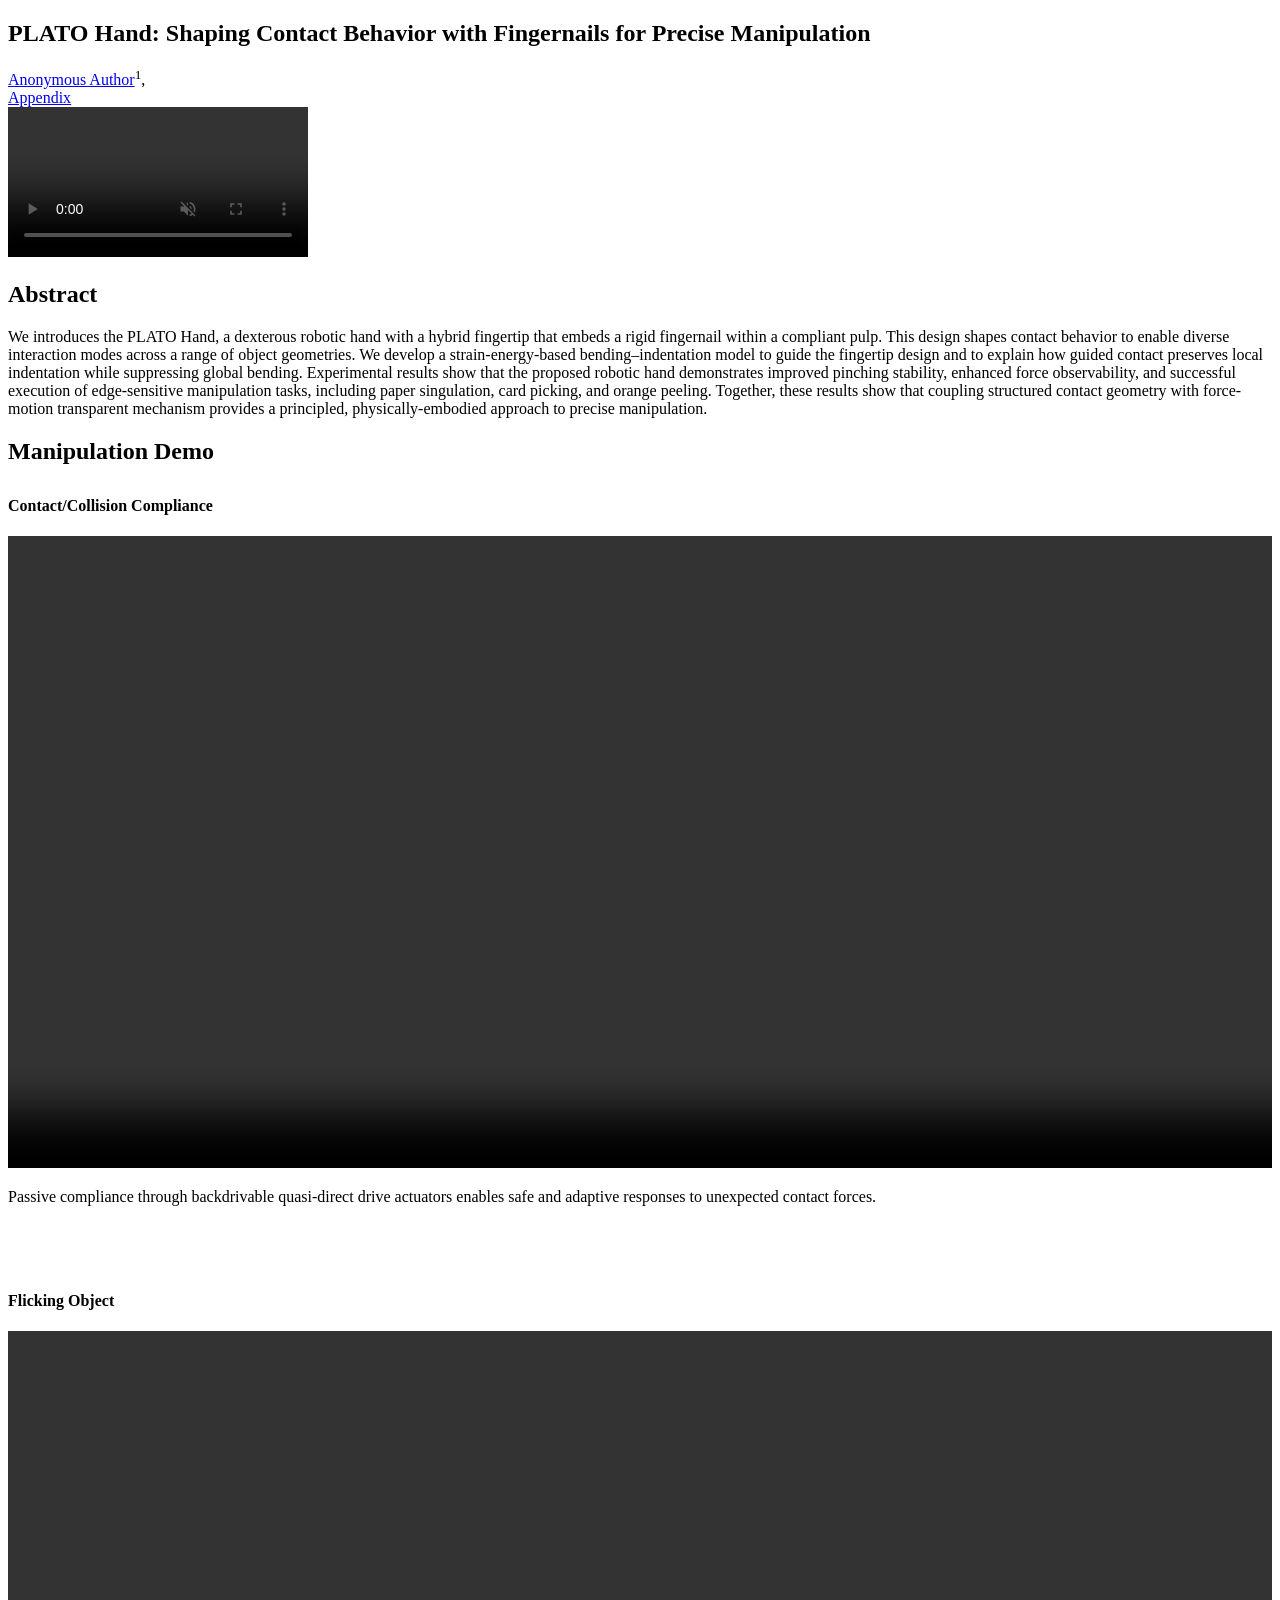
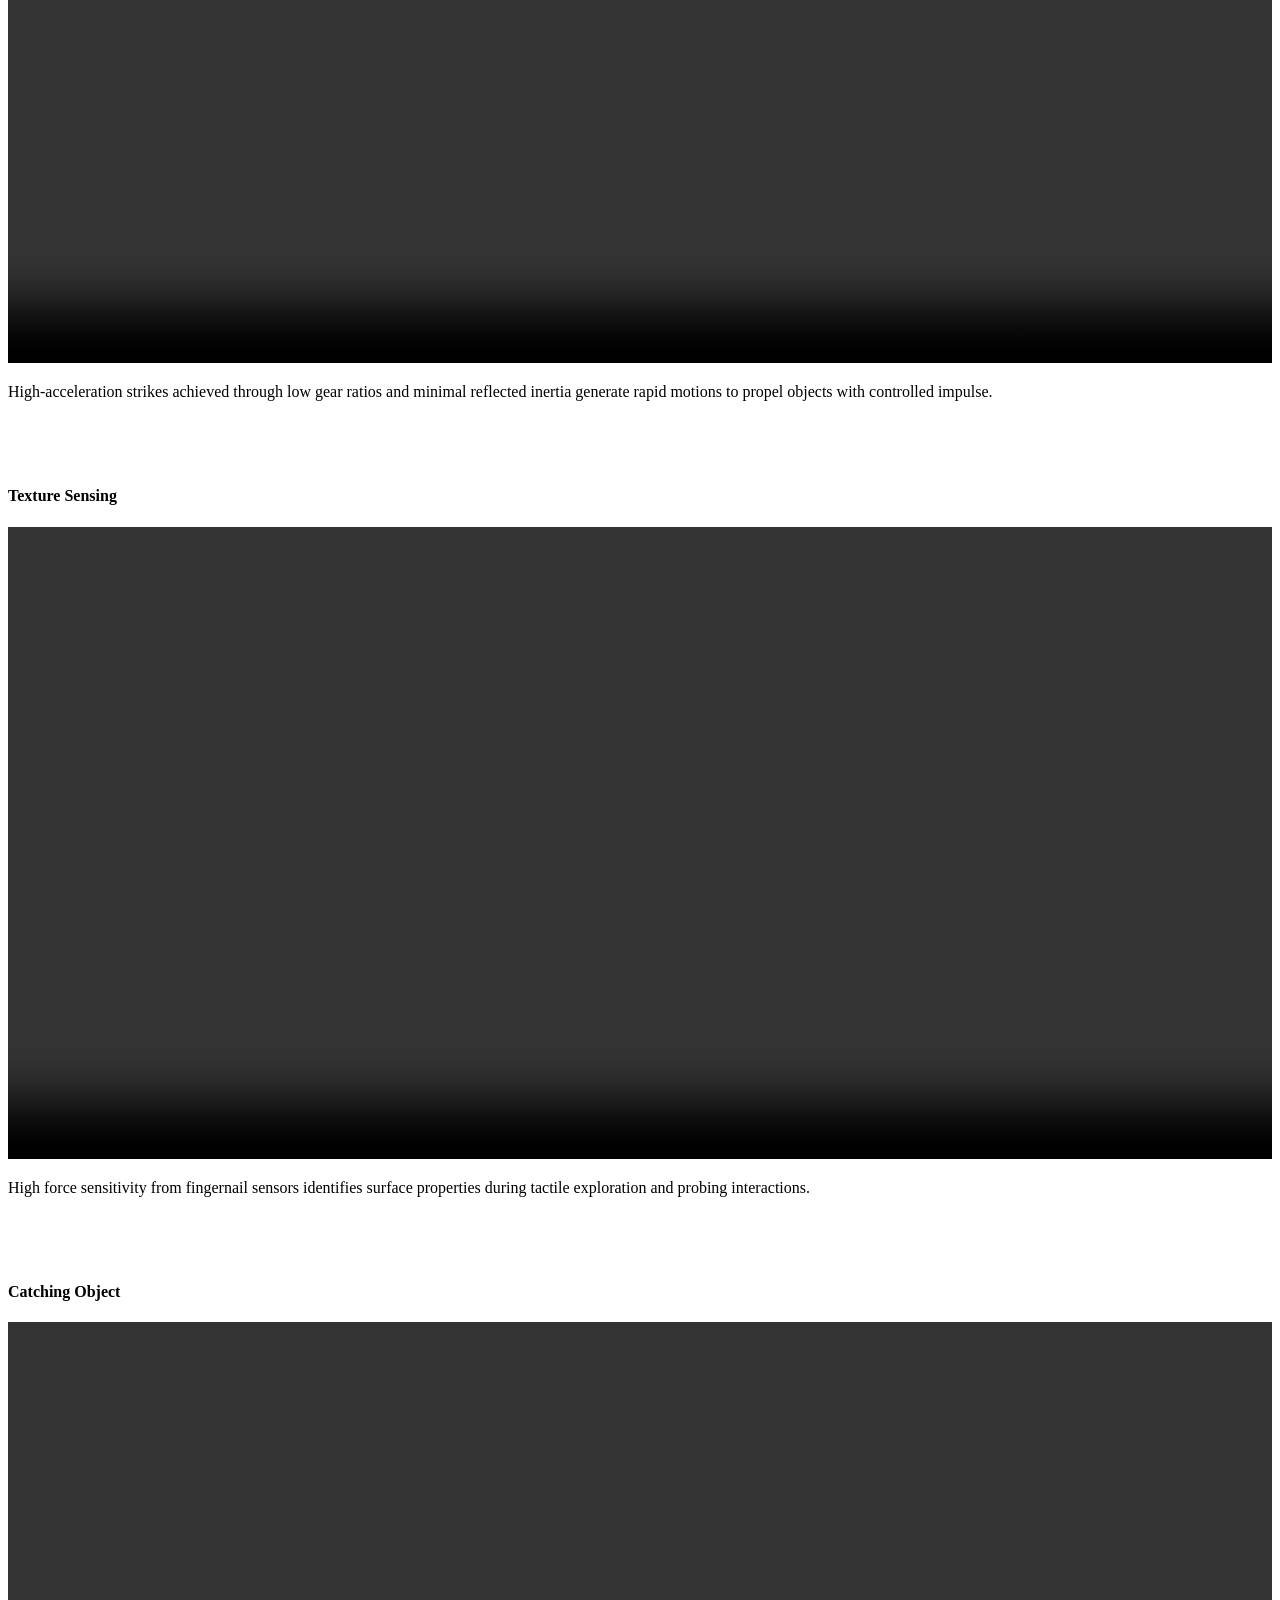
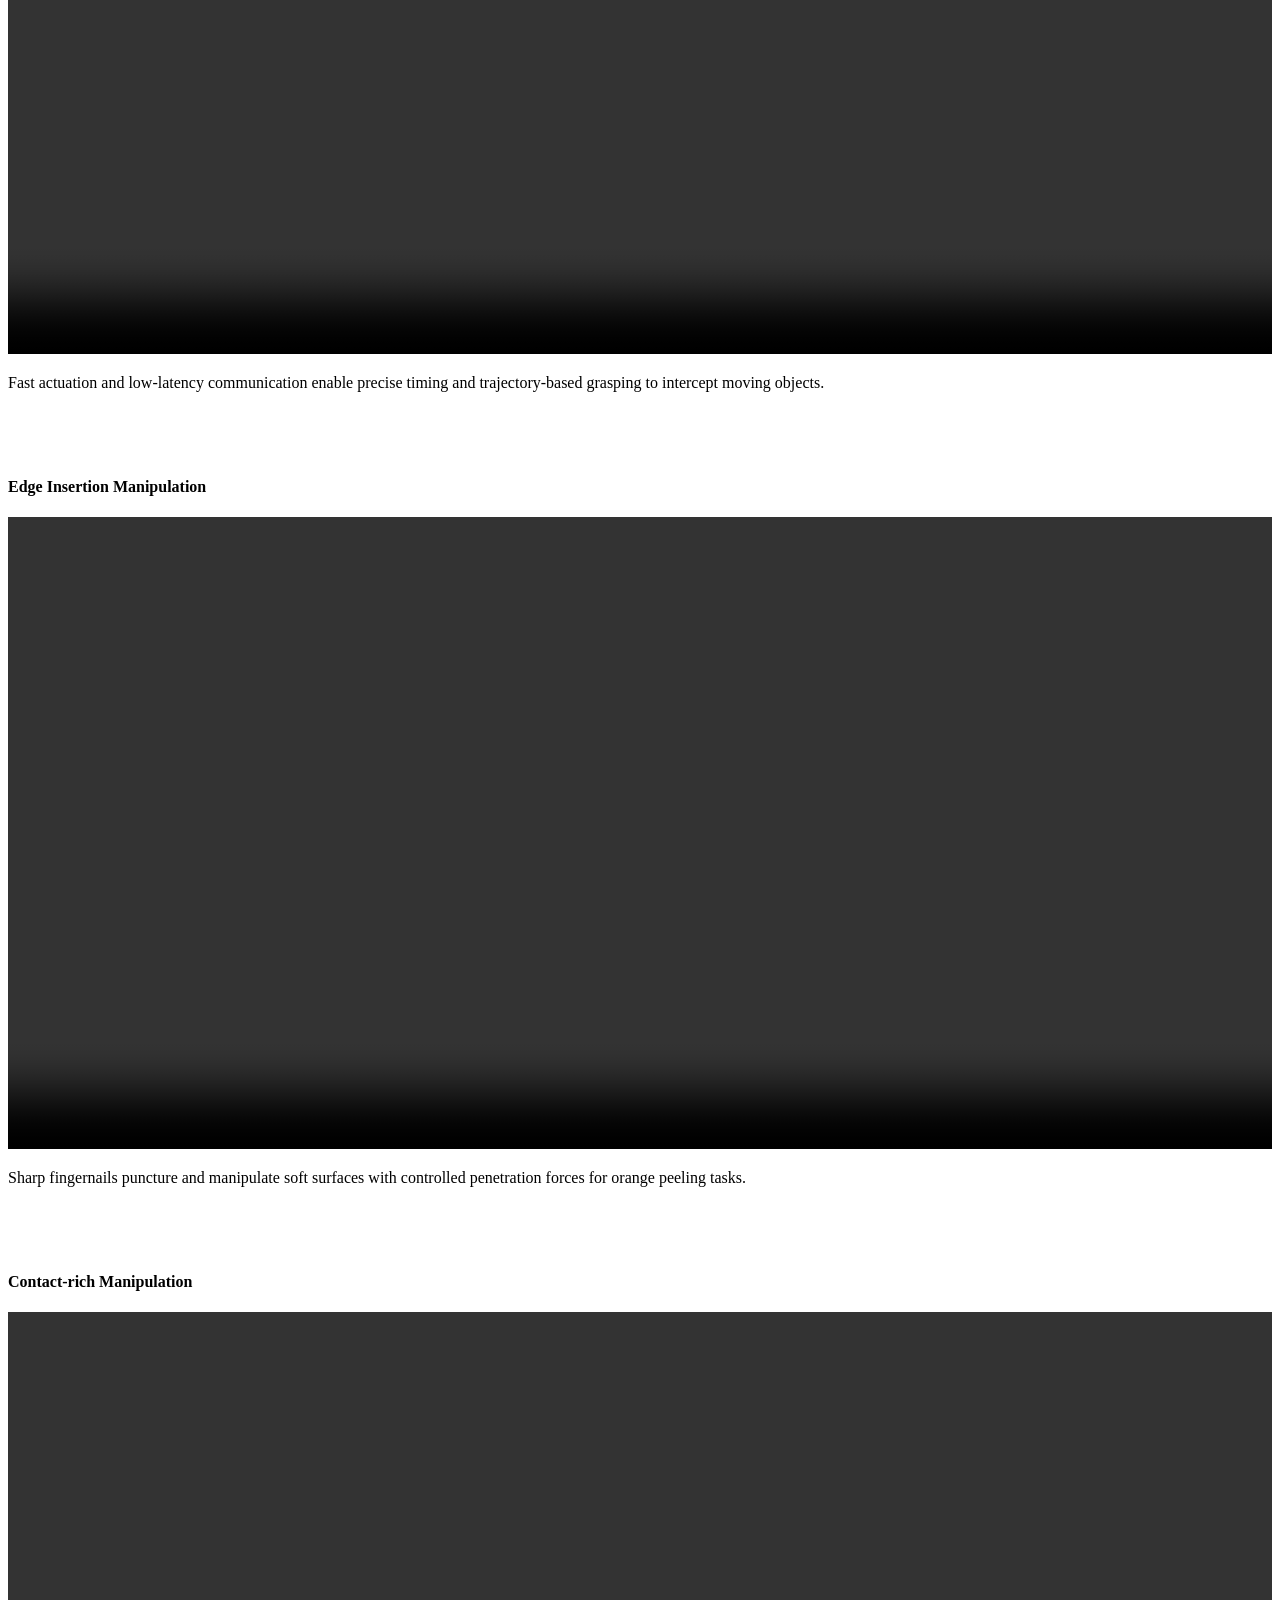
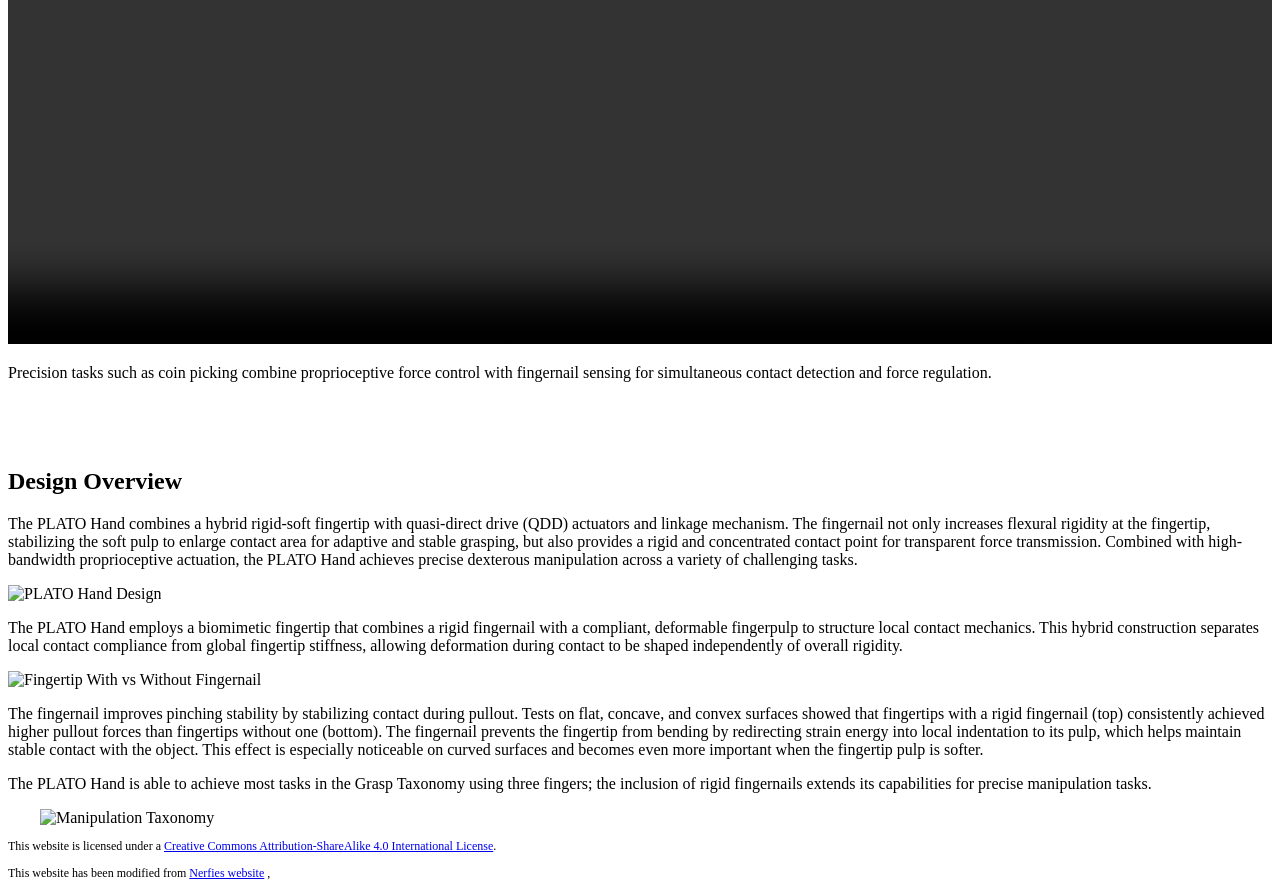
==== index.html @ a5fa6a2c "appendix update" ====
<!DOCTYPE html>
<html>
<head>
  <meta charset="utf-8">
  <meta name="description"
        content="PLATO Hand: Shaping Contact Behavior with Fingernails for Precise Manipulation">
  <meta name="keywords" content="PLATO Hand, Robotic Hand, Dexterous Manipulation, Fingernail, Contact Mechanics">
  <meta name="viewport" content="width=device-width, initial-scale=1">
  <title>PLATO Hand: Shaping Contact Behavior with Fingernails for Precise Manipulation</title>

  <!-- Global site tag (gtag.js) - Google Analytics -->
  <script async src="https://www.googletagmanager.com/gtag/js?id=G-PYVRSFMDRL"></script>
  <script>
    window.dataLayer = window.dataLayer || [];

    function gtag() {
      dataLayer.push(arguments);
    }

    gtag('js', new Date());

    gtag('config', 'G-PYVRSFMDRL');
  </script>

  <link href="https://fonts.googleapis.com/css?family=Google+Sans|Noto+Sans|Castoro"
        rel="stylesheet">

  <link rel="stylesheet" href="./static/css/bulma.min.css">
  <link rel="stylesheet" href="./static/css/bulma-carousel.min.css">
  <link rel="stylesheet" href="./static/css/bulma-slider.min.css">
  <link rel="stylesheet" href="./static/css/fontawesome.all.min.css">
  <link rel="stylesheet"
        href="https://cdn.jsdelivr.net/gh/jpswalsh/academicons@1/css/academicons.min.css">
  <link rel="stylesheet" href="./static/css/index.css">
  <link rel="icon" href="./static/images/favicon.svg">

  <script src="https://ajax.googleapis.com/ajax/libs/jquery/3.5.1/jquery.min.js"></script>
  <script defer src="./static/js/fontawesome.all.min.js"></script>
  <script src="./static/js/bulma-carousel.min.js"></script>
  <script src="./static/js/bulma-slider.min.js"></script>
  <script src="./static/js/index.js"></script>
</head>
<body>

<nav class="navbar" role="navigation" aria-label="main navigation">
  <div class="navbar-brand">
    <a role="button" class="navbar-burger" aria-label="menu" aria-expanded="false">
      <span aria-hidden="true"></span>
      <span aria-hidden="true"></span>
      <span aria-hidden="true"></span>
    </a>
  </div>
  <div class="navbar-menu">
    <div class="navbar-start" style="flex-grow: 1; justify-content: center;">
      <!-- <a class="navbar-item" href="https://yourlab.com"> -->
      <!-- <span class="icon">
          <i class="fas fa-home"></i>
      </span>
      </a> -->

      <!-- <div class="navbar-item has-dropdown is-hoverable">
        <a class="navbar-link">
          More Research
        </a>
        <div class="navbar-dropdown">
          <a class="navbar-item" href="https://yourlab.com/project1">
            Project 1
          </a>
          <a class="navbar-item" href="https://yourlab.com/project2">
            Project 2
          </a>
        </div>
      </div> -->
    </div>

  </div>
</nav>


<section class="hero">
  <div class="hero-body">
    <div class="container is-max-desktop">
      <div class="columns is-centered">
        <div class="column has-text-centered">
          <h1 class="title is-1 publication-title">PLATO Hand: Shaping Contact Behavior with Fingernails for Precise Manipulation</h1>
          <div class="is-size-5 publication-authors">
            <span class="author-block">
              <a href="#">Anonymous Author</a><sup>1</sup>,</span>
            <!-- <span class="author-block">
              <a href="#">Author 2</a><sup>1,2</sup>,</span>
            <span class="author-block">
              <a href="#">Author 3</a><sup>1</sup>,
            </span>
            <span class="author-block">
              <a href="#">Author 4</a><sup>1</sup>,
            </span>
            <span class="author-block">
              <a href="#">Author 5</a><sup>2</sup>,
            </span>
            <span class="author-block">
              <a href="#">Author 6</a><sup>1</sup>
            </span> -->
          </div>

          <div class="is-size-5 publication-authors">
            <!-- <span class="author-block"><sup>1</sup>University Name 1,</span>
            <span class="author-block"><sup>2</sup>University Name 2</span> -->
          </div>

          <div class="column has-text-centered">
            <div class="publication-links">
              <span class="link-block">
                <a href="./static/docs/PLATO_RAL%20_appendix.pdf"
                   class="external-link button is-normal is-rounded is-dark">
                  <span class="icon">
                      <i class="fas fa-file-pdf"></i>
                  </span>
                  <span>Appendix</span>
                </a>
              </span>
              <!-- PDF Link. -->
              <!-- <span class="link-block">
                <a href="https://arxiv.org/pdf/xxxx.xxxxx"
                   class="external-link button is-normal is-rounded is-dark">
                  <span class="icon">
                      <i class="fas fa-file-pdf"></i>
                  </span>
                  <span>Paper</span>
                </a>
              </span> -->
              <!-- <span class="link-block">
                <a href="https://arxiv.org/abs/xxxx.xxxxx"
                   class="external-link button is-normal is-rounded is-dark">
                  <span class="icon">
                      <i class="ai ai-arxiv"></i>
                  </span>
                  <span>arXiv</span>
                </a>
              </span> -->
              <!-- Video Link. -->
              <!-- <span class="link-block">
                <a href="https://youtu.be/G3mxhdVkClc"
                   class="external-link button is-normal is-rounded is-dark">
                  <span class="icon">
                      <i class="fab fa-youtube"></i>
                  </span>
                  <span>Video</span>
                </a>
              </span> -->
              <!-- Code Link. -->
              <!-- <span class="link-block">
                <a href="https://github.com/yourlab/plato-hand"
                   class="external-link button is-normal is-rounded is-dark">
                  <span class="icon">
                      <i class="fab fa-github"></i>
                  </span>
                  <span>Code</span>
                  </a> -->
              </span>
            </div>

          </div>
        </div>
      </div>
    </div>
  </div>
</section>

<section class="hero teaser">
  <div class="container is-max-desktop">
    <div class="hero-body">
      <video id="teaser" autoplay muted loop playsinline controls height="100%">
        <source src="./static/videos/teaser.mp4"
                type="video/mp4">
      </video>
      <h2 class="subtitle has-text-centered">
        <!-- <span class="dnerf">PLATO Hand</span>  -->
      </h2>
    </div>
  </div>
</section>


<!-- <section class="hero is-light is-small">
  <div class="hero-body">
    <div class="container">
      <div id="results-carousel" class="carousel results-carousel">
        <div class="item item-steve">
          <video poster="" id="steve" autoplay controls muted loop playsinline height="100%">
            <source src="./static/videos/paper_singulation.mp4"
                    type="video/mp4">
          </video>
        </div>
        <div class="item item-chair-tp">
          <video poster="" id="chair-tp" autoplay controls muted loop playsinline height="100%">
            <source src="./static/videos/coin_picking.mp4"
                    type="video/mp4">
          </video>
        </div>
        <div class="item item-shiba">
          <video poster="" id="shiba" autoplay controls muted loop playsinline height="100%">
            <source src="./static/videos/card_picking.mp4"
                    type="video/mp4">
          </video>
        </div>
        <div class="item item-fullbody">
          <video poster="" id="fullbody" autoplay controls muted loop playsinline height="100%">
            <source src="./static/videos/lid_opening.mp4"
                    type="video/mp4">
          </video>
        </div>
        <div class="item item-blueshirt">
          <video poster="" id="blueshirt" autoplay controls muted loop playsinline height="100%">
            <source src="./static/videos/orange_peeling.mp4"
                    type="video/mp4">
          </video>
        </div>
        <div class="item item-mask">
          <video poster="" id="mask" autoplay controls muted loop playsinline height="100%">
            <source src="./static/videos/card_flipping.mp4"
                    type="video/mp4">
          </video>
        </div>
      </div>
    </div>
  </div>
</section> -->


<section class="section">
  <div class="container is-max-desktop">
    <!-- Abstract. -->
    <div class="columns is-centered has-text-centered">
      <div class="column is-four-fifths">
        <h2 class="title is-3">Abstract</h2>
        <div class="content has-text-justified">
          <p>
            We introduces the PLATO Hand, a dexterous robotic hand with a hybrid fingertip that embeds a rigid fingernail within a compliant pulp. This design shapes contact behavior to enable diverse interaction modes across a range of object geometries. We develop a strain-energy-based bending–indentation model to guide the fingertip design and to explain how guided contact preserves local indentation while suppressing global bending. Experimental results show that the proposed robotic hand demonstrates improved pinching stability, enhanced force observability, and successful execution of edge-sensitive manipulation tasks, including paper singulation, card picking, and orange peeling. Together, these results show that coupling structured contact geometry with force-motion transparent mechanism provides a principled, physically-embodied approach to precise manipulation.
          </p>
        </div>
      </div>
    </div>
    <!--/ Abstract. -->

    <!-- Paper video. -->
    <!-- <div class="columns is-centered has-text-centered">
      <div class="column is-four-fifths">
        <h2 class="title is-3">Video</h2>
        <div class="publication-video">
          <iframe src="https://www.youtube.com/embed/G3mxhdVkClc?rel=0&amp;showinfo=0"
                  frameborder="0" allow="autoplay; encrypted-media" allowfullscreen></iframe>
        </div>
      </div>
    </div> -->
    <!--/ Paper video. -->
  </div>
</section>


<section class="section">
  <div class="container is-max-desktop">
    <div class="has-text-centered">
      <h2 class="title is-3" style="margin-bottom: 2rem;">Manipulation Demo</h2>
    </div>

    <div class="columns is-multiline is-variable is-2">
      <div class="column is-half">
        <h4 class="title is-5">Contact/Collision Compliance</h4>
        <video autoplay muted loop playsinline controls style="width:100%">
          <source src="../static/videos/demo_compliance.mp4" type="video/mp4">
        </video>
        <p style="margin-top: 1rem; margin-bottom: 2rem; min-height: 4.5em;">Passive compliance through backdrivable quasi-direct drive actuators enables safe and adaptive responses to unexpected contact forces.</p>
      </div>

      <div class="column is-half">
        <h4 class="title is-5">Flicking Object</h4>
        <video autoplay muted loop playsinline controls style="width:100%">
          <source src="../static/videos/demo_flick.mp4" type="video/mp4">
        </video>
        <p style="margin-top: 1rem; margin-bottom: 2rem; min-height: 4.5em;">High-acceleration strikes achieved through low gear ratios and minimal reflected inertia generate rapid motions to propel objects with controlled impulse.</p>
      </div>

      
      
      <div class="column is-half">
        <h4 class="title is-5">Texture Sensing</h4>
        <video autoplay muted loop playsinline controls style="width:100%">
          <source src="../static/videos/demo_tactile_sensing.mp4" type="video/mp4">
        </video>
        <p style="margin-top: 1rem; margin-bottom: 2rem; min-height: 4.5em;">High force sensitivity from fingernail sensors identifies surface properties during tactile exploration and probing interactions.</p>
      </div>

      <div class="column is-half">
        <h4 class="title is-5">Catching Object</h4>
        <video autoplay muted loop playsinline controls style="width:100%">
          <source src="../static/videos/demo_catching.mp4" type="video/mp4">
        </video>
        <p style="margin-top: 1rem; margin-bottom: 2rem; min-height: 4.5em;">Fast actuation and low-latency communication enable precise timing and trajectory-based grasping to intercept moving objects.</p>
      </div>

      <div class="column is-half">
        <h4 class="title is-5">Edge Insertion Manipulation</h4>
        <video autoplay muted loop playsinline controls style="width:100%">
          <source src="../static/videos/demo_edge_insertion.mp4" type="video/mp4">
        </video>
        <p style="margin-top: 1rem; margin-bottom: 2rem; min-height: 4.5em;">Sharp fingernails puncture and manipulate soft surfaces with controlled penetration forces for orange peeling tasks.</p>
      </div>

      <div class="column is-half">
        <h4 class="title is-5">Contact-rich Manipulation</h4>
        <video autoplay muted loop playsinline controls style="width:100%">
          <source src="../static/videos/demo_precise.mp4" type="video/mp4">
        </video>
        <p style="margin-top: 1rem; margin-bottom: 2rem; min-height: 4.5em;">Precision tasks such as coin picking combine proprioceptive force control with fingernail sensing for simultaneous contact detection and force regulation.</p>
      </div>

    </div>
  </div>
</section>


<section class="section">
  <div class="container is-max-desktop">

    <!-- Design Overview -->
    <div class="columns is-centered">
      <div class="column is-full-width has-text-centered">
        <h2 class="title is-3">Design Overview</h2>

        <div class="content has-text-justified">
          <p>
            The PLATO Hand combines a hybrid rigid-soft fingertip with quasi-direct drive (QDD) actuators and linkage mechanism.
            The fingernail not only increases flexural rigidity at the fingertip, stabilizing the soft pulp to enlarge contact area for adaptive and stable grasping,
            but also provides a rigid and concentrated  contact point for transparent force transmission.
            Combined with high-bandwidth proprioceptive actuation, the PLATO Hand achieves precise dexterous manipulation across a variety of challenging tasks.
          </p>
        </div>

        <div class="columns is-vcentered">
          <div class="column has-text-centered">
            <img src="../static/images/overview.png"
                 alt="PLATO Hand Design"/>
          </div>
        </div>

        <div class="content has-text-justified">
          <p>
          The PLATO Hand employs a biomimetic fingertip that combines a rigid fingernail with a compliant, deformable fingerpulp to structure local contact mechanics.
          This hybrid construction separates local contact compliance from global fingertip stiffness, allowing deformation during contact to be shaped independently of overall rigidity.
          </p>
        </div>

        <div class="columns is-vcentered">
          <div class="column has-text-centered">
            <img src="../static/images/deform.png"
                 alt="Fingertip With vs Without Fingernail"
                 style="width: 50%;"/>
          </div>
        </div>

        <div class="content has-text-justified">
          <p>
            The fingernail improves pinching stability by stabilizing contact during pullout. 
            Tests on flat, concave, and convex surfaces showed that fingertips with a rigid fingernail (top) consistently achieved higher pullout forces than fingertips without one (bottom). 
            The fingernail prevents the fingertip from bending by redirecting strain energy into local indentation to its pulp, which helps maintain stable contact with the object. 
            This effect is especially noticeable on curved surfaces and becomes even more important when the fingertip pulp is softer.
          </p>
        </div>

        <div class="content has-text-justified">
          <p>
            The PLATO Hand is able to achieve most tasks in the Grasp Taxonomy using three fingers; the
            inclusion of rigid fingernails extends its capabilities for precise manipulation tasks.
          </p>
        </div>

        <div class="columns is-vcentered">
          <div class="column has-text-centered">
            <img src="./static/images/taxonomy.png" alt="Manipulation Taxonomy" style="width:95%; max-width:1200px; display:block; margin:0 auto;" />
          </div>
        </div>
      </div>
    </div>
    <!--/ Mechanism Design. -->

  </div>
</section>


<footer class="footer">
  <div class="container">
    <div class="content has-text-centered">
      <!-- <a class="icon-link"
         href="../static/videos/plato_hand_paper.pdf">
        <i class="fas fa-file-pdf"></i>
      </a>
      <a class="icon-link" href="https://github.com/yourlab" class="external-link" disabled>
        <i class="fab fa-github"></i>
      </a> -->
    </div>
    <div class="columns is-centered">
      <div class="column is-8">
        <div class="content" style="font-size: 0.75em;">
          <p>
            This website is licensed under a <a rel="license"
                                                href="http://creativecommons.org/licenses/by-sa/4.0/">Creative
            Commons Attribution-ShareAlike 4.0 International License</a>.
          </p>
          <p>
            This website has been modified from <a
              href="https://github.com/nerfies/nerfies.github.io"> Nerfies website</a> ,
            
          </p>
        </div>
      </div>
    </div>
  </div>
</footer>

</body>
</html>
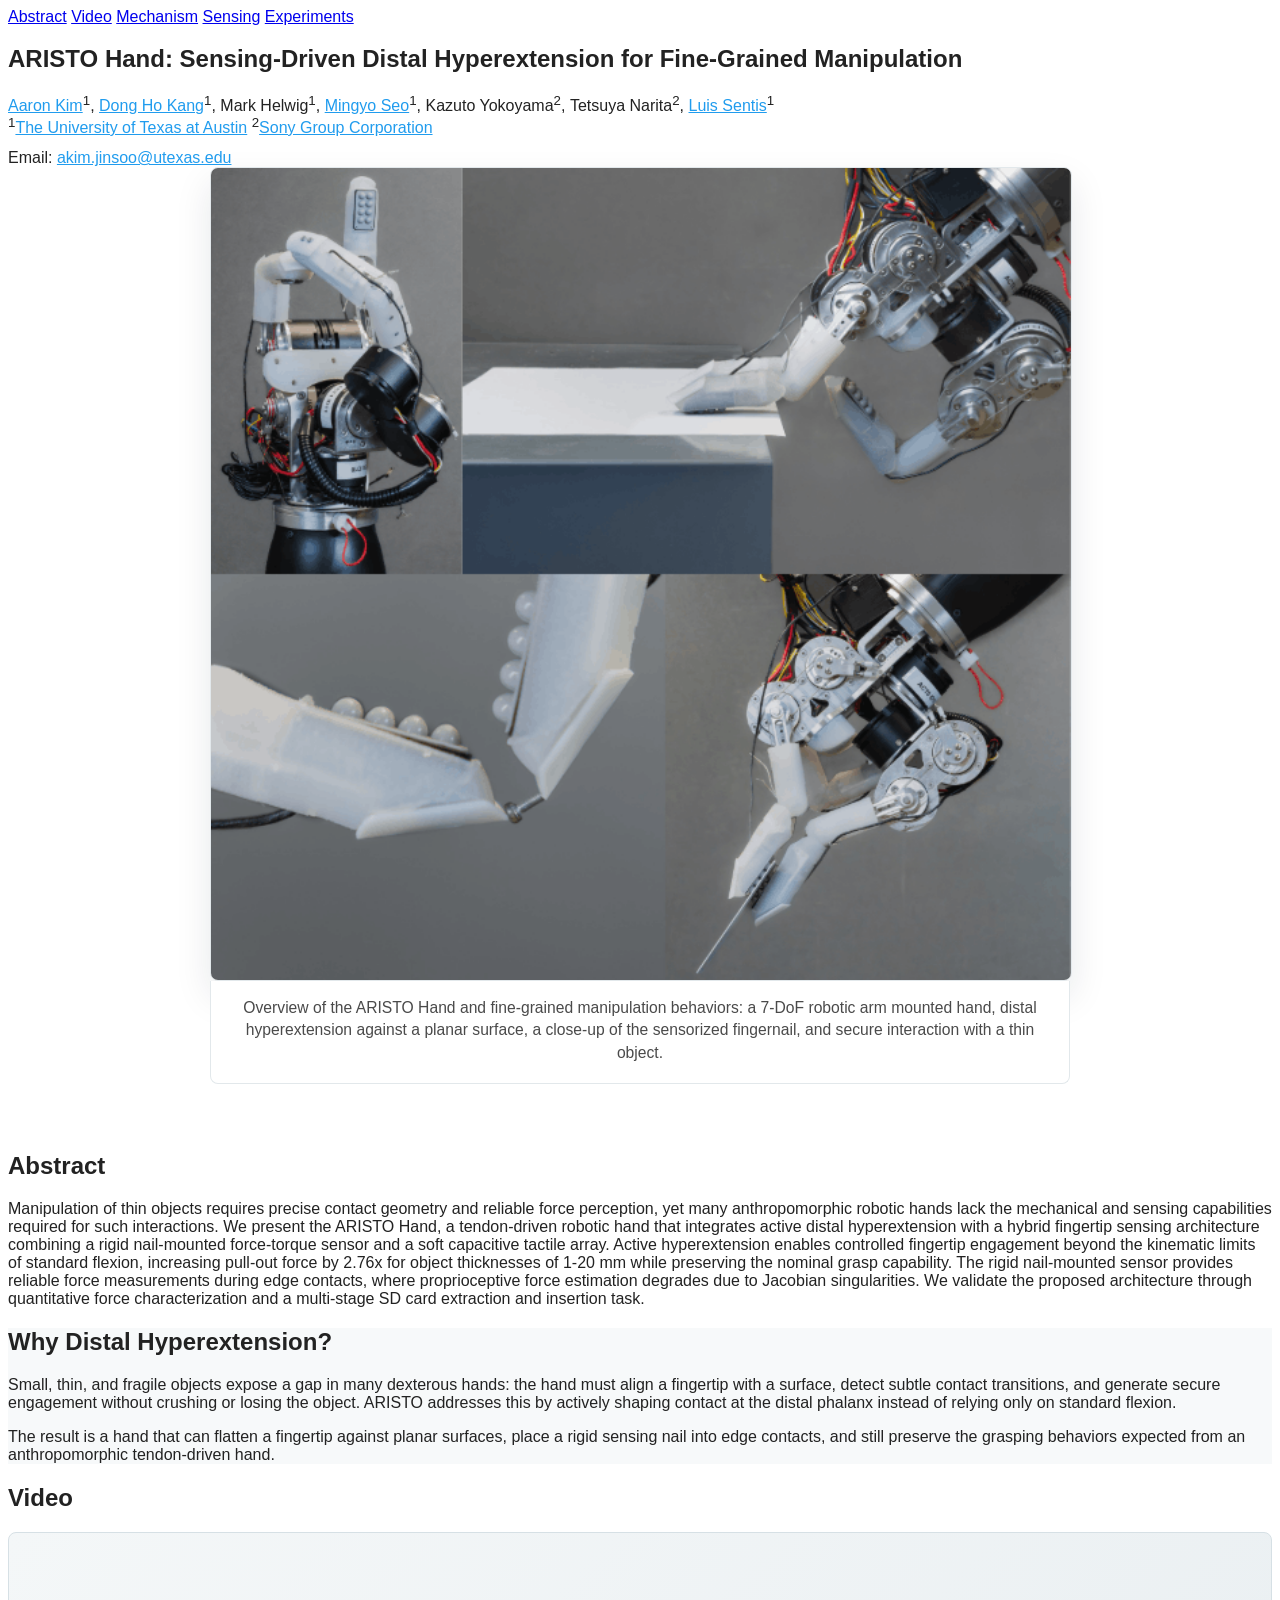
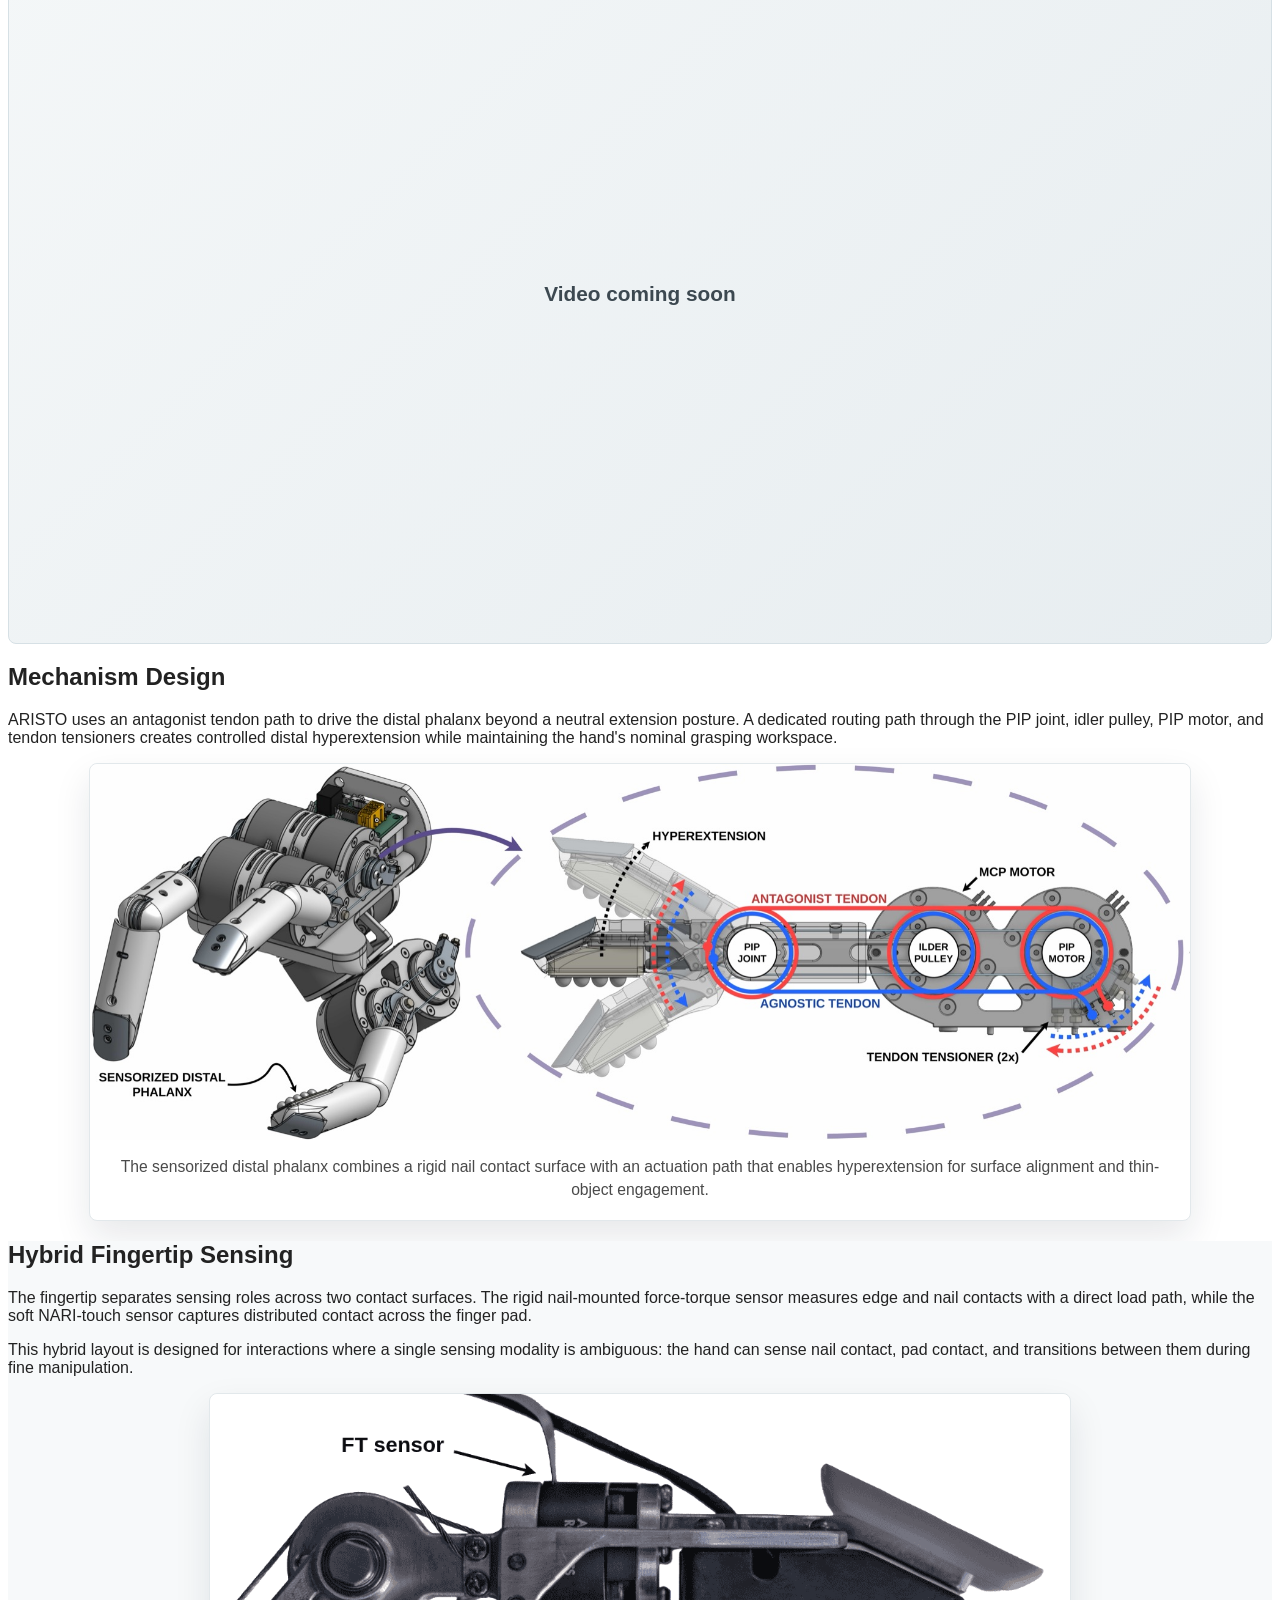
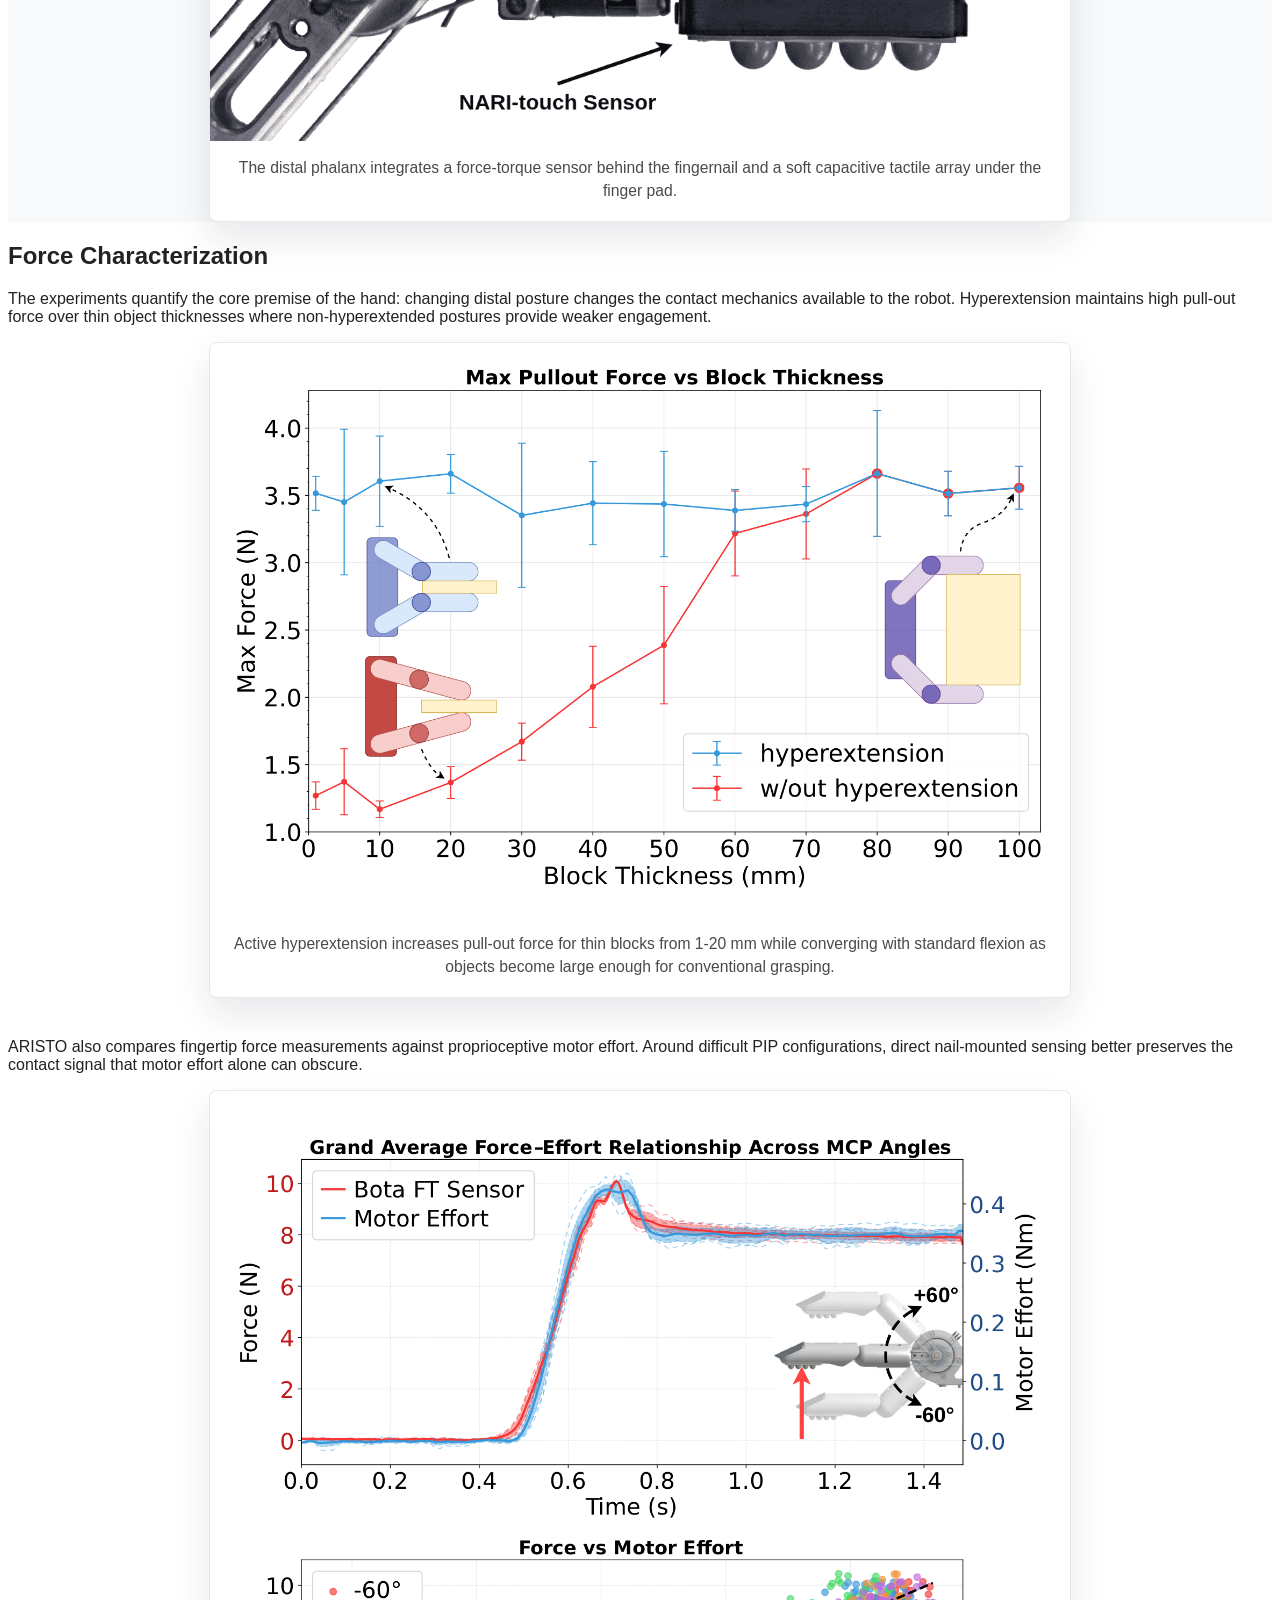
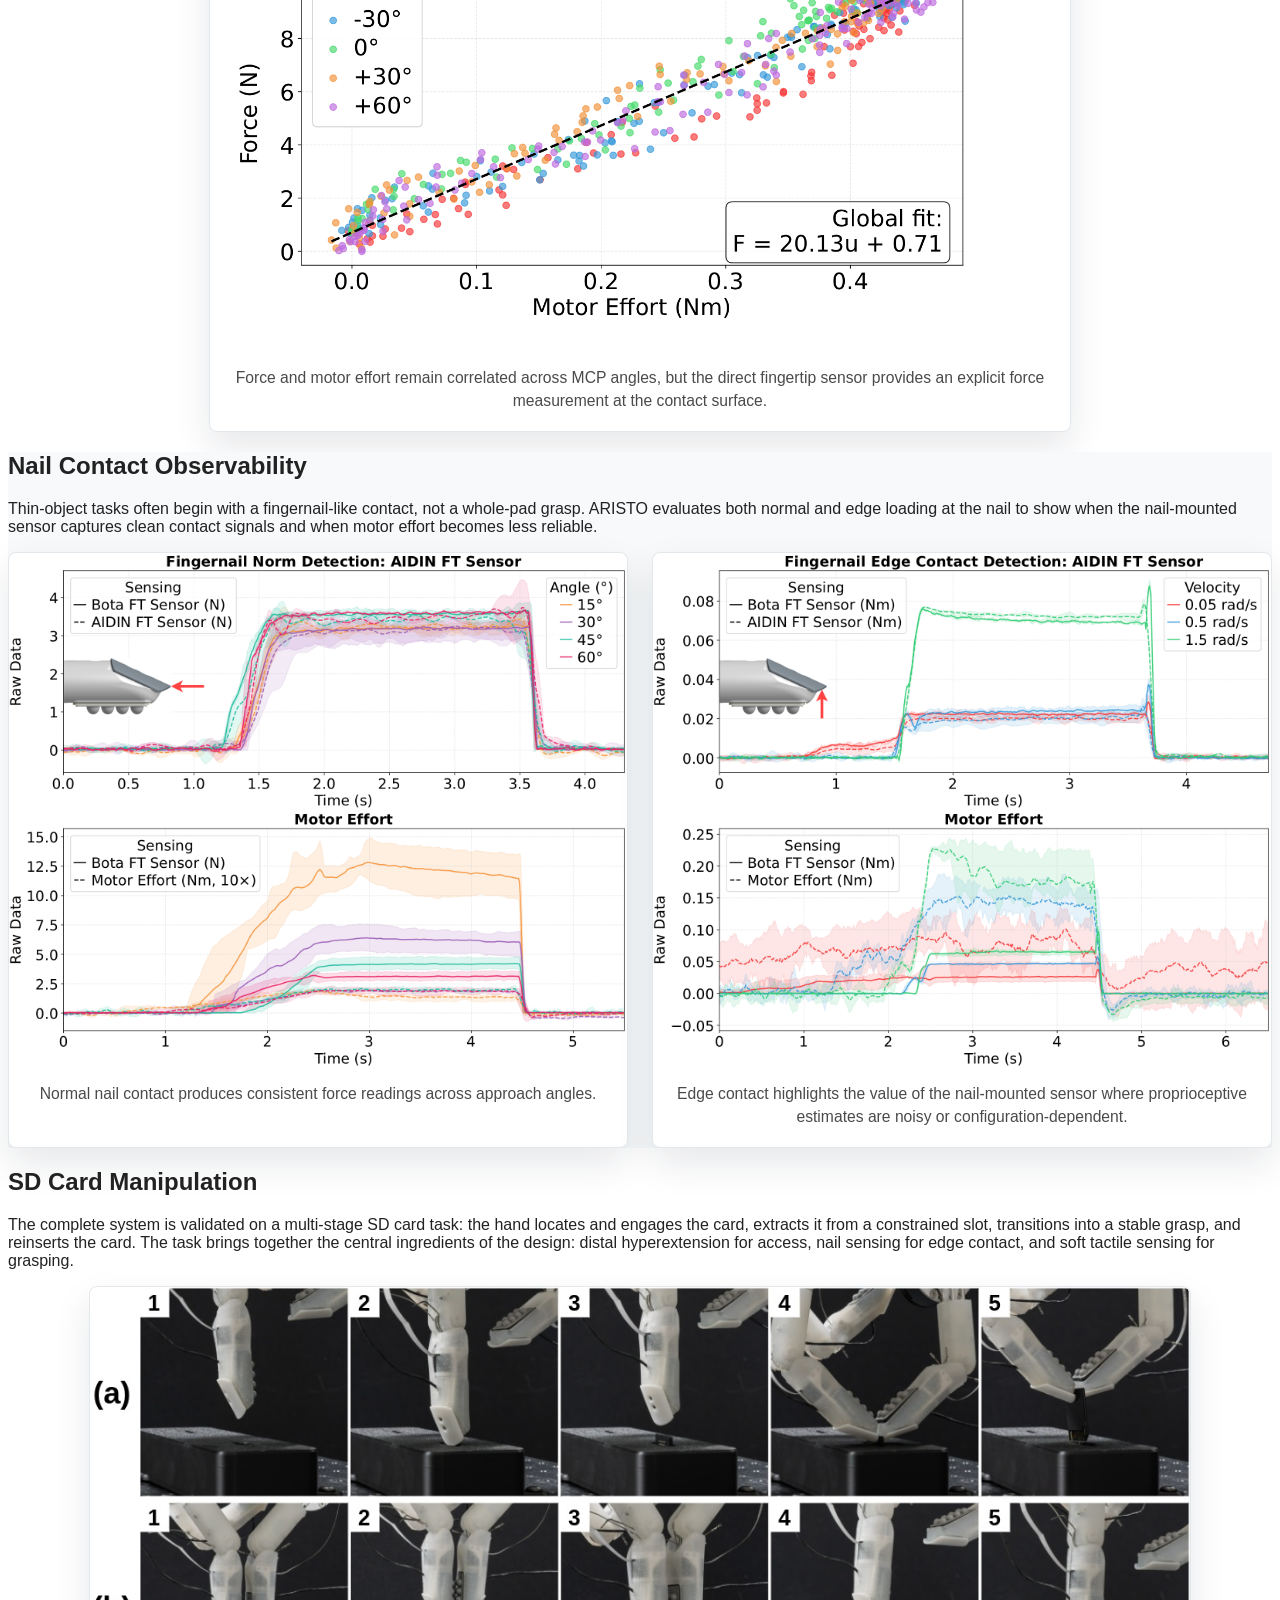
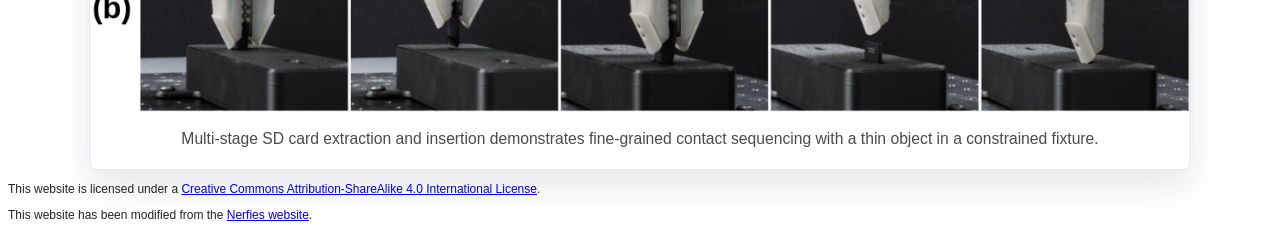
==== commit a0d2dd84: "temp aristo website" ====
--- a/index.html
+++ b/index.html
@@ -1,43 +1,22 @@
 <!DOCTYPE html>
-<html>
+<html lang="en">
 <head>
   <meta charset="utf-8">
   <meta name="description"
-        content="PLATO Hand: Shaping Contact Behavior with Fingernails for Precise Manipulation">
-  <meta name="keywords" content="PLATO Hand, Robotic Hand, Dexterous Manipulation, Fingernail, Contact Mechanics">
+        content="ARISTO Hand: Sensing-Driven Distal Hyperextension for Fine-Grained Manipulation">
+  <meta name="keywords" content="ARISTO Hand, Robotic Hand, Dexterous Manipulation, Tactile Sensing, Distal Hyperextension">
   <meta name="viewport" content="width=device-width, initial-scale=1">
-  <title>PLATO Hand: Shaping Contact Behavior with Fingernails for Precise Manipulation</title>
-
-  <!-- Global site tag (gtag.js) - Google Analytics -->
-  <script async src="https://www.googletagmanager.com/gtag/js?id=G-PYVRSFMDRL"></script>
-  <script>
-    window.dataLayer = window.dataLayer || [];
-
-    function gtag() {
-      dataLayer.push(arguments);
-    }
-
-    gtag('js', new Date());
-
-    gtag('config', 'G-PYVRSFMDRL');
-  </script>
+  <title>ARISTO Hand: Sensing-Driven Distal Hyperextension for Fine-Grained Manipulation</title>
 
   <link href="https://fonts.googleapis.com/css?family=Google+Sans|Noto+Sans|Castoro"
         rel="stylesheet">
 
   <link rel="stylesheet" href="./static/css/bulma.min.css">
-  <link rel="stylesheet" href="./static/css/bulma-carousel.min.css">
-  <link rel="stylesheet" href="./static/css/bulma-slider.min.css">
   <link rel="stylesheet" href="./static/css/fontawesome.all.min.css">
-  <link rel="stylesheet"
-        href="https://cdn.jsdelivr.net/gh/jpswalsh/academicons@1/css/academicons.min.css">
   <link rel="stylesheet" href="./static/css/index.css">
-  <link rel="icon" href="./static/images/favicon.svg">
 
   <script src="https://ajax.googleapis.com/ajax/libs/jquery/3.5.1/jquery.min.js"></script>
   <script defer src="./static/js/fontawesome.all.min.js"></script>
-  <script src="./static/js/bulma-carousel.min.js"></script>
-  <script src="./static/js/bulma-slider.min.js"></script>
   <script src="./static/js/index.js"></script>
 </head>
 <body>
@@ -52,113 +31,39 @@
   </div>
   <div class="navbar-menu">
     <div class="navbar-start" style="flex-grow: 1; justify-content: center;">
-      <!-- <a class="navbar-item" href="https://yourlab.com"> -->
-      <!-- <span class="icon">
-          <i class="fas fa-home"></i>
-      </span>
-      </a> -->
-
-      <!-- <div class="navbar-item has-dropdown is-hoverable">
-        <a class="navbar-link">
-          More Research
-        </a>
-        <div class="navbar-dropdown">
-          <a class="navbar-item" href="https://yourlab.com/project1">
-            Project 1
-          </a>
-          <a class="navbar-item" href="https://yourlab.com/project2">
-            Project 2
-          </a>
-        </div>
-      </div> -->
-    </div>
-
+      <a class="navbar-item" href="#abstract">Abstract</a>
+      <a class="navbar-item" href="#video">Video</a>
+      <a class="navbar-item" href="#mechanism">Mechanism</a>
+      <a class="navbar-item" href="#sensing">Sensing</a>
+      <a class="navbar-item" href="#experiments">Experiments</a>
+    </div>
   </div>
 </nav>
-
 
 <section class="hero">
   <div class="hero-body">
     <div class="container is-max-desktop">
       <div class="columns is-centered">
         <div class="column has-text-centered">
-          <h1 class="title is-1 publication-title">PLATO Hand: Shaping Contact Behavior with Fingernails for Precise Manipulation</h1>
+          <h1 class="title is-1 publication-title">ARISTO Hand: Sensing-Driven Distal Hyperextension for Fine-Grained Manipulation</h1>
+
           <div class="is-size-5 publication-authors">
-            <span class="author-block">
-              <a href="#">Anonymous Author</a><sup>1</sup>,</span>
-            <!-- <span class="author-block">
-              <a href="#">Author 2</a><sup>1,2</sup>,</span>
-            <span class="author-block">
-              <a href="#">Author 3</a><sup>1</sup>,
-            </span>
-            <span class="author-block">
-              <a href="#">Author 4</a><sup>1</sup>,
-            </span>
-            <span class="author-block">
-              <a href="#">Author 5</a><sup>2</sup>,
-            </span>
-            <span class="author-block">
-              <a href="#">Author 6</a><sup>1</sup>
-            </span> -->
+            <span class="author-block"><a href="https://www.aaronjkim.com/">Aaron Kim</a><sup>1</sup>,</span>
+            <span class="author-block"><a href="https://dokkev.github.io">Dong Ho Kang</a><sup>1</sup>,</span>
+            <span class="author-block">Mark Helwig<sup>1</sup>,</span>
+            <span class="author-block"><a href="https://mingyoseo.com/">Mingyo Seo</a><sup>1</sup>,</span>
+            <span class="author-block">Kazuto Yokoyama<sup>2</sup>,</span>
+            <span class="author-block">Tetsuya Narita<sup>2</sup>,</span>
+            <span class="author-block"><a href="https://www.ae.utexas.edu/people/faculty/faculty-directory/sentis/">Luis Sentis</a><sup>1</sup></span>
           </div>
 
           <div class="is-size-5 publication-authors">
-            <!-- <span class="author-block"><sup>1</sup>University Name 1,</span>
-            <span class="author-block"><sup>2</sup>University Name 2</span> -->
+            <span class="author-block"><sup>1</sup><a href="https://sites.utexas.edu/hcrl/">The University of Texas at Austin</a></span>
+            <span class="author-block"><sup>2</sup><a href="https://www.sony.co.jp/en/">Sony Group Corporation</a></span>
           </div>
 
-          <div class="column has-text-centered">
-            <div class="publication-links">
-              <span class="link-block">
-                <a href="./static/docs/PLATO_RAL%20_appendix.pdf"
-                   class="external-link button is-normal is-rounded is-dark">
-                  <span class="icon">
-                      <i class="fas fa-file-pdf"></i>
-                  </span>
-                  <span>Appendix</span>
-                </a>
-              </span>
-              <!-- PDF Link. -->
-              <!-- <span class="link-block">
-                <a href="https://arxiv.org/pdf/xxxx.xxxxx"
-                   class="external-link button is-normal is-rounded is-dark">
-                  <span class="icon">
-                      <i class="fas fa-file-pdf"></i>
-                  </span>
-                  <span>Paper</span>
-                </a>
-              </span> -->
-              <!-- <span class="link-block">
-                <a href="https://arxiv.org/abs/xxxx.xxxxx"
-                   class="external-link button is-normal is-rounded is-dark">
-                  <span class="icon">
-                      <i class="ai ai-arxiv"></i>
-                  </span>
-                  <span>arXiv</span>
-                </a>
-              </span> -->
-              <!-- Video Link. -->
-              <!-- <span class="link-block">
-                <a href="https://youtu.be/G3mxhdVkClc"
-                   class="external-link button is-normal is-rounded is-dark">
-                  <span class="icon">
-                      <i class="fab fa-youtube"></i>
-                  </span>
-                  <span>Video</span>
-                </a>
-              </span> -->
-              <!-- Code Link. -->
-              <!-- <span class="link-block">
-                <a href="https://github.com/yourlab/plato-hand"
-                   class="external-link button is-normal is-rounded is-dark">
-                  <span class="icon">
-                      <i class="fab fa-github"></i>
-                  </span>
-                  <span>Code</span>
-                  </a> -->
-              </span>
-            </div>
-
+          <div class="is-size-6 publication-authors contact-line">
+            <span class="author-block">Email: <a href="mailto:akim.jinsoo@utexas.edu">akim.jinsoo@utexas.edu</a></span>
           </div>
         </div>
       </div>
@@ -169,247 +74,214 @@
 <section class="hero teaser">
   <div class="container is-max-desktop">
     <div class="hero-body">
-      <video id="teaser" autoplay muted loop playsinline controls height="100%">
-        <source src="./static/videos/teaser.mp4"
-                type="video/mp4">
-      </video>
-      <h2 class="subtitle has-text-centered">
-        <!-- <span class="dnerf">PLATO Hand</span>  -->
-      </h2>
-    </div>
-  </div>
-</section>
-
-
-<!-- <section class="hero is-light is-small">
-  <div class="hero-body">
-    <div class="container">
-      <div id="results-carousel" class="carousel results-carousel">
-        <div class="item item-steve">
-          <video poster="" id="steve" autoplay controls muted loop playsinline height="100%">
-            <source src="./static/videos/paper_singulation.mp4"
-                    type="video/mp4">
-          </video>
-        </div>
-        <div class="item item-chair-tp">
-          <video poster="" id="chair-tp" autoplay controls muted loop playsinline height="100%">
-            <source src="./static/videos/coin_picking.mp4"
-                    type="video/mp4">
-          </video>
-        </div>
-        <div class="item item-shiba">
-          <video poster="" id="shiba" autoplay controls muted loop playsinline height="100%">
-            <source src="./static/videos/card_picking.mp4"
-                    type="video/mp4">
-          </video>
-        </div>
-        <div class="item item-fullbody">
-          <video poster="" id="fullbody" autoplay controls muted loop playsinline height="100%">
-            <source src="./static/videos/lid_opening.mp4"
-                    type="video/mp4">
-          </video>
-        </div>
-        <div class="item item-blueshirt">
-          <video poster="" id="blueshirt" autoplay controls muted loop playsinline height="100%">
-            <source src="./static/videos/orange_peeling.mp4"
-                    type="video/mp4">
-          </video>
-        </div>
-        <div class="item item-mask">
-          <video poster="" id="mask" autoplay controls muted loop playsinline height="100%">
-            <source src="./static/videos/card_flipping.mp4"
-                    type="video/mp4">
-          </video>
-        </div>
-      </div>
-    </div>
-  </div>
-</section> -->
-
-
-<section class="section">
-  <div class="container is-max-desktop">
-    <!-- Abstract. -->
+      <figure class="hero-figure">
+        <img src="./static/images/figure_1.png"
+             alt="Overview of the ARISTO Hand and fine-grained manipulation behaviors">
+        <figcaption>
+          Overview of the ARISTO Hand and fine-grained manipulation behaviors: a 7-DoF robotic arm mounted hand, distal hyperextension against a planar surface, a close-up of the sensorized fingernail, and secure interaction with a thin object.
+        </figcaption>
+      </figure>
+    </div>
+  </div>
+</section>
+
+<section class="section" id="abstract">
+  <div class="container is-max-desktop">
     <div class="columns is-centered has-text-centered">
       <div class="column is-four-fifths">
         <h2 class="title is-3">Abstract</h2>
         <div class="content has-text-justified">
           <p>
-            We introduces the PLATO Hand, a dexterous robotic hand with a hybrid fingertip that embeds a rigid fingernail within a compliant pulp. This design shapes contact behavior to enable diverse interaction modes across a range of object geometries. We develop a strain-energy-based bending–indentation model to guide the fingertip design and to explain how guided contact preserves local indentation while suppressing global bending. Experimental results show that the proposed robotic hand demonstrates improved pinching stability, enhanced force observability, and successful execution of edge-sensitive manipulation tasks, including paper singulation, card picking, and orange peeling. Together, these results show that coupling structured contact geometry with force-motion transparent mechanism provides a principled, physically-embodied approach to precise manipulation.
-          </p>
-        </div>
-      </div>
-    </div>
-    <!--/ Abstract. -->
-
-    <!-- Paper video. -->
-    <!-- <div class="columns is-centered has-text-centered">
+            Manipulation of thin objects requires precise contact geometry and reliable force perception, yet many anthropomorphic robotic hands lack the mechanical and sensing capabilities required for such interactions. We present the ARISTO Hand, a tendon-driven robotic hand that integrates active distal hyperextension with a hybrid fingertip sensing architecture combining a rigid nail-mounted force-torque sensor and a soft capacitive tactile array. Active hyperextension enables controlled fingertip engagement beyond the kinematic limits of standard flexion, increasing pull-out force by 2.76x for object thicknesses of 1-20 mm while preserving the nominal grasp capability. The rigid nail-mounted sensor provides reliable force measurements during edge contacts, where proprioceptive force estimation degrades due to Jacobian singularities. We validate the proposed architecture through quantitative force characterization and a multi-stage SD card extraction and insertion task.
+          </p>
+        </div>
+      </div>
+    </div>
+  </div>
+</section>
+
+<section class="section story-band">
+  <div class="container is-max-desktop">
+    <div class="columns is-centered has-text-centered">
+      <div class="column is-four-fifths">
+        <h2 class="title is-3">Why Distal Hyperextension?</h2>
+        <div class="content has-text-justified">
+          <p>
+            Small, thin, and fragile objects expose a gap in many dexterous hands: the hand must align a fingertip with a surface, detect subtle contact transitions, and generate secure engagement without crushing or losing the object. ARISTO addresses this by actively shaping contact at the distal phalanx instead of relying only on standard flexion.
+          </p>
+          <p>
+            The result is a hand that can flatten a fingertip against planar surfaces, place a rigid sensing nail into edge contacts, and still preserve the grasping behaviors expected from an anthropomorphic tendon-driven hand.
+          </p>
+        </div>
+      </div>
+    </div>
+  </div>
+</section>
+
+<section class="section" id="video">
+  <div class="container is-max-desktop">
+    <div class="columns is-centered has-text-centered">
       <div class="column is-four-fifths">
         <h2 class="title is-3">Video</h2>
-        <div class="publication-video">
-          <iframe src="https://www.youtube.com/embed/G3mxhdVkClc?rel=0&amp;showinfo=0"
-                  frameborder="0" allow="autoplay; encrypted-media" allowfullscreen></iframe>
-        </div>
-      </div>
-    </div> -->
-    <!--/ Paper video. -->
-  </div>
-</section>
-
+        <div class="video-placeholder" role="img" aria-label="Video coming soon">
+          <span class="icon is-large">
+            <i class="fas fa-play-circle"></i>
+          </span>
+          <p>Video coming soon</p>
+        </div>
+      </div>
+    </div>
+  </div>
+</section>
+
+<section class="section" id="mechanism">
+  <div class="container is-max-desktop">
+    <div class="columns is-centered">
+      <div class="column is-full-width">
+        <h2 class="title is-3 has-text-centered">Mechanism Design</h2>
+        <div class="content has-text-justified">
+          <p>
+            ARISTO uses an antagonist tendon path to drive the distal phalanx beyond a neutral extension posture. A dedicated routing path through the PIP joint, idler pulley, PIP motor, and tendon tensioners creates controlled distal hyperextension while maintaining the hand's nominal grasping workspace.
+          </p>
+        </div>
+        <figure class="figure-panel wide-figure">
+          <img src="./static/images/aristo-cad-diagram-web.jpg"
+               alt="CAD diagram of the ARISTO Hand tendon routing and distal hyperextension mechanism">
+          <figcaption>
+            The sensorized distal phalanx combines a rigid nail contact surface with an actuation path that enables hyperextension for surface alignment and thin-object engagement.
+          </figcaption>
+        </figure>
+      </div>
+    </div>
+  </div>
+</section>
+
+<section class="section story-band" id="sensing">
+  <div class="container is-max-desktop">
+    <div class="columns is-centered">
+      <div class="column is-full-width">
+        <h2 class="title is-3 has-text-centered">Hybrid Fingertip Sensing</h2>
+        <div class="content has-text-justified">
+          <p>
+            The fingertip separates sensing roles across two contact surfaces. The rigid nail-mounted force-torque sensor measures edge and nail contacts with a direct load path, while the soft NARI-touch sensor captures distributed contact across the finger pad.
+          </p>
+          <p>
+            This hybrid layout is designed for interactions where a single sensing modality is ambiguous: the hand can sense nail contact, pad contact, and transitions between them during fine manipulation.
+          </p>
+        </div>
+        <figure class="figure-panel">
+          <img src="./static/images/finger-sensor.png"
+               alt="ARISTO fingertip with force-torque sensor and NARI-touch sensor">
+          <figcaption>
+            The distal phalanx integrates a force-torque sensor behind the fingernail and a soft capacitive tactile array under the finger pad.
+          </figcaption>
+        </figure>
+      </div>
+    </div>
+  </div>
+</section>
+
+<section class="section" id="experiments">
+  <div class="container is-max-desktop">
+    <div class="columns is-centered">
+      <div class="column is-full-width">
+        <h2 class="title is-3 has-text-centered">Force Characterization</h2>
+        <div class="content has-text-justified">
+          <p>
+            The experiments quantify the core premise of the hand: changing distal posture changes the contact mechanics available to the robot. Hyperextension maintains high pull-out force over thin object thicknesses where non-hyperextended postures provide weaker engagement.
+          </p>
+        </div>
+        <figure class="figure-panel">
+          <img src="./static/images/hyperextension.png"
+               alt="Pull-out force versus block thickness with and without hyperextension">
+          <figcaption>
+            Active hyperextension increases pull-out force for thin blocks from 1-20 mm while converging with standard flexion as objects become large enough for conventional grasping.
+          </figcaption>
+        </figure>
+
+        <div class="content has-text-justified figure-text">
+          <p>
+            ARISTO also compares fingertip force measurements against proprioceptive motor effort. Around difficult PIP configurations, direct nail-mounted sensing better preserves the contact signal that motor effort alone can obscure.
+          </p>
+        </div>
+        <figure class="figure-panel">
+          <img src="./static/images/pip-force-effort.png"
+               alt="Force-effort relationship across MCP angles">
+          <figcaption>
+            Force and motor effort remain correlated across MCP angles, but the direct fingertip sensor provides an explicit force measurement at the contact surface.
+          </figcaption>
+        </figure>
+      </div>
+    </div>
+  </div>
+</section>
+
+<section class="section story-band">
+  <div class="container is-max-desktop">
+    <div class="columns is-centered">
+      <div class="column is-full-width">
+        <h2 class="title is-3 has-text-centered">Nail Contact Observability</h2>
+        <div class="content has-text-justified">
+          <p>
+            Thin-object tasks often begin with a fingernail-like contact, not a whole-pad grasp. ARISTO evaluates both normal and edge loading at the nail to show when the nail-mounted sensor captures clean contact signals and when motor effort becomes less reliable.
+          </p>
+        </div>
+        <div class="figure-grid">
+          <figure class="figure-panel compact">
+            <img src="./static/images/fingernail-norm.png"
+                 alt="Fingernail normal contact detection">
+            <figcaption>
+              Normal nail contact produces consistent force readings across approach angles.
+            </figcaption>
+          </figure>
+          <figure class="figure-panel compact">
+            <img src="./static/images/fingernail-edge.png"
+                 alt="Fingernail edge contact detection">
+            <figcaption>
+              Edge contact highlights the value of the nail-mounted sensor where proprioceptive estimates are noisy or configuration-dependent.
+            </figcaption>
+          </figure>
+        </div>
+      </div>
+    </div>
+  </div>
+</section>
 
 <section class="section">
   <div class="container is-max-desktop">
-    <div class="has-text-centered">
-      <h2 class="title is-3" style="margin-bottom: 2rem;">Manipulation Demo</h2>
-    </div>
-
-    <div class="columns is-multiline is-variable is-2">
-      <div class="column is-half">
-        <h4 class="title is-5">Contact/Collision Compliance</h4>
-        <video autoplay muted loop playsinline controls style="width:100%">
-          <source src="../static/videos/demo_compliance.mp4" type="video/mp4">
-        </video>
-        <p style="margin-top: 1rem; margin-bottom: 2rem; min-height: 4.5em;">Passive compliance through backdrivable quasi-direct drive actuators enables safe and adaptive responses to unexpected contact forces.</p>
-      </div>
-
-      <div class="column is-half">
-        <h4 class="title is-5">Flicking Object</h4>
-        <video autoplay muted loop playsinline controls style="width:100%">
-          <source src="../static/videos/demo_flick.mp4" type="video/mp4">
-        </video>
-        <p style="margin-top: 1rem; margin-bottom: 2rem; min-height: 4.5em;">High-acceleration strikes achieved through low gear ratios and minimal reflected inertia generate rapid motions to propel objects with controlled impulse.</p>
-      </div>
-
-      
-      
-      <div class="column is-half">
-        <h4 class="title is-5">Texture Sensing</h4>
-        <video autoplay muted loop playsinline controls style="width:100%">
-          <source src="../static/videos/demo_tactile_sensing.mp4" type="video/mp4">
-        </video>
-        <p style="margin-top: 1rem; margin-bottom: 2rem; min-height: 4.5em;">High force sensitivity from fingernail sensors identifies surface properties during tactile exploration and probing interactions.</p>
-      </div>
-
-      <div class="column is-half">
-        <h4 class="title is-5">Catching Object</h4>
-        <video autoplay muted loop playsinline controls style="width:100%">
-          <source src="../static/videos/demo_catching.mp4" type="video/mp4">
-        </video>
-        <p style="margin-top: 1rem; margin-bottom: 2rem; min-height: 4.5em;">Fast actuation and low-latency communication enable precise timing and trajectory-based grasping to intercept moving objects.</p>
-      </div>
-
-      <div class="column is-half">
-        <h4 class="title is-5">Edge Insertion Manipulation</h4>
-        <video autoplay muted loop playsinline controls style="width:100%">
-          <source src="../static/videos/demo_edge_insertion.mp4" type="video/mp4">
-        </video>
-        <p style="margin-top: 1rem; margin-bottom: 2rem; min-height: 4.5em;">Sharp fingernails puncture and manipulate soft surfaces with controlled penetration forces for orange peeling tasks.</p>
-      </div>
-
-      <div class="column is-half">
-        <h4 class="title is-5">Contact-rich Manipulation</h4>
-        <video autoplay muted loop playsinline controls style="width:100%">
-          <source src="../static/videos/demo_precise.mp4" type="video/mp4">
-        </video>
-        <p style="margin-top: 1rem; margin-bottom: 2rem; min-height: 4.5em;">Precision tasks such as coin picking combine proprioceptive force control with fingernail sensing for simultaneous contact detection and force regulation.</p>
-      </div>
-
-    </div>
-  </div>
-</section>
-
-
-<section class="section">
-  <div class="container is-max-desktop">
-
-    <!-- Design Overview -->
-    <div class="columns is-centered">
-      <div class="column is-full-width has-text-centered">
-        <h2 class="title is-3">Design Overview</h2>
-
-        <div class="content has-text-justified">
-          <p>
-            The PLATO Hand combines a hybrid rigid-soft fingertip with quasi-direct drive (QDD) actuators and linkage mechanism.
-            The fingernail not only increases flexural rigidity at the fingertip, stabilizing the soft pulp to enlarge contact area for adaptive and stable grasping,
-            but also provides a rigid and concentrated  contact point for transparent force transmission.
-            Combined with high-bandwidth proprioceptive actuation, the PLATO Hand achieves precise dexterous manipulation across a variety of challenging tasks.
-          </p>
-        </div>
-
-        <div class="columns is-vcentered">
-          <div class="column has-text-centered">
-            <img src="../static/images/overview.png"
-                 alt="PLATO Hand Design"/>
-          </div>
-        </div>
-
-        <div class="content has-text-justified">
-          <p>
-          The PLATO Hand employs a biomimetic fingertip that combines a rigid fingernail with a compliant, deformable fingerpulp to structure local contact mechanics.
-          This hybrid construction separates local contact compliance from global fingertip stiffness, allowing deformation during contact to be shaped independently of overall rigidity.
-          </p>
-        </div>
-
-        <div class="columns is-vcentered">
-          <div class="column has-text-centered">
-            <img src="../static/images/deform.png"
-                 alt="Fingertip With vs Without Fingernail"
-                 style="width: 50%;"/>
-          </div>
-        </div>
-
-        <div class="content has-text-justified">
-          <p>
-            The fingernail improves pinching stability by stabilizing contact during pullout. 
-            Tests on flat, concave, and convex surfaces showed that fingertips with a rigid fingernail (top) consistently achieved higher pullout forces than fingertips without one (bottom). 
-            The fingernail prevents the fingertip from bending by redirecting strain energy into local indentation to its pulp, which helps maintain stable contact with the object. 
-            This effect is especially noticeable on curved surfaces and becomes even more important when the fingertip pulp is softer.
-          </p>
-        </div>
-
-        <div class="content has-text-justified">
-          <p>
-            The PLATO Hand is able to achieve most tasks in the Grasp Taxonomy using three fingers; the
-            inclusion of rigid fingernails extends its capabilities for precise manipulation tasks.
-          </p>
-        </div>
-
-        <div class="columns is-vcentered">
-          <div class="column has-text-centered">
-            <img src="./static/images/taxonomy.png" alt="Manipulation Taxonomy" style="width:95%; max-width:1200px; display:block; margin:0 auto;" />
-          </div>
-        </div>
-      </div>
-    </div>
-    <!--/ Mechanism Design. -->
-
-  </div>
-</section>
-
+    <div class="columns is-centered">
+      <div class="column is-full-width">
+        <h2 class="title is-3 has-text-centered">SD Card Manipulation</h2>
+        <div class="content has-text-justified">
+          <p>
+            The complete system is validated on a multi-stage SD card task: the hand locates and engages the card, extracts it from a constrained slot, transitions into a stable grasp, and reinserts the card. The task brings together the central ingredients of the design: distal hyperextension for access, nail sensing for edge contact, and soft tactile sensing for grasping.
+          </p>
+        </div>
+        <figure class="figure-panel wide-figure">
+          <img src="./static/images/sd-card.jpg"
+               alt="Multi-stage SD card extraction and insertion task">
+          <figcaption>
+            Multi-stage SD card extraction and insertion demonstrates fine-grained contact sequencing with a thin object in a constrained fixture.
+          </figcaption>
+        </figure>
+      </div>
+    </div>
+  </div>
+</section>
 
 <footer class="footer">
   <div class="container">
-    <div class="content has-text-centered">
-      <!-- <a class="icon-link"
-         href="../static/videos/plato_hand_paper.pdf">
-        <i class="fas fa-file-pdf"></i>
-      </a>
-      <a class="icon-link" href="https://github.com/yourlab" class="external-link" disabled>
-        <i class="fab fa-github"></i>
-      </a> -->
-    </div>
     <div class="columns is-centered">
       <div class="column is-8">
-        <div class="content" style="font-size: 0.75em;">
+        <div class="content footer-note">
           <p>
             This website is licensed under a <a rel="license"
                                                 href="http://creativecommons.org/licenses/by-sa/4.0/">Creative
             Commons Attribution-ShareAlike 4.0 International License</a>.
           </p>
           <p>
-            This website has been modified from <a
-              href="https://github.com/nerfies/nerfies.github.io"> Nerfies website</a> ,
-            
+            This website has been modified from the <a
+              href="https://github.com/nerfies/nerfies.github.io">Nerfies website</a>.
           </p>
         </div>
       </div>
@@ -418,4 +290,4 @@
 </footer>
 
 </body>
-</html>+</html>
--- a/static/css/index.css
+++ b/static/css/index.css
@@ -0,0 +1,144 @@
+body {
+  color: #222;
+  font-family: 'Noto Sans', sans-serif;
+}
+
+.navbar {
+  box-shadow: none;
+}
+
+.navbar-item {
+  font-family: 'Google Sans', sans-serif;
+}
+
+.teaser .hero-body {
+  padding-top: 0;
+  padding-bottom: 3rem;
+}
+
+.publication-title {
+  font-family: 'Google Sans', sans-serif;
+  line-height: 1.12;
+}
+
+.publication-authors {
+  font-family: 'Google Sans', sans-serif;
+}
+
+.publication-authors a {
+  color: hsl(204, 86%, 53%) !important;
+}
+
+.publication-authors a:hover {
+  text-decoration: underline;
+}
+
+.author-block {
+  display: inline-block;
+}
+
+.contact-line {
+  margin-top: 0.75rem;
+}
+
+.story-band {
+  background: #f7f9fa;
+}
+
+.hero-figure,
+.figure-panel {
+  margin: 0 auto;
+  max-width: 860px;
+}
+
+.hero-figure img,
+.figure-panel img {
+  display: block;
+  width: 100%;
+}
+
+.hero-figure img,
+.figure-panel {
+  background: #fff;
+  border: 1px solid #e2e8eb;
+  border-radius: 8px;
+  box-shadow: 0 16px 36px rgba(20, 30, 45, 0.1);
+  overflow: hidden;
+}
+
+.figure-panel img {
+  border-radius: 8px 8px 0 0;
+}
+
+.wide-figure {
+  max-width: 1100px;
+}
+
+.figure-panel.compact {
+  max-width: none;
+}
+
+figcaption {
+  color: #4a4a4a;
+  font-size: 0.98rem;
+  line-height: 1.45;
+  padding: 1rem 1.15rem 1.15rem;
+  text-align: center;
+}
+
+.hero-figure figcaption {
+  background: #fff;
+  border: 1px solid #e2e8eb;
+  border-radius: 0 0 8px 8px;
+  border-top: 0;
+}
+
+.video-placeholder {
+  align-items: center;
+  aspect-ratio: 16 / 9;
+  background: linear-gradient(135deg, #f4f7f8, #e7edf0);
+  border: 1px solid #d6e0e5;
+  border-radius: 8px;
+  color: #3c4850;
+  display: flex;
+  flex-direction: column;
+  font-family: 'Google Sans', sans-serif;
+  font-size: 1.3rem;
+  font-weight: 600;
+  gap: 0.75rem;
+  justify-content: center;
+  overflow: hidden;
+}
+
+.video-placeholder .icon {
+  color: #687782;
+  font-size: 2.5rem;
+}
+
+.figure-text {
+  margin-top: 2.5rem;
+}
+
+.figure-grid {
+  display: grid;
+  gap: 1.5rem;
+  grid-template-columns: repeat(2, minmax(0, 1fr));
+}
+
+.footer-note {
+  font-size: 0.75em;
+}
+
+@media screen and (max-width: 768px) {
+  .publication-title {
+    font-size: 2.05rem !important;
+  }
+
+  .figure-grid {
+    grid-template-columns: 1fr;
+  }
+
+  figcaption {
+    font-size: 0.92rem;
+  }
+}
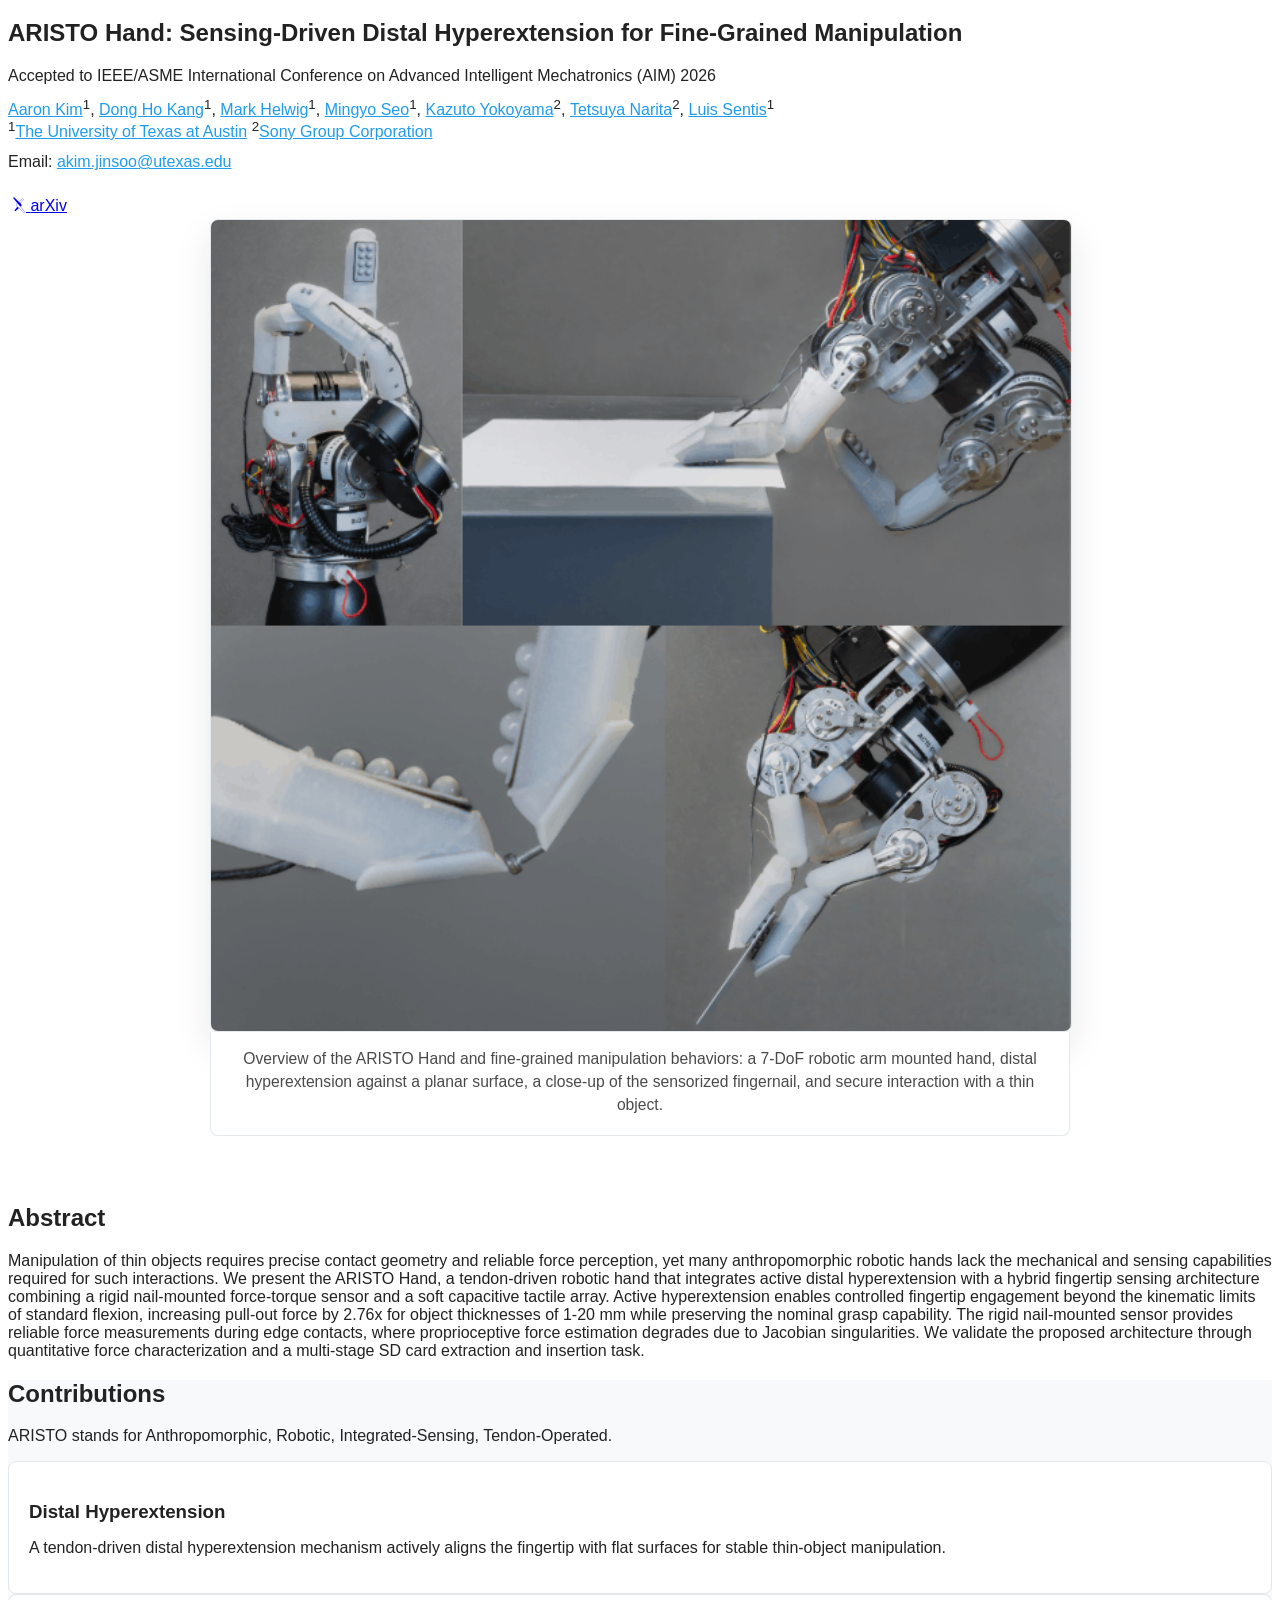
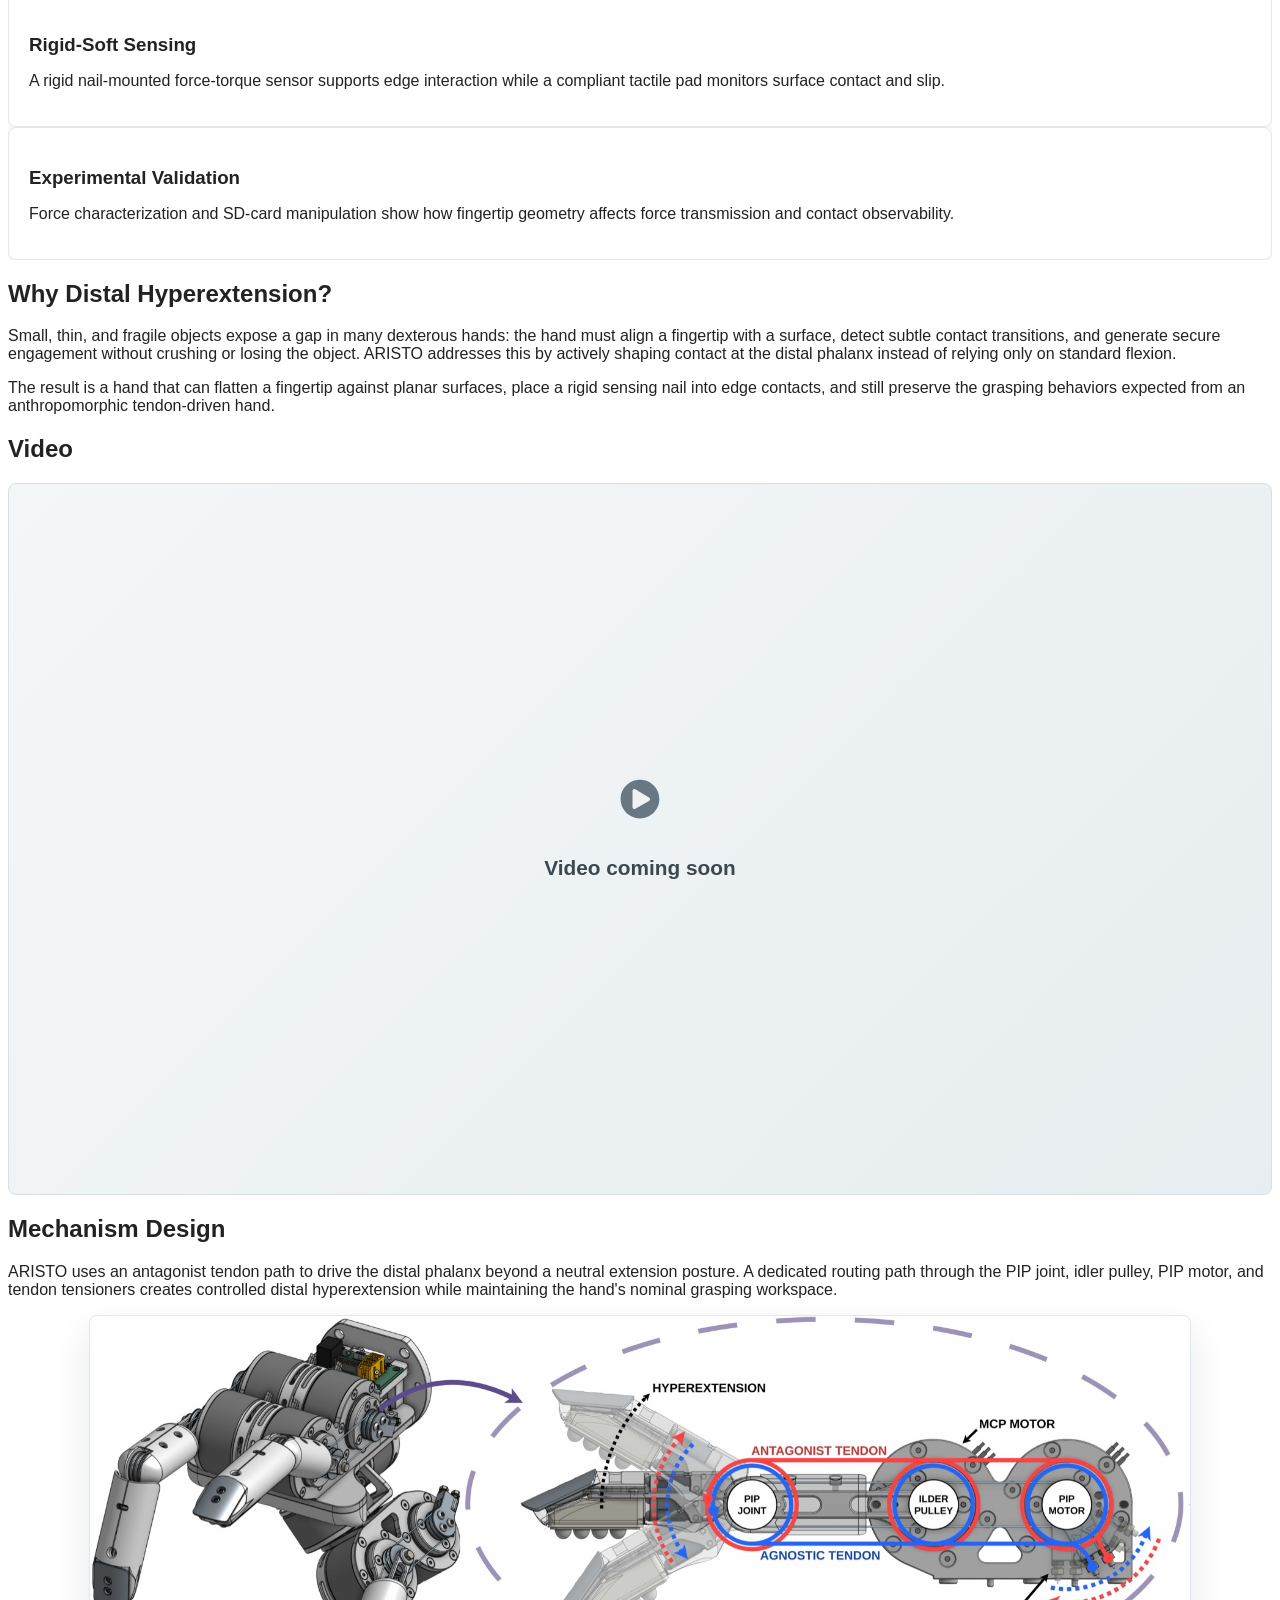
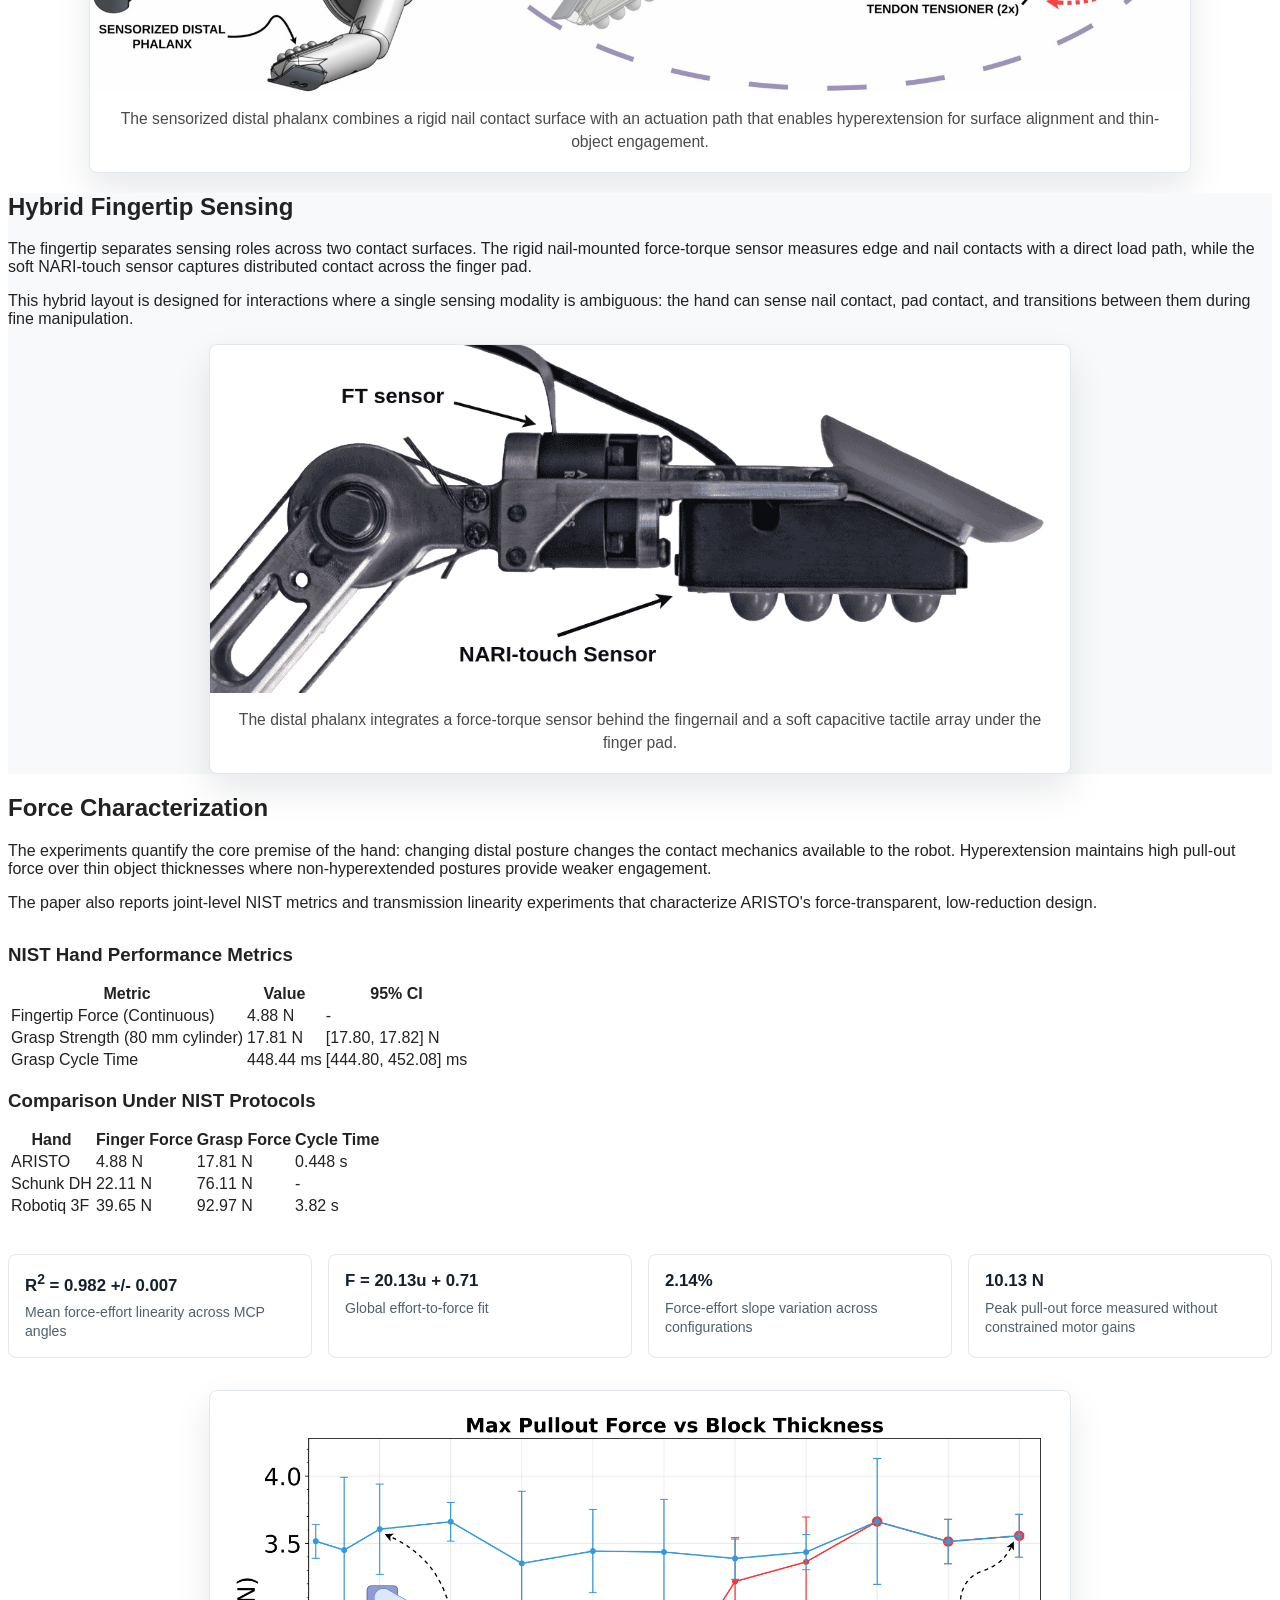
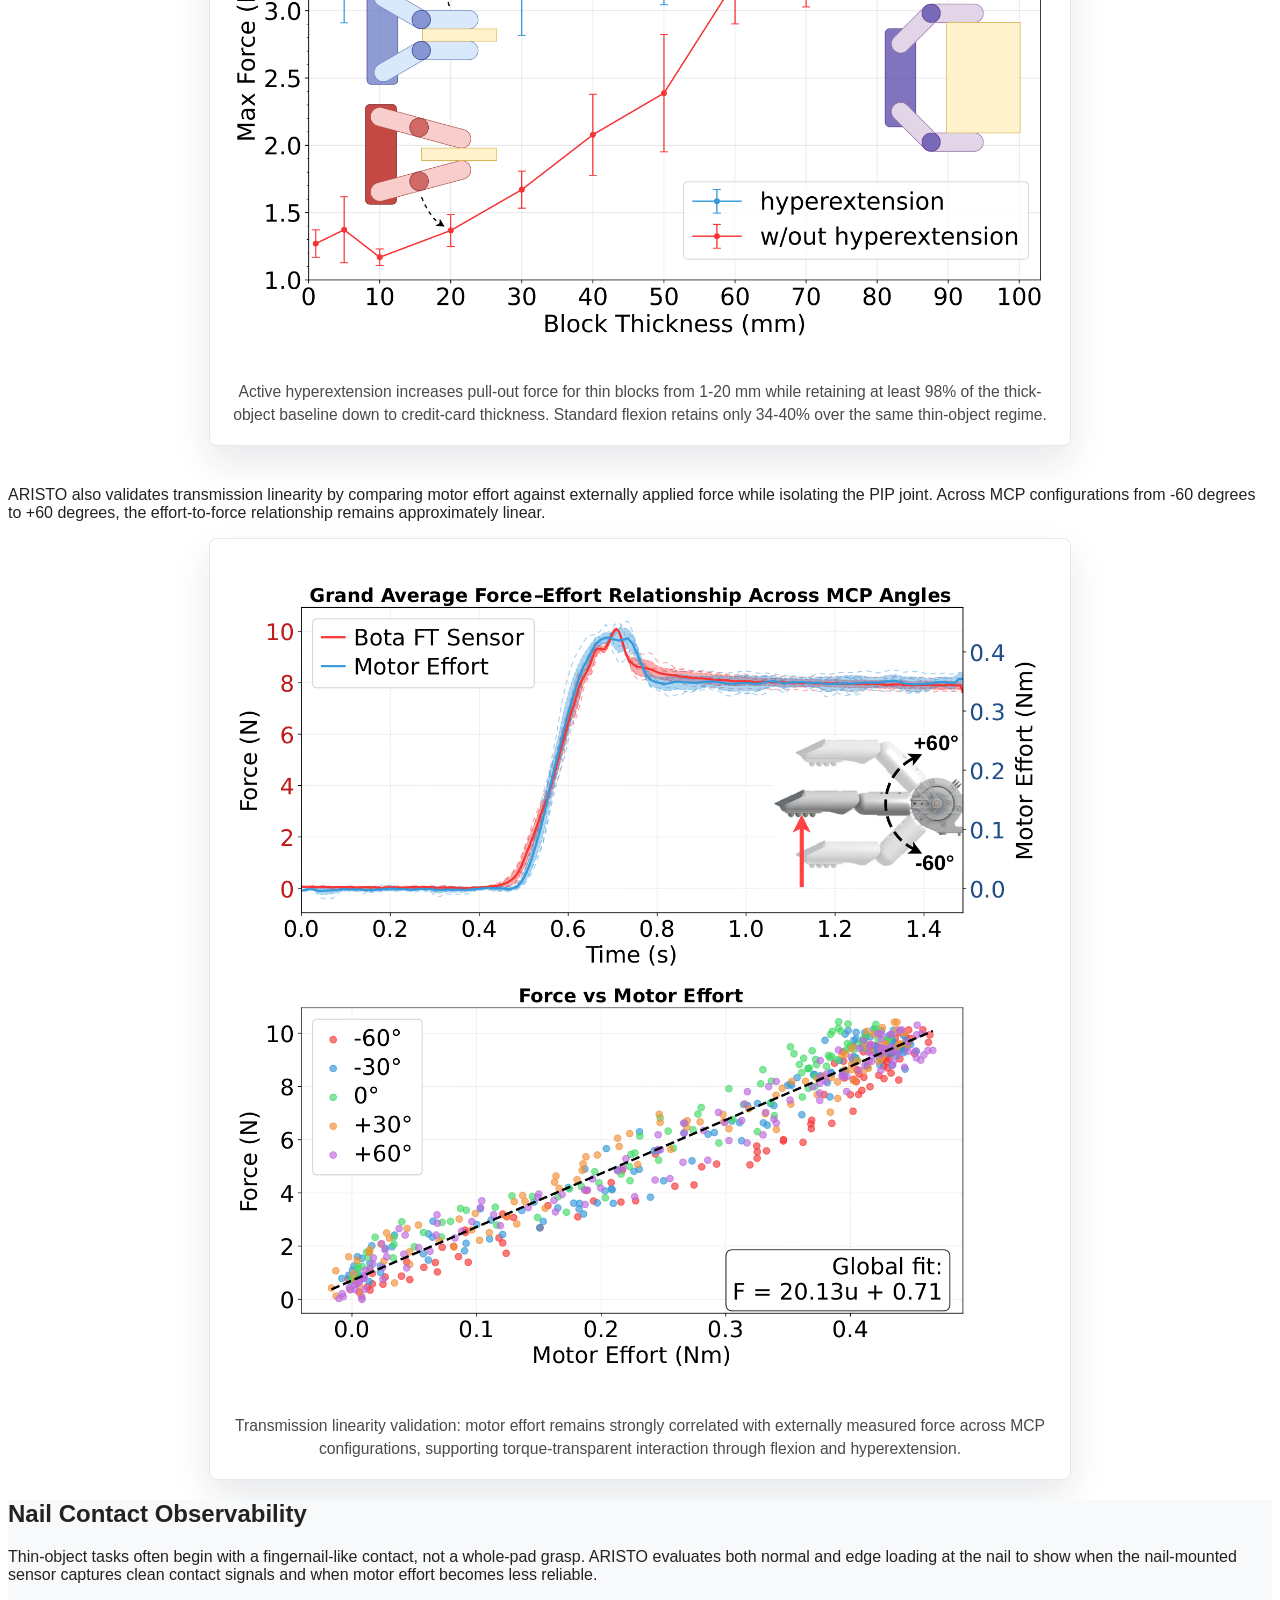
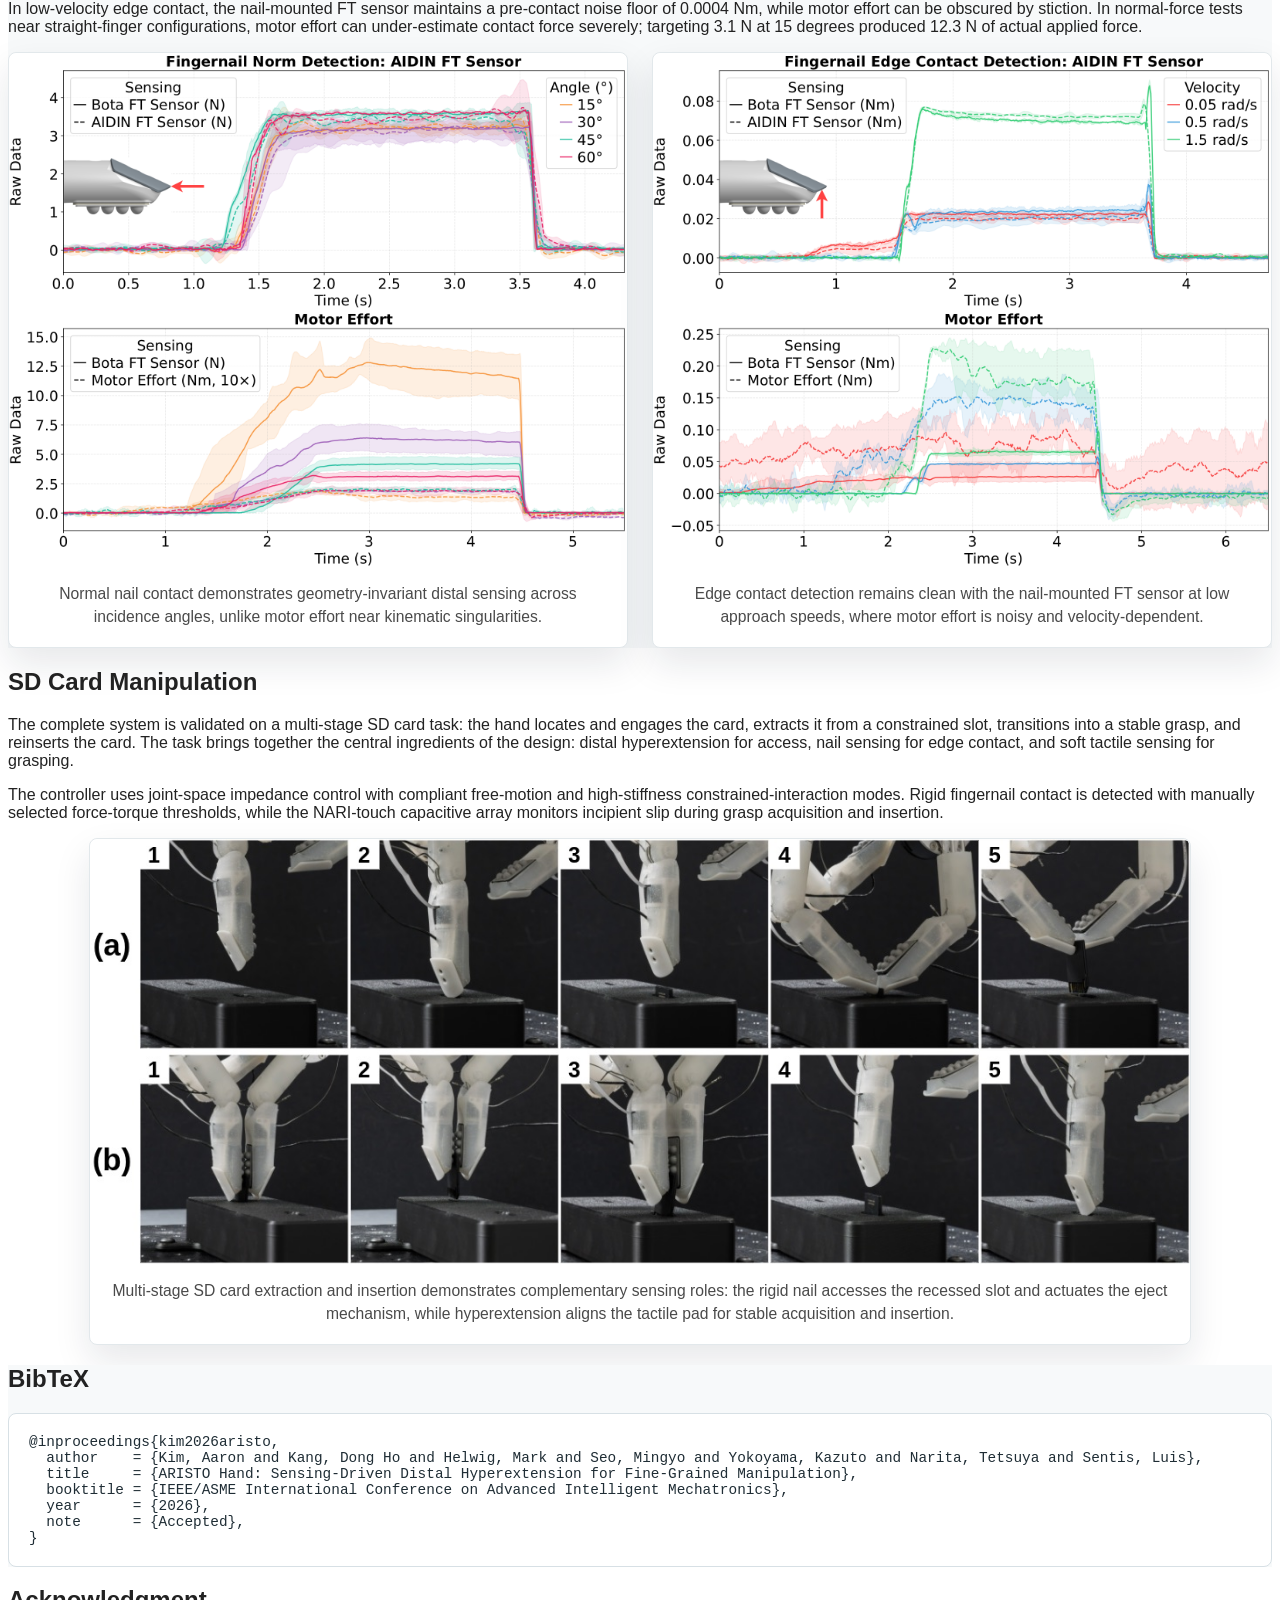
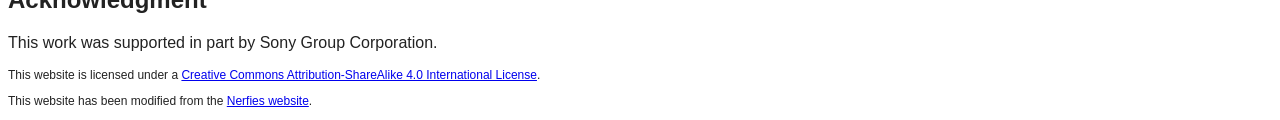
==== commit dcd34067: "wip" ====
--- a/index.html
+++ b/index.html
@@ -1,98 +1,135 @@
-<!DOCTYPE html>
-<html lang="en">
-<head>
-  <meta charset="utf-8">
-  <meta name="description"
-        content="ARISTO Hand: Sensing-Driven Distal Hyperextension for Fine-Grained Manipulation">
-  <meta name="keywords" content="ARISTO Hand, Robotic Hand, Dexterous Manipulation, Tactile Sensing, Distal Hyperextension">
-  <meta name="viewport" content="width=device-width, initial-scale=1">
-  <title>ARISTO Hand: Sensing-Driven Distal Hyperextension for Fine-Grained Manipulation</title>
-
-  <link href="https://fonts.googleapis.com/css?family=Google+Sans|Noto+Sans|Castoro"
-        rel="stylesheet">
-
+<!DOCTYPE html>
+<html lang="en">
+<head>
+  <meta charset="utf-8">
+  <meta name="description"
+        content="ARISTO Hand: Sensing-Driven Distal Hyperextension for Fine-Grained Manipulation">
+  <meta name="keywords" content="ARISTO Hand, AIM 2026, IEEE/ASME International Conference on Advanced Intelligent Mechatronics, Robotic Hand, Humanoid Robots, Dexterous Manipulation, Tactile Sensing, Distal Hyperextension">
+  <meta name="viewport" content="width=device-width, initial-scale=1">
+  <title>ARISTO Hand: Sensing-Driven Distal Hyperextension for Fine-Grained Manipulation</title>
+
+  <link href="https://fonts.googleapis.com/css?family=Google+Sans|Noto+Sans|Castoro"
+        rel="stylesheet">
+
   <link rel="stylesheet" href="./static/css/bulma.min.css">
   <link rel="stylesheet" href="./static/css/fontawesome.all.min.css">
+  <link rel="stylesheet" href="./static/css/academicons.min.css">
   <link rel="stylesheet" href="./static/css/index.css">
-
-  <script src="https://ajax.googleapis.com/ajax/libs/jquery/3.5.1/jquery.min.js"></script>
-  <script defer src="./static/js/fontawesome.all.min.js"></script>
-  <script src="./static/js/index.js"></script>
-</head>
-<body>
-
-<nav class="navbar" role="navigation" aria-label="main navigation">
-  <div class="navbar-brand">
-    <a role="button" class="navbar-burger" aria-label="menu" aria-expanded="false">
-      <span aria-hidden="true"></span>
-      <span aria-hidden="true"></span>
-      <span aria-hidden="true"></span>
-    </a>
-  </div>
-  <div class="navbar-menu">
-    <div class="navbar-start" style="flex-grow: 1; justify-content: center;">
-      <a class="navbar-item" href="#abstract">Abstract</a>
-      <a class="navbar-item" href="#video">Video</a>
-      <a class="navbar-item" href="#mechanism">Mechanism</a>
-      <a class="navbar-item" href="#sensing">Sensing</a>
-      <a class="navbar-item" href="#experiments">Experiments</a>
-    </div>
-  </div>
-</nav>
-
+
+  <script src="https://ajax.googleapis.com/ajax/libs/jquery/3.5.1/jquery.min.js"></script>
+  <script defer src="./static/js/fontawesome.all.min.js"></script>
+  <script src="./static/js/index.js"></script>
+</head>
+<body>
+
 <section class="hero">
-  <div class="hero-body">
-    <div class="container is-max-desktop">
-      <div class="columns is-centered">
-        <div class="column has-text-centered">
+  <div class="hero-body">
+    <div class="container is-max-desktop">
+      <div class="columns is-centered">
+        <div class="column has-text-centered">
           <h1 class="title is-1 publication-title">ARISTO Hand: Sensing-Driven Distal Hyperextension for Fine-Grained Manipulation</h1>
 
+          <p class="is-size-5 has-text-weight-semibold" style="margin-bottom: 0.75rem;">
+            Accepted to IEEE/ASME International Conference on Advanced Intelligent Mechatronics (AIM) 2026
+          </p>
+
           <div class="is-size-5 publication-authors">
-            <span class="author-block"><a href="https://www.aaronjkim.com/">Aaron Kim</a><sup>1</sup>,</span>
-            <span class="author-block"><a href="https://dokkev.github.io">Dong Ho Kang</a><sup>1</sup>,</span>
-            <span class="author-block">Mark Helwig<sup>1</sup>,</span>
-            <span class="author-block"><a href="https://mingyoseo.com/">Mingyo Seo</a><sup>1</sup>,</span>
-            <span class="author-block">Kazuto Yokoyama<sup>2</sup>,</span>
-            <span class="author-block">Tetsuya Narita<sup>2</sup>,</span>
-            <span class="author-block"><a href="https://www.ae.utexas.edu/people/faculty/faculty-directory/sentis/">Luis Sentis</a><sup>1</sup></span>
-          </div>
-
-          <div class="is-size-5 publication-authors">
-            <span class="author-block"><sup>1</sup><a href="https://sites.utexas.edu/hcrl/">The University of Texas at Austin</a></span>
-            <span class="author-block"><sup>2</sup><a href="https://www.sony.co.jp/en/">Sony Group Corporation</a></span>
-          </div>
-
+            <span class="author-block"><a href="https://www.aaronjkim.com/">Aaron Kim</a><sup>1</sup>,</span>
+            <span class="author-block"><a href="https://dokkev.github.io">Dong Ho Kang</a><sup>1</sup>,</span>
+            <span class="author-block"><a href="https://www.linkedin.com/in/mark-l-helwig/">Mark Helwig</a><sup>1</sup>,</span>
+            <span class="author-block"><a href="https://mingyoseo.com/">Mingyo Seo</a><sup>1</sup>,</span>
+            <span class="author-block"><a href="https://www.linkedin.com/in/kazuto-yokoyama-436a69360/">Kazuto Yokoyama</a><sup>2</sup>,</span>
+            <span class="author-block"><a href="https://www.linkedin.com/in/tetsuya-narita-9a19a215/">Tetsuya Narita</a><sup>2</sup>,</span>
+            <span class="author-block"><a href="https://www.ae.utexas.edu/people/faculty/faculty-directory/sentis/">Luis Sentis</a><sup>1</sup></span>
+          </div>
+
+          <div class="is-size-5 publication-authors">
+            <span class="author-block"><sup>1</sup><a href="https://sites.utexas.edu/hcrl/">The University of Texas at Austin</a></span>
+            <span class="author-block"><sup>2</sup><a href="https://www.sony.co.jp/en/">Sony Group Corporation</a></span>
+          </div>
+
           <div class="is-size-6 publication-authors contact-line">
             <span class="author-block">Email: <a href="mailto:akim.jinsoo@utexas.edu">akim.jinsoo@utexas.edu</a></span>
           </div>
-        </div>
-      </div>
-    </div>
-  </div>
+
+          <div class="publication-links">
+            <span class="link-block">
+              <a href="https://arxiv.org/"
+                 class="external-link button is-normal is-rounded is-dark">
+                <span class="icon">
+                  <i class="ai ai-arxiv"></i>
+                </span>
+                <span>arXiv</span>
+              </a>
+            </span>
+          </div>
+        </div>
+      </div>
+    </div>
+  </div>
+</section>
+
+<section class="hero teaser">
+  <div class="container is-max-desktop">
+    <div class="hero-body">
+      <figure class="hero-figure">
+        <img src="./static/images/figure_1.png"
+             alt="Overview of the ARISTO Hand and fine-grained manipulation behaviors">
+        <figcaption>
+          Overview of the ARISTO Hand and fine-grained manipulation behaviors: a 7-DoF robotic arm mounted hand, distal hyperextension against a planar surface, a close-up of the sensorized fingernail, and secure interaction with a thin object.
+        </figcaption>
+      </figure>
+    </div>
+  </div>
+</section>
+
+<section class="section" id="abstract">
+  <div class="container is-max-desktop">
+    <div class="columns is-centered has-text-centered">
+      <div class="column is-four-fifths">
+        <h2 class="title is-3">Abstract</h2>
+        <div class="content has-text-justified">
+          <p>
+            Manipulation of thin objects requires precise contact geometry and reliable force perception, yet many anthropomorphic robotic hands lack the mechanical and sensing capabilities required for such interactions. We present the ARISTO Hand, a tendon-driven robotic hand that integrates active distal hyperextension with a hybrid fingertip sensing architecture combining a rigid nail-mounted force-torque sensor and a soft capacitive tactile array. Active hyperextension enables controlled fingertip engagement beyond the kinematic limits of standard flexion, increasing pull-out force by 2.76x for object thicknesses of 1-20 mm while preserving the nominal grasp capability. The rigid nail-mounted sensor provides reliable force measurements during edge contacts, where proprioceptive force estimation degrades due to Jacobian singularities. We validate the proposed architecture through quantitative force characterization and a multi-stage SD card extraction and insertion task.
+          </p>
+        </div>
+      </div>
+    </div>
+  </div>
 </section>
 
-<section class="hero teaser">
-  <div class="container is-max-desktop">
-    <div class="hero-body">
-      <figure class="hero-figure">
-        <img src="./static/images/figure_1.png"
-             alt="Overview of the ARISTO Hand and fine-grained manipulation behaviors">
-        <figcaption>
-          Overview of the ARISTO Hand and fine-grained manipulation behaviors: a 7-DoF robotic arm mounted hand, distal hyperextension against a planar surface, a close-up of the sensorized fingernail, and secure interaction with a thin object.
-        </figcaption>
-      </figure>
-    </div>
-  </div>
-</section>
-
-<section class="section" id="abstract">
+<section class="section story-band" id="contributions">
   <div class="container is-max-desktop">
     <div class="columns is-centered has-text-centered">
       <div class="column is-four-fifths">
-        <h2 class="title is-3">Abstract</h2>
-        <div class="content has-text-justified">
-          <p>
-            Manipulation of thin objects requires precise contact geometry and reliable force perception, yet many anthropomorphic robotic hands lack the mechanical and sensing capabilities required for such interactions. We present the ARISTO Hand, a tendon-driven robotic hand that integrates active distal hyperextension with a hybrid fingertip sensing architecture combining a rigid nail-mounted force-torque sensor and a soft capacitive tactile array. Active hyperextension enables controlled fingertip engagement beyond the kinematic limits of standard flexion, increasing pull-out force by 2.76x for object thicknesses of 1-20 mm while preserving the nominal grasp capability. The rigid nail-mounted sensor provides reliable force measurements during edge contacts, where proprioceptive force estimation degrades due to Jacobian singularities. We validate the proposed architecture through quantitative force characterization and a multi-stage SD card extraction and insertion task.
+        <h2 class="title is-3">Contributions</h2>
+        <p class="content">
+          ARISTO stands for Anthropomorphic, Robotic, Integrated-Sensing, Tendon-Operated.
+        </p>
+      </div>
+    </div>
+    <div class="columns contribution-grid">
+      <div class="column">
+        <div class="contribution-item">
+          <h3 class="title is-5">Distal Hyperextension</h3>
+          <p>
+            A tendon-driven distal hyperextension mechanism actively aligns the fingertip with flat surfaces for stable thin-object manipulation.
+          </p>
+        </div>
+      </div>
+      <div class="column">
+        <div class="contribution-item">
+          <h3 class="title is-5">Rigid-Soft Sensing</h3>
+          <p>
+            A rigid nail-mounted force-torque sensor supports edge interaction while a compliant tactile pad monitors surface contact and slip.
+          </p>
+        </div>
+      </div>
+      <div class="column">
+        <div class="contribution-item">
+          <h3 class="title is-5">Experimental Validation</h3>
+          <p>
+            Force characterization and SD-card manipulation show how fingertip geometry affects force transmission and contact observability.
           </p>
         </div>
       </div>
@@ -100,87 +137,87 @@
   </div>
 </section>
 
-<section class="section story-band">
+<section class="section">
   <div class="container is-max-desktop">
     <div class="columns is-centered has-text-centered">
       <div class="column is-four-fifths">
         <h2 class="title is-3">Why Distal Hyperextension?</h2>
         <div class="content has-text-justified">
-          <p>
-            Small, thin, and fragile objects expose a gap in many dexterous hands: the hand must align a fingertip with a surface, detect subtle contact transitions, and generate secure engagement without crushing or losing the object. ARISTO addresses this by actively shaping contact at the distal phalanx instead of relying only on standard flexion.
-          </p>
-          <p>
-            The result is a hand that can flatten a fingertip against planar surfaces, place a rigid sensing nail into edge contacts, and still preserve the grasping behaviors expected from an anthropomorphic tendon-driven hand.
-          </p>
-        </div>
-      </div>
-    </div>
-  </div>
-</section>
-
-<section class="section" id="video">
-  <div class="container is-max-desktop">
-    <div class="columns is-centered has-text-centered">
-      <div class="column is-four-fifths">
-        <h2 class="title is-3">Video</h2>
-        <div class="video-placeholder" role="img" aria-label="Video coming soon">
-          <span class="icon is-large">
-            <i class="fas fa-play-circle"></i>
-          </span>
-          <p>Video coming soon</p>
-        </div>
-      </div>
-    </div>
-  </div>
-</section>
-
-<section class="section" id="mechanism">
-  <div class="container is-max-desktop">
-    <div class="columns is-centered">
-      <div class="column is-full-width">
-        <h2 class="title is-3 has-text-centered">Mechanism Design</h2>
-        <div class="content has-text-justified">
-          <p>
-            ARISTO uses an antagonist tendon path to drive the distal phalanx beyond a neutral extension posture. A dedicated routing path through the PIP joint, idler pulley, PIP motor, and tendon tensioners creates controlled distal hyperextension while maintaining the hand's nominal grasping workspace.
-          </p>
-        </div>
-        <figure class="figure-panel wide-figure">
-          <img src="./static/images/aristo-cad-diagram-web.jpg"
-               alt="CAD diagram of the ARISTO Hand tendon routing and distal hyperextension mechanism">
-          <figcaption>
-            The sensorized distal phalanx combines a rigid nail contact surface with an actuation path that enables hyperextension for surface alignment and thin-object engagement.
-          </figcaption>
-        </figure>
-      </div>
-    </div>
-  </div>
-</section>
-
-<section class="section story-band" id="sensing">
-  <div class="container is-max-desktop">
-    <div class="columns is-centered">
-      <div class="column is-full-width">
-        <h2 class="title is-3 has-text-centered">Hybrid Fingertip Sensing</h2>
-        <div class="content has-text-justified">
-          <p>
-            The fingertip separates sensing roles across two contact surfaces. The rigid nail-mounted force-torque sensor measures edge and nail contacts with a direct load path, while the soft NARI-touch sensor captures distributed contact across the finger pad.
-          </p>
-          <p>
-            This hybrid layout is designed for interactions where a single sensing modality is ambiguous: the hand can sense nail contact, pad contact, and transitions between them during fine manipulation.
-          </p>
-        </div>
-        <figure class="figure-panel">
-          <img src="./static/images/finger-sensor.png"
-               alt="ARISTO fingertip with force-torque sensor and NARI-touch sensor">
-          <figcaption>
-            The distal phalanx integrates a force-torque sensor behind the fingernail and a soft capacitive tactile array under the finger pad.
-          </figcaption>
-        </figure>
-      </div>
-    </div>
-  </div>
-</section>
-
+          <p>
+            Small, thin, and fragile objects expose a gap in many dexterous hands: the hand must align a fingertip with a surface, detect subtle contact transitions, and generate secure engagement without crushing or losing the object. ARISTO addresses this by actively shaping contact at the distal phalanx instead of relying only on standard flexion.
+          </p>
+          <p>
+            The result is a hand that can flatten a fingertip against planar surfaces, place a rigid sensing nail into edge contacts, and still preserve the grasping behaviors expected from an anthropomorphic tendon-driven hand.
+          </p>
+        </div>
+      </div>
+    </div>
+  </div>
+</section>
+
+<section class="section" id="video">
+  <div class="container is-max-desktop">
+    <div class="columns is-centered has-text-centered">
+      <div class="column is-four-fifths">
+        <h2 class="title is-3">Video</h2>
+        <div class="video-placeholder" role="img" aria-label="Video coming soon">
+          <span class="icon is-large">
+            <i class="fas fa-play-circle"></i>
+          </span>
+          <p>Video coming soon</p>
+        </div>
+      </div>
+    </div>
+  </div>
+</section>
+
+<section class="section" id="mechanism">
+  <div class="container is-max-desktop">
+    <div class="columns is-centered">
+      <div class="column is-full-width">
+        <h2 class="title is-3 has-text-centered">Mechanism Design</h2>
+        <div class="content has-text-justified">
+          <p>
+            ARISTO uses an antagonist tendon path to drive the distal phalanx beyond a neutral extension posture. A dedicated routing path through the PIP joint, idler pulley, PIP motor, and tendon tensioners creates controlled distal hyperextension while maintaining the hand's nominal grasping workspace.
+          </p>
+        </div>
+        <figure class="figure-panel wide-figure">
+          <img src="./static/images/aristo-cad-diagram-web.jpg"
+               alt="CAD diagram of the ARISTO Hand tendon routing and distal hyperextension mechanism">
+          <figcaption>
+            The sensorized distal phalanx combines a rigid nail contact surface with an actuation path that enables hyperextension for surface alignment and thin-object engagement.
+          </figcaption>
+        </figure>
+      </div>
+    </div>
+  </div>
+</section>
+
+<section class="section story-band" id="sensing">
+  <div class="container is-max-desktop">
+    <div class="columns is-centered">
+      <div class="column is-full-width">
+        <h2 class="title is-3 has-text-centered">Hybrid Fingertip Sensing</h2>
+        <div class="content has-text-justified">
+          <p>
+            The fingertip separates sensing roles across two contact surfaces. The rigid nail-mounted force-torque sensor measures edge and nail contacts with a direct load path, while the soft NARI-touch sensor captures distributed contact across the finger pad.
+          </p>
+          <p>
+            This hybrid layout is designed for interactions where a single sensing modality is ambiguous: the hand can sense nail contact, pad contact, and transitions between them during fine manipulation.
+          </p>
+        </div>
+        <figure class="figure-panel">
+          <img src="./static/images/finger-sensor.png"
+               alt="ARISTO fingertip with force-torque sensor and NARI-touch sensor">
+          <figcaption>
+            The distal phalanx integrates a force-torque sensor behind the fingernail and a soft capacitive tactile array under the finger pad.
+          </figcaption>
+        </figure>
+      </div>
+    </div>
+  </div>
+</section>
+
 <section class="section" id="experiments">
   <div class="container is-max-desktop">
     <div class="columns is-centered">
@@ -190,40 +227,132 @@
           <p>
             The experiments quantify the core premise of the hand: changing distal posture changes the contact mechanics available to the robot. Hyperextension maintains high pull-out force over thin object thicknesses where non-hyperextended postures provide weaker engagement.
           </p>
-        </div>
+          <p>
+            The paper also reports joint-level NIST metrics and transmission linearity experiments that characterize ARISTO's force-transparent, low-reduction design.
+          </p>
+        </div>
+
+        <div class="metrics-block">
+          <h3 class="title is-4 has-text-centered">NIST Hand Performance Metrics</h3>
+          <div class="table-container">
+            <table class="table is-bordered is-striped is-fullwidth metric-table">
+              <thead>
+                <tr>
+                  <th>Metric</th>
+                  <th>Value</th>
+                  <th>95% CI</th>
+                </tr>
+              </thead>
+              <tbody>
+                <tr>
+                  <td>Fingertip Force (Continuous)</td>
+                  <td>4.88 N</td>
+                  <td>-</td>
+                </tr>
+                <tr>
+                  <td>Grasp Strength (80 mm cylinder)</td>
+                  <td>17.81 N</td>
+                  <td>[17.80, 17.82] N</td>
+                </tr>
+                <tr>
+                  <td>Grasp Cycle Time</td>
+                  <td>448.44 ms</td>
+                  <td>[444.80, 452.08] ms</td>
+                </tr>
+              </tbody>
+            </table>
+          </div>
+
+          <h3 class="title is-4 has-text-centered">Comparison Under NIST Protocols</h3>
+          <div class="table-container">
+            <table class="table is-bordered is-striped is-fullwidth metric-table">
+              <thead>
+                <tr>
+                  <th>Hand</th>
+                  <th>Finger Force</th>
+                  <th>Grasp Force</th>
+                  <th>Cycle Time</th>
+                </tr>
+              </thead>
+              <tbody>
+                <tr>
+                  <td>ARISTO</td>
+                  <td>4.88 N</td>
+                  <td>17.81 N</td>
+                  <td>0.448 s</td>
+                </tr>
+                <tr>
+                  <td>Schunk DH</td>
+                  <td>22.11 N</td>
+                  <td>76.11 N</td>
+                  <td>-</td>
+                </tr>
+                <tr>
+                  <td>Robotiq 3F</td>
+                  <td>39.65 N</td>
+                  <td>92.97 N</td>
+                  <td>3.82 s</td>
+                </tr>
+              </tbody>
+            </table>
+          </div>
+        </div>
+
+        <div class="stat-grid">
+          <div class="stat-card">
+            <span class="stat-value">R<sup>2</sup> = 0.982 +/- 0.007</span>
+            <span class="stat-label">Mean force-effort linearity across MCP angles</span>
+          </div>
+          <div class="stat-card">
+            <span class="stat-value">F = 20.13u + 0.71</span>
+            <span class="stat-label">Global effort-to-force fit</span>
+          </div>
+          <div class="stat-card">
+            <span class="stat-value">2.14%</span>
+            <span class="stat-label">Force-effort slope variation across configurations</span>
+          </div>
+          <div class="stat-card">
+            <span class="stat-value">10.13 N</span>
+            <span class="stat-label">Peak pull-out force measured without constrained motor gains</span>
+          </div>
+        </div>
+
         <figure class="figure-panel">
           <img src="./static/images/hyperextension.png"
                alt="Pull-out force versus block thickness with and without hyperextension">
           <figcaption>
-            Active hyperextension increases pull-out force for thin blocks from 1-20 mm while converging with standard flexion as objects become large enough for conventional grasping.
+            Active hyperextension increases pull-out force for thin blocks from 1-20 mm while retaining at least 98% of the thick-object baseline down to credit-card thickness. Standard flexion retains only 34-40% over the same thin-object regime.
           </figcaption>
         </figure>
 
         <div class="content has-text-justified figure-text">
           <p>
-            ARISTO also compares fingertip force measurements against proprioceptive motor effort. Around difficult PIP configurations, direct nail-mounted sensing better preserves the contact signal that motor effort alone can obscure.
+            ARISTO also validates transmission linearity by comparing motor effort against externally applied force while isolating the PIP joint. Across MCP configurations from -60 degrees to +60 degrees, the effort-to-force relationship remains approximately linear.
           </p>
         </div>
         <figure class="figure-panel">
           <img src="./static/images/pip-force-effort.png"
                alt="Force-effort relationship across MCP angles">
           <figcaption>
-            Force and motor effort remain correlated across MCP angles, but the direct fingertip sensor provides an explicit force measurement at the contact surface.
+            Transmission linearity validation: motor effort remains strongly correlated with externally measured force across MCP configurations, supporting torque-transparent interaction through flexion and hyperextension.
           </figcaption>
         </figure>
       </div>
     </div>
   </div>
-</section>
-
-<section class="section story-band">
-  <div class="container is-max-desktop">
-    <div class="columns is-centered">
-      <div class="column is-full-width">
+</section>
+
+<section class="section story-band">
+  <div class="container is-max-desktop">
+    <div class="columns is-centered">
+      <div class="column is-full-width">
         <h2 class="title is-3 has-text-centered">Nail Contact Observability</h2>
         <div class="content has-text-justified">
           <p>
             Thin-object tasks often begin with a fingernail-like contact, not a whole-pad grasp. ARISTO evaluates both normal and edge loading at the nail to show when the nail-mounted sensor captures clean contact signals and when motor effort becomes less reliable.
+          </p>
+          <p>
+            In low-velocity edge contact, the nail-mounted FT sensor maintains a pre-contact noise floor of 0.0004 Nm, while motor effort can be obscured by stiction. In normal-force tests near straight-finger configurations, motor effort can under-estimate contact force severely; targeting 3.1 N at 15 degrees produced 12.3 N of actual applied force.
           </p>
         </div>
         <div class="figure-grid">
@@ -231,37 +360,40 @@
             <img src="./static/images/fingernail-norm.png"
                  alt="Fingernail normal contact detection">
             <figcaption>
-              Normal nail contact produces consistent force readings across approach angles.
+              Normal nail contact demonstrates geometry-invariant distal sensing across incidence angles, unlike motor effort near kinematic singularities.
             </figcaption>
           </figure>
           <figure class="figure-panel compact">
             <img src="./static/images/fingernail-edge.png"
                  alt="Fingernail edge contact detection">
             <figcaption>
-              Edge contact highlights the value of the nail-mounted sensor where proprioceptive estimates are noisy or configuration-dependent.
+              Edge contact detection remains clean with the nail-mounted FT sensor at low approach speeds, where motor effort is noisy and velocity-dependent.
             </figcaption>
           </figure>
         </div>
       </div>
     </div>
-  </div>
-</section>
-
-<section class="section">
-  <div class="container is-max-desktop">
-    <div class="columns is-centered">
-      <div class="column is-full-width">
-        <h2 class="title is-3 has-text-centered">SD Card Manipulation</h2>
+  </div>
+</section>
+
+<section class="section">
+  <div class="container is-max-desktop">
+    <div class="columns is-centered">
+      <div class="column is-full-width">
+        <h2 class="title is-3 has-text-centered">SD Card Manipulation</h2>
         <div class="content has-text-justified">
           <p>
             The complete system is validated on a multi-stage SD card task: the hand locates and engages the card, extracts it from a constrained slot, transitions into a stable grasp, and reinserts the card. The task brings together the central ingredients of the design: distal hyperextension for access, nail sensing for edge contact, and soft tactile sensing for grasping.
+          </p>
+          <p>
+            The controller uses joint-space impedance control with compliant free-motion and high-stiffness constrained-interaction modes. Rigid fingernail contact is detected with manually selected force-torque thresholds, while the NARI-touch capacitive array monitors incipient slip during grasp acquisition and insertion.
           </p>
         </div>
         <figure class="figure-panel wide-figure">
           <img src="./static/images/sd-card.jpg"
                alt="Multi-stage SD card extraction and insertion task">
           <figcaption>
-            Multi-stage SD card extraction and insertion demonstrates fine-grained contact sequencing with a thin object in a constrained fixture.
+            Multi-stage SD card extraction and insertion demonstrates complementary sensing roles: the rigid nail accesses the recessed slot and actuates the eject mechanism, while hyperextension aligns the tactile pad for stable acquisition and insertion.
           </figcaption>
         </figure>
       </div>
@@ -269,25 +401,57 @@
   </div>
 </section>
 
-<footer class="footer">
-  <div class="container">
+<section class="section story-band" id="citation">
+  <div class="container is-max-desktop">
     <div class="columns is-centered">
-      <div class="column is-8">
-        <div class="content footer-note">
-          <p>
-            This website is licensed under a <a rel="license"
-                                                href="http://creativecommons.org/licenses/by-sa/4.0/">Creative
-            Commons Attribution-ShareAlike 4.0 International License</a>.
-          </p>
-          <p>
-            This website has been modified from the <a
-              href="https://github.com/nerfies/nerfies.github.io">Nerfies website</a>.
-          </p>
-        </div>
-      </div>
-    </div>
-  </div>
-</footer>
-
-</body>
-</html>
+      <div class="column is-full-width">
+        <h2 class="title is-3 has-text-centered">BibTeX</h2>
+        <pre class="citation-box"><code>@inproceedings{kim2026aristo,
+  author    = {Kim, Aaron and Kang, Dong Ho and Helwig, Mark and Seo, Mingyo and Yokoyama, Kazuto and Narita, Tetsuya and Sentis, Luis},
+  title     = {ARISTO Hand: Sensing-Driven Distal Hyperextension for Fine-Grained Manipulation},
+  booktitle = {IEEE/ASME International Conference on Advanced Intelligent Mechatronics},
+  year      = {2026},
+  note      = {Accepted},
+}</code></pre>
+      </div>
+    </div>
+  </div>
+</section>
+
+<section class="section">
+  <div class="container is-max-desktop">
+    <div class="columns is-centered has-text-centered">
+      <div class="column is-four-fifths">
+        <h2 class="title is-3">Acknowledgment</h2>
+        <div class="content">
+          <p>
+            This work was supported in part by Sony Group Corporation.
+          </p>
+        </div>
+      </div>
+    </div>
+  </div>
+</section>
+
+<footer class="footer">
+  <div class="container">
+    <div class="columns is-centered">
+      <div class="column is-8">
+        <div class="content footer-note">
+          <p>
+            This website is licensed under a <a rel="license"
+                                                href="http://creativecommons.org/licenses/by-sa/4.0/">Creative
+            Commons Attribution-ShareAlike 4.0 International License</a>.
+          </p>
+          <p>
+            This website has been modified from the <a
+              href="https://github.com/nerfies/nerfies.github.io">Nerfies website</a>.
+          </p>
+        </div>
+      </div>
+    </div>
+  </div>
+</footer>
+
+</body>
+</html>
--- a/static/css/academicons.min.css
+++ b/static/css/academicons.min.css
@@ -0,0 +1,2 @@
+﻿ @font-face {font-family: 'Academicons';font-style: normal;font-weight: 400;font-display: block;src:url('../fonts/academicons.eot');src:url('../fonts/academicons.eot') format('embedded-opentype'), url('../fonts/academicons.ttf') format('truetype'), url('../fonts/academicons.woff') format('woff'), url('../fonts/academicons.svg') format('svg');}.ai {font-family: 'Academicons';font-weight: 400;-moz-osx-font-smoothing: grayscale;-webkit-font-smoothing: antialiased;display: inline-block;font-style: normal;font-variant: normal;text-rendering: auto;line-height: 1;}.ai-academia:before {content: "\e9af";}.ai-academia-square:before {content: "\e93d";}.ai-acclaim:before {content: "\e92e";}.ai-acclaim-square:before {content: "\e93a";}.ai-acm:before {content: "\e93c";}.ai-acm-square:before {content: "\e95d";}.ai-acmdl:before {content: "\e96a";}.ai-acmdl-square:before {content: "\e9d3";}.ai-ads:before {content: "\e9cb";}.ai-ads-square:before {content: "\e94a";}.ai-africarxiv:before {content: "\e91b";}.ai-africarxiv-square:before {content: "\e90b";}.ai-archive:before {content: "\e955";}.ai-archive-square:before {content: "\e956";}.ai-arxiv:before {content: "\e974";}.ai-arxiv-square:before {content: "\e9a6";}.ai-biorxiv:before {content: "\e9a2";}.ai-biorxiv-square:before {content: "\e98b";}.ai-ceur:before {content: "\e96d";}.ai-ceur-square:before {content: "\e92f";}.ai-ciencia-vitae:before {content: "\e912";}.ai-ciencia-vitae-square:before {content: "\e913";}.ai-clarivate:before {content: "\e924";}.ai-clarivate-square:before {content: "\e925";}.ai-closed-access:before {content: "\e942";}.ai-closed-access-square:before {content: "\e943";}.ai-conversation:before {content: "\e94c";}.ai-conversation-square:before {content: "\e915";}.ai-coursera:before {content: "\e95f";}.ai-coursera-square:before {content: "\e97f";}.ai-crossref:before {content: "\e918";}.ai-crossref-square:before {content: "\e919";}.ai-cv:before {content: "\e9a5";}.ai-cv-square:before {content: "\e90a";}.ai-datacite:before {content: "\e91c";}.ai-datacite-square:before {content: "\e91d";}.ai-dataverse:before {content: "\e9f7";}.ai-dataverse-square:before {content: "\e9e4";}.ai-dblp:before {content: "\e94f";}.ai-dblp-square:before {content: "\e93f";}.ai-depsy:before {content: "\e97a";}.ai-depsy-square:before {content: "\e94b";}.ai-doi:before {content: "\e97e";}.ai-doi-square:before {content: "\e98f";}.ai-dryad:before {content: "\e97c";}.ai-dryad-square:before {content: "\e98c";}.ai-elsevier:before {content: "\e961";}.ai-elsevier-square:before {content: "\e910";}.ai-figshare:before {content: "\e981";}.ai-figshare-square:before {content: "\e9e7";}.ai-google-scholar:before {content: "\e9d4";}.ai-google-scholar-square:before {content: "\e9f9";}.ai-hal:before {content: "\e92c";}.ai-hal-square:before {content: "\e92d";}.ai-hypothesis:before {content: "\e95a";}.ai-hypothesis-square:before {content: "\e95b";}.ai-ideas-repec:before {content: "\e9ed";}.ai-ideas-repec-square:before {content: "\e9f8";}.ai-ieee:before {content: "\e929";}.ai-ieee-square:before {content: "\e9b9";}.ai-impactstory:before {content: "\e9cf";}.ai-impactstory-square:before {content: "\e9aa";}.ai-inaturalist:before {content: "\e900";}.ai-inaturalist-square:before {content: "\e901";}.ai-inpn:before {content: "\e902";}.ai-inpn-square:before {content: "\e903";}.ai-inspire:before {content: "\e9e9";}.ai-inspire-square:before {content: "\e9fe";}.ai-isidore:before {content: "\e936";}.ai-isidore-square:before {content: "\e954";}.ai-isni:before {content: "\e957";}.ai-isni-square:before {content: "\e958";}.ai-jstor:before {content: "\e938";}.ai-jstor-square:before {content: "\e944";}.ai-lattes:before {content: "\e9b3";}.ai-lattes-square:before {content: "\e99c";}.ai-mathoverflow:before {content: "\e9f6";}.ai-mathoverflow-square:before {content: "\e97b";}.ai-mendeley:before {content: "\e9f0";}.ai-mendeley-square:before {content: "\e9f3";}.ai-moodle:before {content: "\e907";}.ai-moodle-square:before {content: "\e908";}.ai-mtmt:before {content: "\e950";}.ai-mtmt-square:before {content: "\e951";}.ai-nakala:before {content: "\e940";}.ai-nakala-square:before {content: "\e941";}.ai-obp:before {content: "\e92a";}.ai-obp-square:before {content: "\e92b";}.ai-open-access:before {content: "\e939";}.ai-open-access-square:before {content: "\e9f4";}.ai-open-data:before {content: "\e966";}.ai-open-data-square:before {content: "\e967";}.ai-open-materials:before {content: "\e968";}.ai-open-materials-square:before {content: "\e969";}.ai-openedition:before {content: "\e946";}.ai-openedition-square:before {content: "\e947";}.ai-orcid:before {content: "\e9d9";}.ai-orcid-square:before {content: "\e9c3";}.ai-osf:before {content: "\e9ef";}.ai-osf-square:before {content: "\e931";}.ai-overleaf:before {content: "\e914";}.ai-overleaf-square:before {content: "\e98d";}.ai-philpapers:before {content: "\e98a";}.ai-philpapers-square:before {content: "\e96f";}.ai-piazza:before {content: "\e99a";}.ai-piazza-square:before {content: "\e90c";}.ai-preregistered:before {content: "\e906";}.ai-preregistered-square:before {content: "\e96b";}.ai-protocols:before {content: "\e952";}.ai-protocols-square:before {content: "\e953";}.ai-psyarxiv:before {content: "\e90e";}.ai-psyarxiv-square:before {content: "\e90f";}.ai-publons:before {content: "\e937";}.ai-publons-square:before {content: "\e94e";}.ai-pubmed:before {content: "\e99f";}.ai-pubmed-square:before {content: "\e97d";}.ai-pubpeer:before {content: "\e922";}.ai-pubpeer-square:before {content: "\e923";}.ai-researcherid:before {content: "\e91a";}.ai-researcherid-square:before {content: "\e95c";}.ai-researchgate:before {content: "\e95e";}.ai-researchgate-square:before {content: "\e99e";}.ai-ror:before {content: "\e948";}.ai-ror-square:before {content: "\e949";}.ai-sci-hub:before {content: "\e959";}.ai-sci-hub-square:before {content: "\e905";}.ai-scirate:before {content: "\e98e";}.ai-scirate-square:before {content: "\e99d";}.ai-scopus:before {content: "\e91e";}.ai-scopus-square:before {content: "\e91f";}.ai-semantic-scholar:before {content: "\e96e";}.ai-semantic-scholar-square:before {content: "\e96c";}.ai-springer:before {content: "\e928";}.ai-springer-square:before {content: "\e99b";}.ai-ssrn:before {content: "\e916";}.ai-ssrn-square:before {content: "\e917";}.ai-stackoverflow:before {content: "\e920";}.ai-stackoverflow-square:before {content: "\e921";}.ai-viaf:before {content: "\e933";}.ai-viaf-square:before {content: "\e934";}.ai-wiley:before {content: "\e926";}.ai-wiley-square:before {content: "\e927";}.ai-zenodo:before {content: "\e911";}.ai-zenodo-square:before {content: "\e904";}.ai-zotero:before {content: "\e962";}.ai-zotero-square:before {content: "\e932";}.ai-lg {font-size: 1.33333em;line-height: 0.75em;vertical-align: -.0667em;}.ai-xs {font-size: .75em;}.ai-sm {font-size: .875em;}.ai-1x {font-size: 1em;}.ai-2x {font-size: 2em;}.ai-3x {font-size: 3em;}.ai-4x {font-size: 4em;}.ai-5x {font-size: 5em;}.ai-6x {font-size: 6em;}.ai-7x {font-size: 7em;}.ai-8x {font-size: 8em;}.ai-9x {font-size: 9em;}.ai-10x {font-size: 10em;}.ai-fw {text-align: center;width: 1.25em;}.ai-ul {list-style-type: none;margin-left: 2.5em;padding-left: 0;}.ai-ul > li {position: relative;}.ai-li {left: -2em;position: absolute;text-align: center;width: 2em;line-height: inherit;}.ai-border {border: solid 0.08em #eee;border-radius: .1em;padding: .2em .25em .15em;}.ai-pull-left {float: left;}.ai-pull-right {float: right;}.ai.ai-pull-left {margin-right: .3em;}.ai.ai-pull-right {margin-right: .3em;}.ai-stack {display: inline-block;height: 2em;line-height: 2em;position: relative;vertical-align: middle;width: 2.5em;}.ai-stack-1x, .ai-stack-2x {left: 0;position: absolute;text-align: center;width: 100%;}.ai-stack-1x {line-height: inherit;}.ai-stack-2x {font-size: 2em;}.ai-inverse {color: #fff;}
+
--- a/static/css/index.css
+++ b/static/css/index.css
@@ -1,48 +1,109 @@
-body {
-  color: #222;
-  font-family: 'Noto Sans', sans-serif;
-}
-
-.navbar {
-  box-shadow: none;
-}
-
-.navbar-item {
-  font-family: 'Google Sans', sans-serif;
-}
-
+body {
+  color: #222;
+  font-family: 'Noto Sans', sans-serif;
+}
+
 .teaser .hero-body {
   padding-top: 0;
   padding-bottom: 3rem;
-}
-
-.publication-title {
-  font-family: 'Google Sans', sans-serif;
-  line-height: 1.12;
-}
-
-.publication-authors {
-  font-family: 'Google Sans', sans-serif;
-}
-
-.publication-authors a {
-  color: hsl(204, 86%, 53%) !important;
-}
-
-.publication-authors a:hover {
-  text-decoration: underline;
-}
-
-.author-block {
-  display: inline-block;
-}
-
+}
+
+.publication-title {
+  font-family: 'Google Sans', sans-serif;
+  line-height: 1.12;
+}
+
+.publication-authors {
+  font-family: 'Google Sans', sans-serif;
+}
+
+.publication-authors a {
+  color: hsl(204, 86%, 53%) !important;
+}
+
+.publication-authors a:hover {
+  text-decoration: underline;
+}
+
+.author-block {
+  display: inline-block;
+}
+
 .contact-line {
   margin-top: 0.75rem;
 }
 
+.publication-links {
+  margin-top: 1.35rem;
+}
+
+.link-block {
+  display: inline-block;
+  margin: 0.25rem;
+}
+
 .story-band {
   background: #f7f9fa;
+}
+
+.contribution-grid {
+  margin-top: 0.75rem;
+}
+
+.contribution-item {
+  background: #fff;
+  border: 1px solid #e2e8eb;
+  border-radius: 8px;
+  height: 100%;
+  padding: 1.25rem;
+}
+
+.contribution-item .title {
+  margin-bottom: 0.55rem;
+}
+
+.metrics-block {
+  margin: 2rem 0 2.25rem;
+}
+
+.metrics-block .title {
+  margin-bottom: 1rem;
+}
+
+.metric-table th,
+.metric-table td {
+  vertical-align: middle;
+}
+
+.stat-grid {
+  display: grid;
+  gap: 1rem;
+  grid-template-columns: repeat(4, minmax(0, 1fr));
+  margin: 1.75rem 0 2rem;
+}
+
+.stat-card {
+  background: #fff;
+  border: 1px solid #e2e8eb;
+  border-radius: 8px;
+  padding: 1rem;
+}
+
+.stat-value {
+  color: #15202b;
+  display: block;
+  font-family: 'Google Sans', sans-serif;
+  font-size: 1.05rem;
+  font-weight: 700;
+  line-height: 1.25;
+  margin-bottom: 0.4rem;
+}
+
+.stat-label {
+  color: #51606a;
+  display: block;
+  font-size: 0.88rem;
+  line-height: 1.35;
 }
 
 .hero-figure,
@@ -50,83 +111,94 @@
   margin: 0 auto;
   max-width: 860px;
 }
-
-.hero-figure img,
-.figure-panel img {
-  display: block;
-  width: 100%;
-}
-
-.hero-figure img,
-.figure-panel {
-  background: #fff;
-  border: 1px solid #e2e8eb;
-  border-radius: 8px;
-  box-shadow: 0 16px 36px rgba(20, 30, 45, 0.1);
-  overflow: hidden;
-}
-
-.figure-panel img {
-  border-radius: 8px 8px 0 0;
-}
-
-.wide-figure {
-  max-width: 1100px;
-}
-
-.figure-panel.compact {
-  max-width: none;
-}
-
-figcaption {
-  color: #4a4a4a;
-  font-size: 0.98rem;
-  line-height: 1.45;
-  padding: 1rem 1.15rem 1.15rem;
-  text-align: center;
-}
-
-.hero-figure figcaption {
-  background: #fff;
-  border: 1px solid #e2e8eb;
-  border-radius: 0 0 8px 8px;
-  border-top: 0;
-}
-
-.video-placeholder {
-  align-items: center;
-  aspect-ratio: 16 / 9;
-  background: linear-gradient(135deg, #f4f7f8, #e7edf0);
-  border: 1px solid #d6e0e5;
-  border-radius: 8px;
-  color: #3c4850;
-  display: flex;
-  flex-direction: column;
-  font-family: 'Google Sans', sans-serif;
-  font-size: 1.3rem;
-  font-weight: 600;
-  gap: 0.75rem;
-  justify-content: center;
-  overflow: hidden;
-}
-
-.video-placeholder .icon {
-  color: #687782;
-  font-size: 2.5rem;
-}
-
-.figure-text {
-  margin-top: 2.5rem;
-}
-
-.figure-grid {
-  display: grid;
-  gap: 1.5rem;
-  grid-template-columns: repeat(2, minmax(0, 1fr));
-}
-
+
+.hero-figure img,
+.figure-panel img {
+  display: block;
+  width: 100%;
+}
+
+.hero-figure img,
+.figure-panel {
+  background: #fff;
+  border: 1px solid #e2e8eb;
+  border-radius: 8px;
+  box-shadow: 0 16px 36px rgba(20, 30, 45, 0.1);
+  overflow: hidden;
+}
+
+.figure-panel img {
+  border-radius: 8px 8px 0 0;
+}
+
+.wide-figure {
+  max-width: 1100px;
+}
+
+.figure-panel.compact {
+  max-width: none;
+}
+
+figcaption {
+  color: #4a4a4a;
+  font-size: 0.98rem;
+  line-height: 1.45;
+  padding: 1rem 1.15rem 1.15rem;
+  text-align: center;
+}
+
+.hero-figure figcaption {
+  background: #fff;
+  border: 1px solid #e2e8eb;
+  border-radius: 0 0 8px 8px;
+  border-top: 0;
+}
+
+.video-placeholder {
+  align-items: center;
+  aspect-ratio: 16 / 9;
+  background: linear-gradient(135deg, #f4f7f8, #e7edf0);
+  border: 1px solid #d6e0e5;
+  border-radius: 8px;
+  color: #3c4850;
+  display: flex;
+  flex-direction: column;
+  font-family: 'Google Sans', sans-serif;
+  font-size: 1.3rem;
+  font-weight: 600;
+  gap: 0.75rem;
+  justify-content: center;
+  overflow: hidden;
+}
+
+.video-placeholder .icon {
+  color: #687782;
+  font-size: 2.5rem;
+}
+
+.figure-text {
+  margin-top: 2.5rem;
+}
+
+.figure-grid {
+  display: grid;
+  gap: 1.5rem;
+  grid-template-columns: repeat(2, minmax(0, 1fr));
+}
+
 .footer-note {
   font-size: 0.75em;
+}
+
+.citation-box {
+  background: #fff;
+  border: 1px solid #d7e0e5;
+  border-radius: 8px;
+  color: #1f2d35;
+  font-size: 0.9rem;
+  overflow-x: auto;
+  padding: 1.25rem;
+  white-space: pre;
 }
 
 @media screen and (max-width: 768px) {
@@ -134,11 +206,19 @@
     font-size: 2.05rem !important;
   }
 
+  .publication-links .button {
+    margin-bottom: 0.25rem;
+  }
+
+  .stat-grid {
+    grid-template-columns: 1fr;
+  }
+
   .figure-grid {
     grid-template-columns: 1fr;
   }
 
   figcaption {
-    font-size: 0.92rem;
-  }
-}
+    font-size: 0.92rem;
+  }
+}
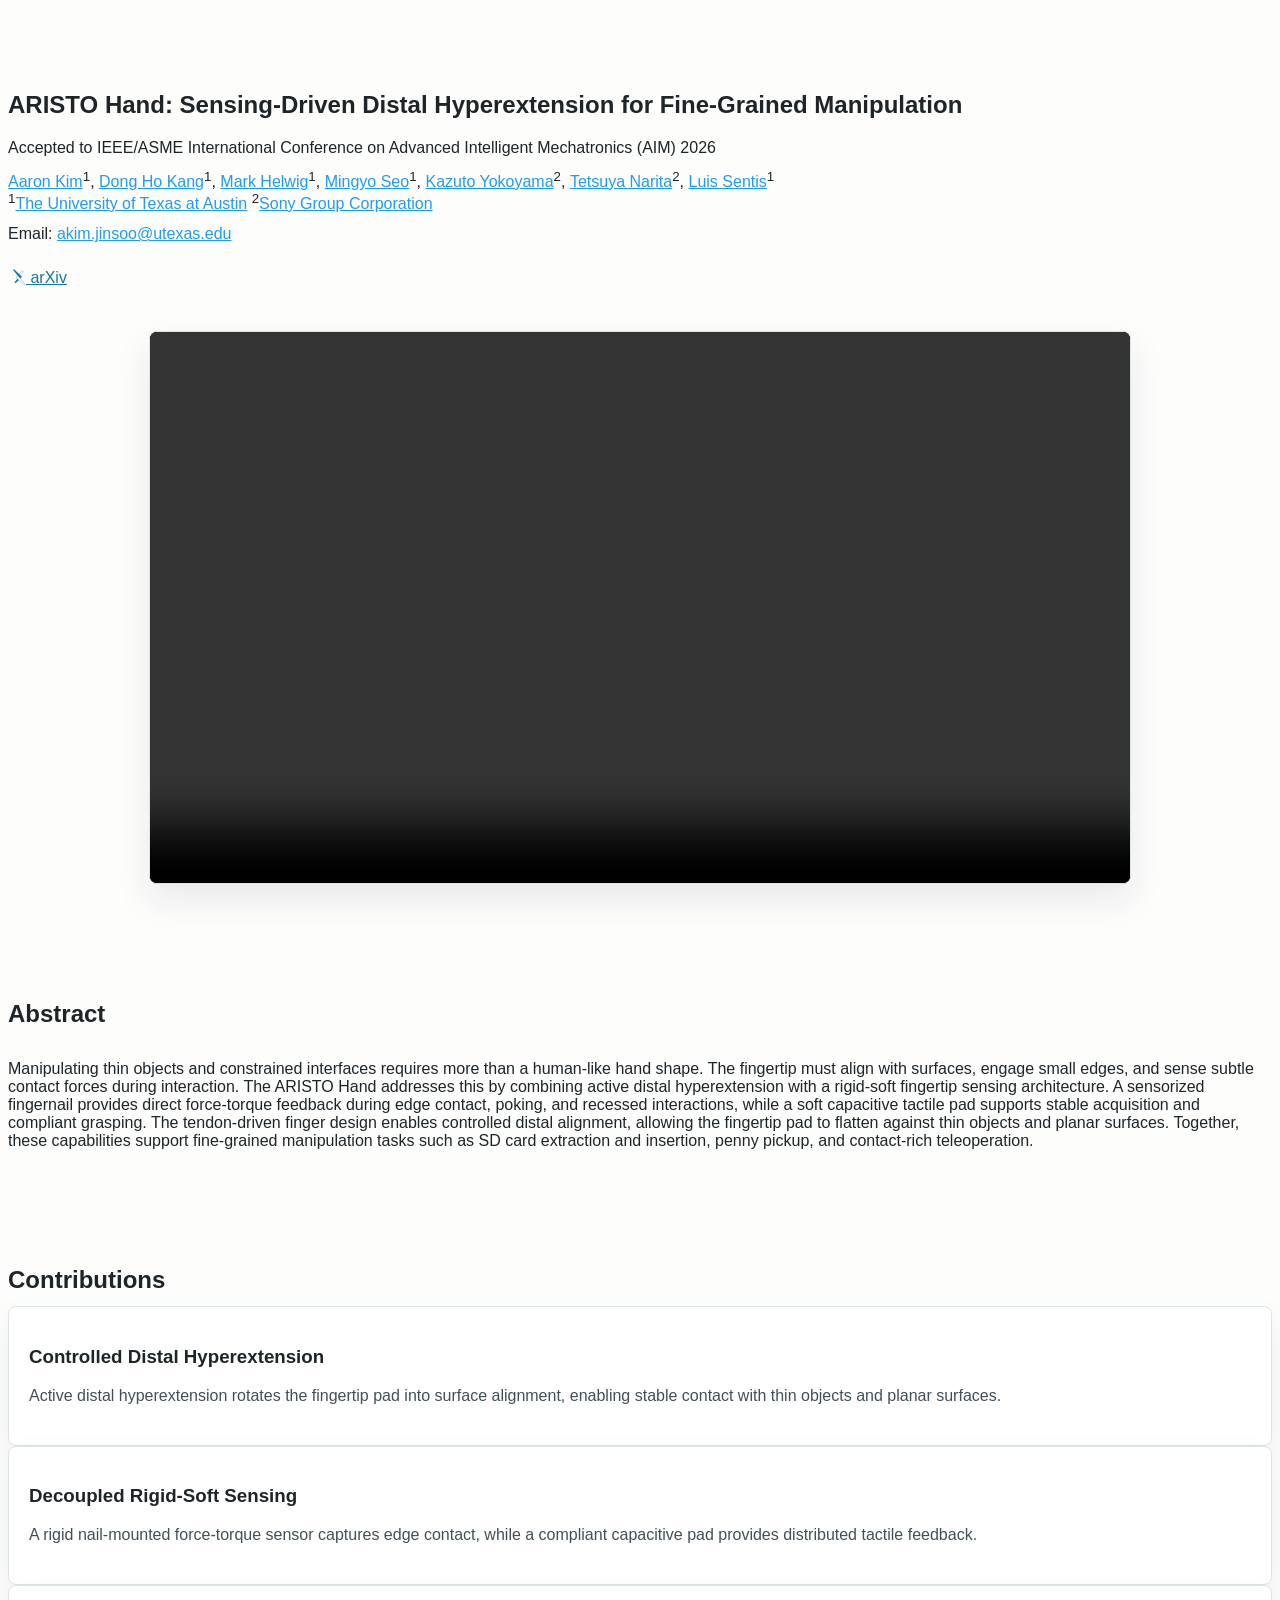
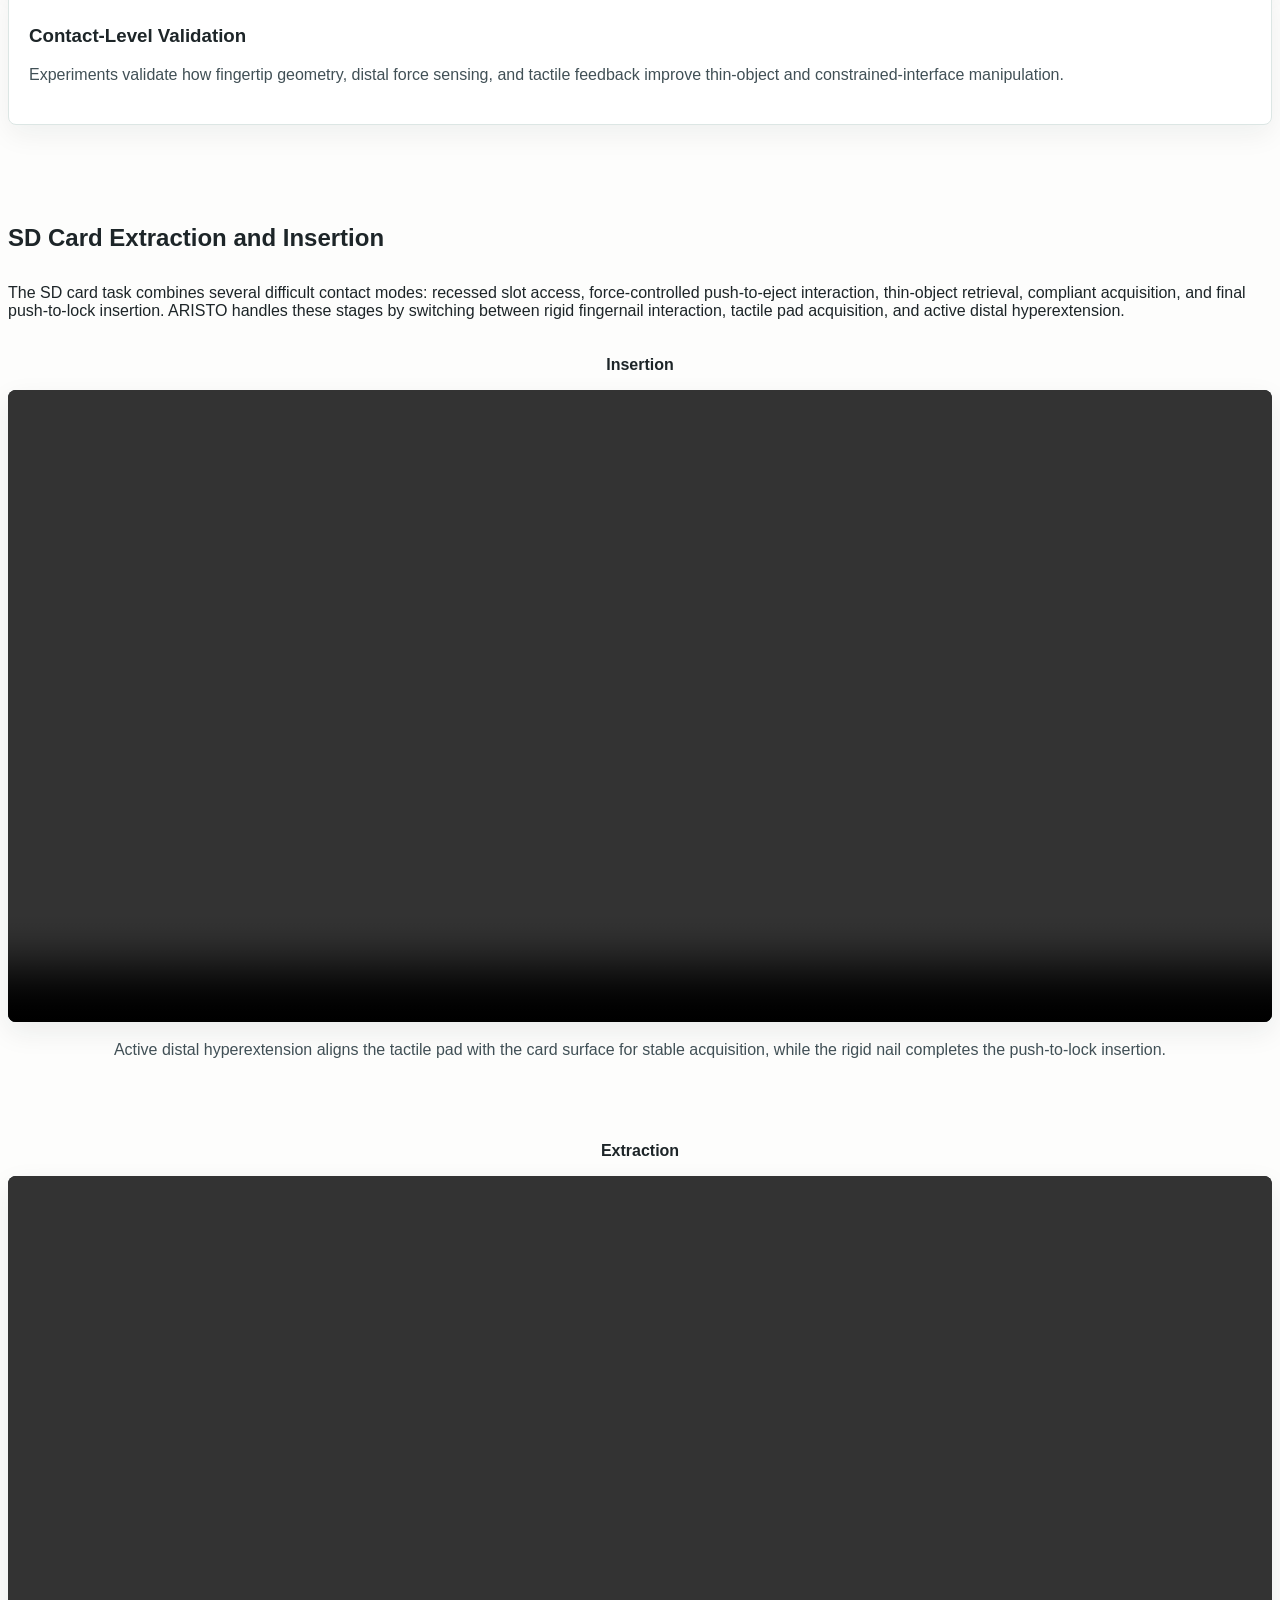
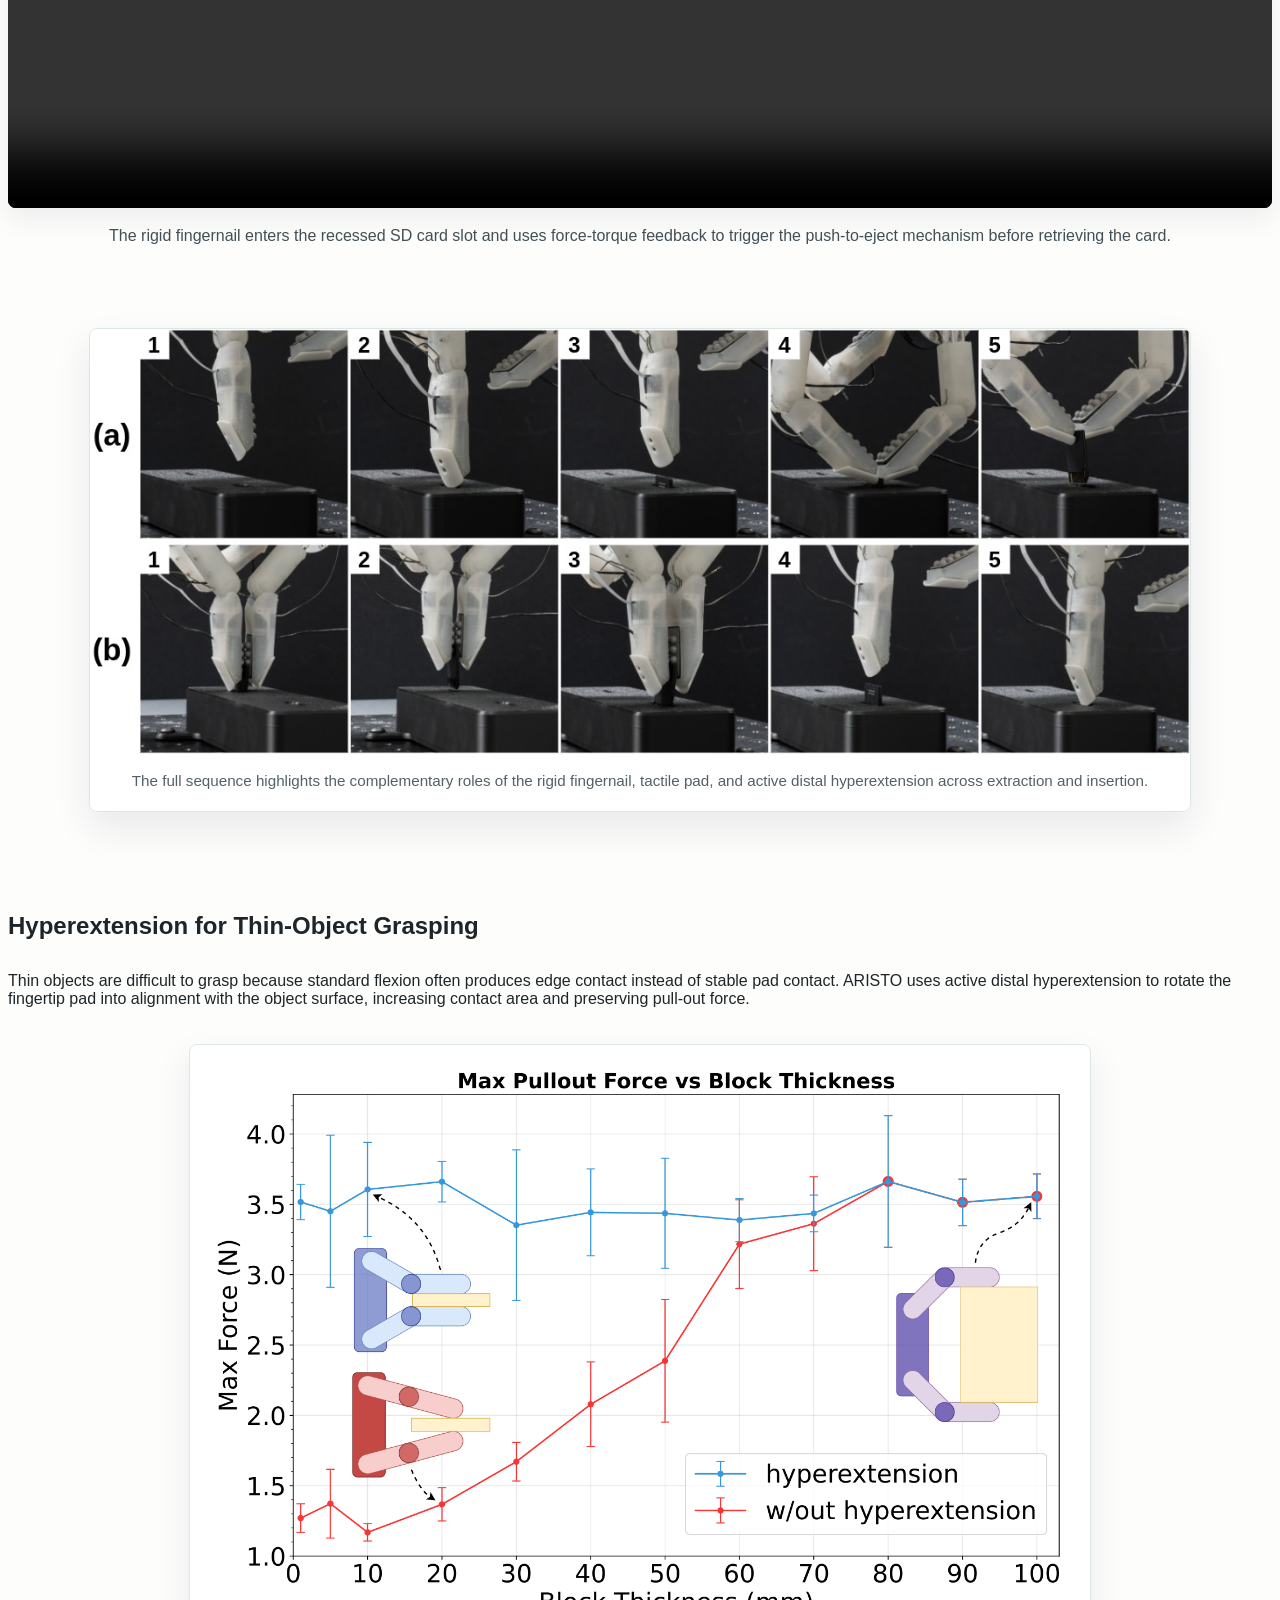
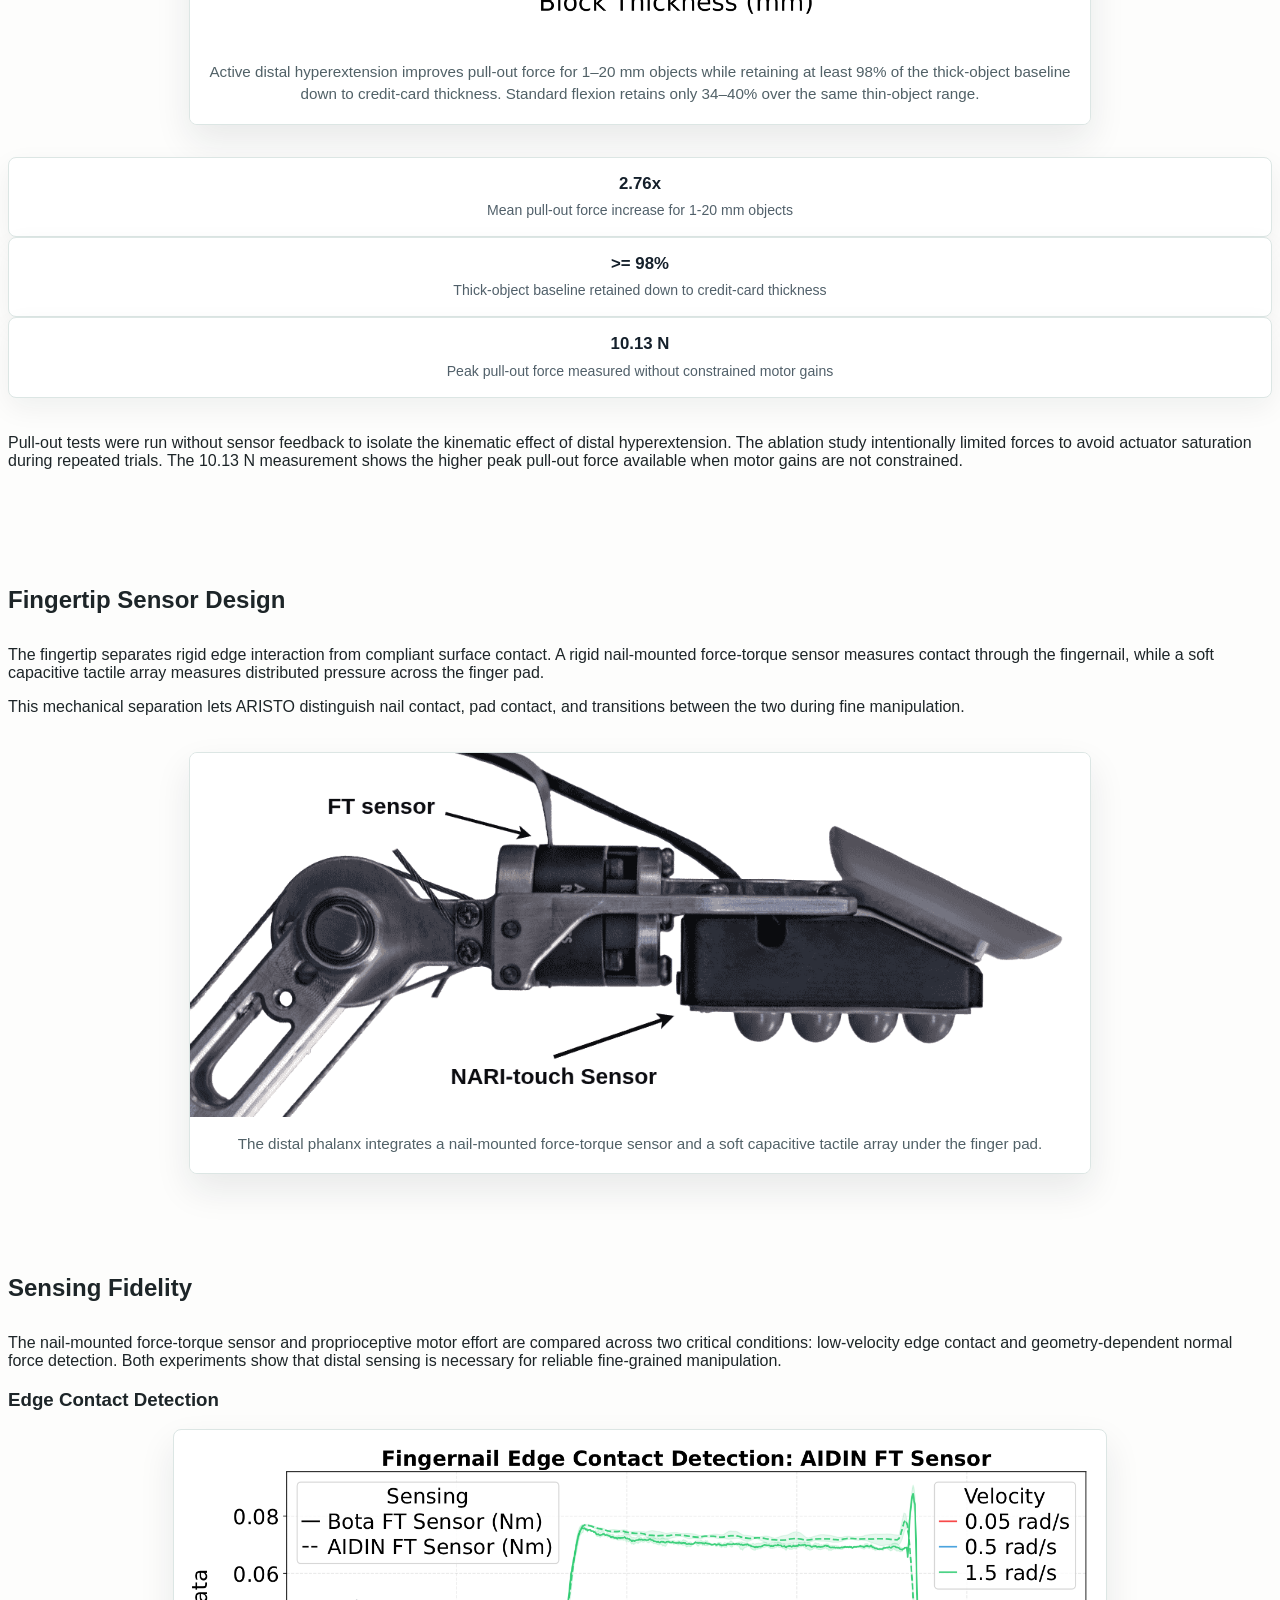
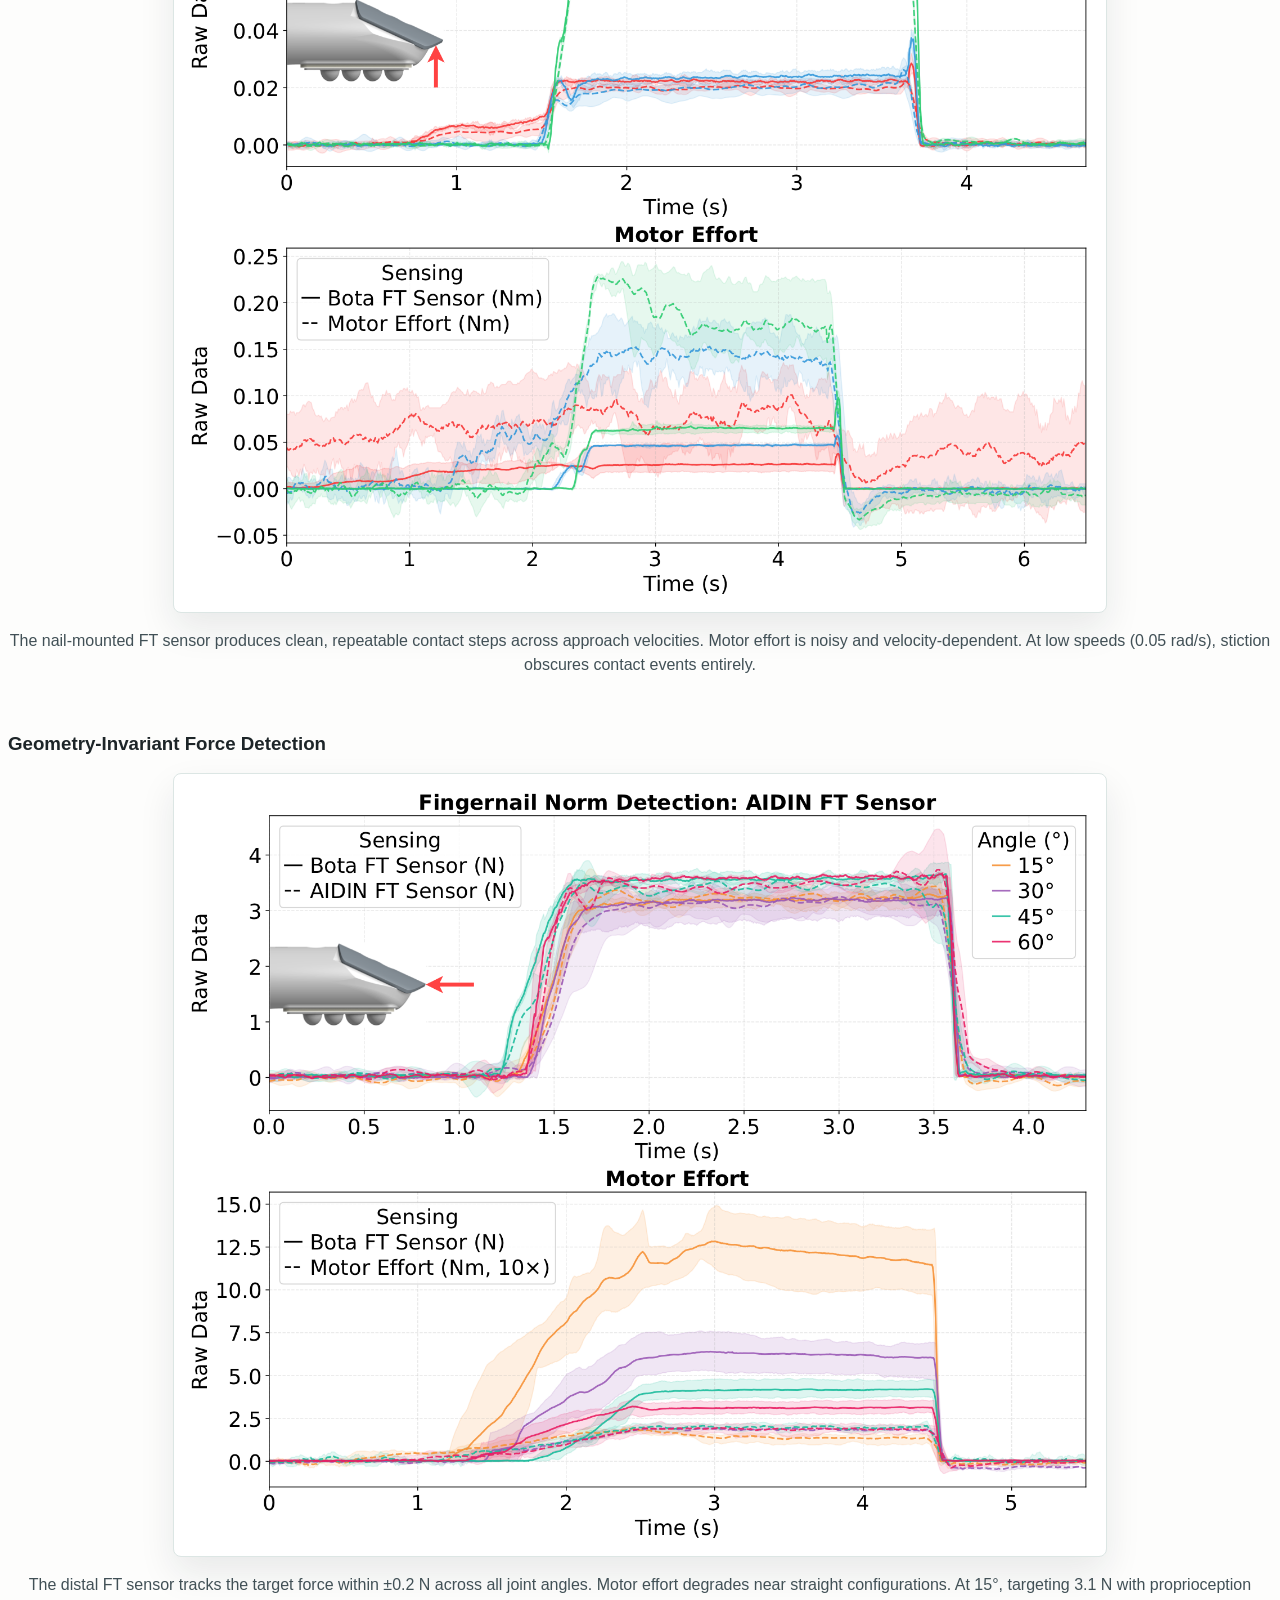
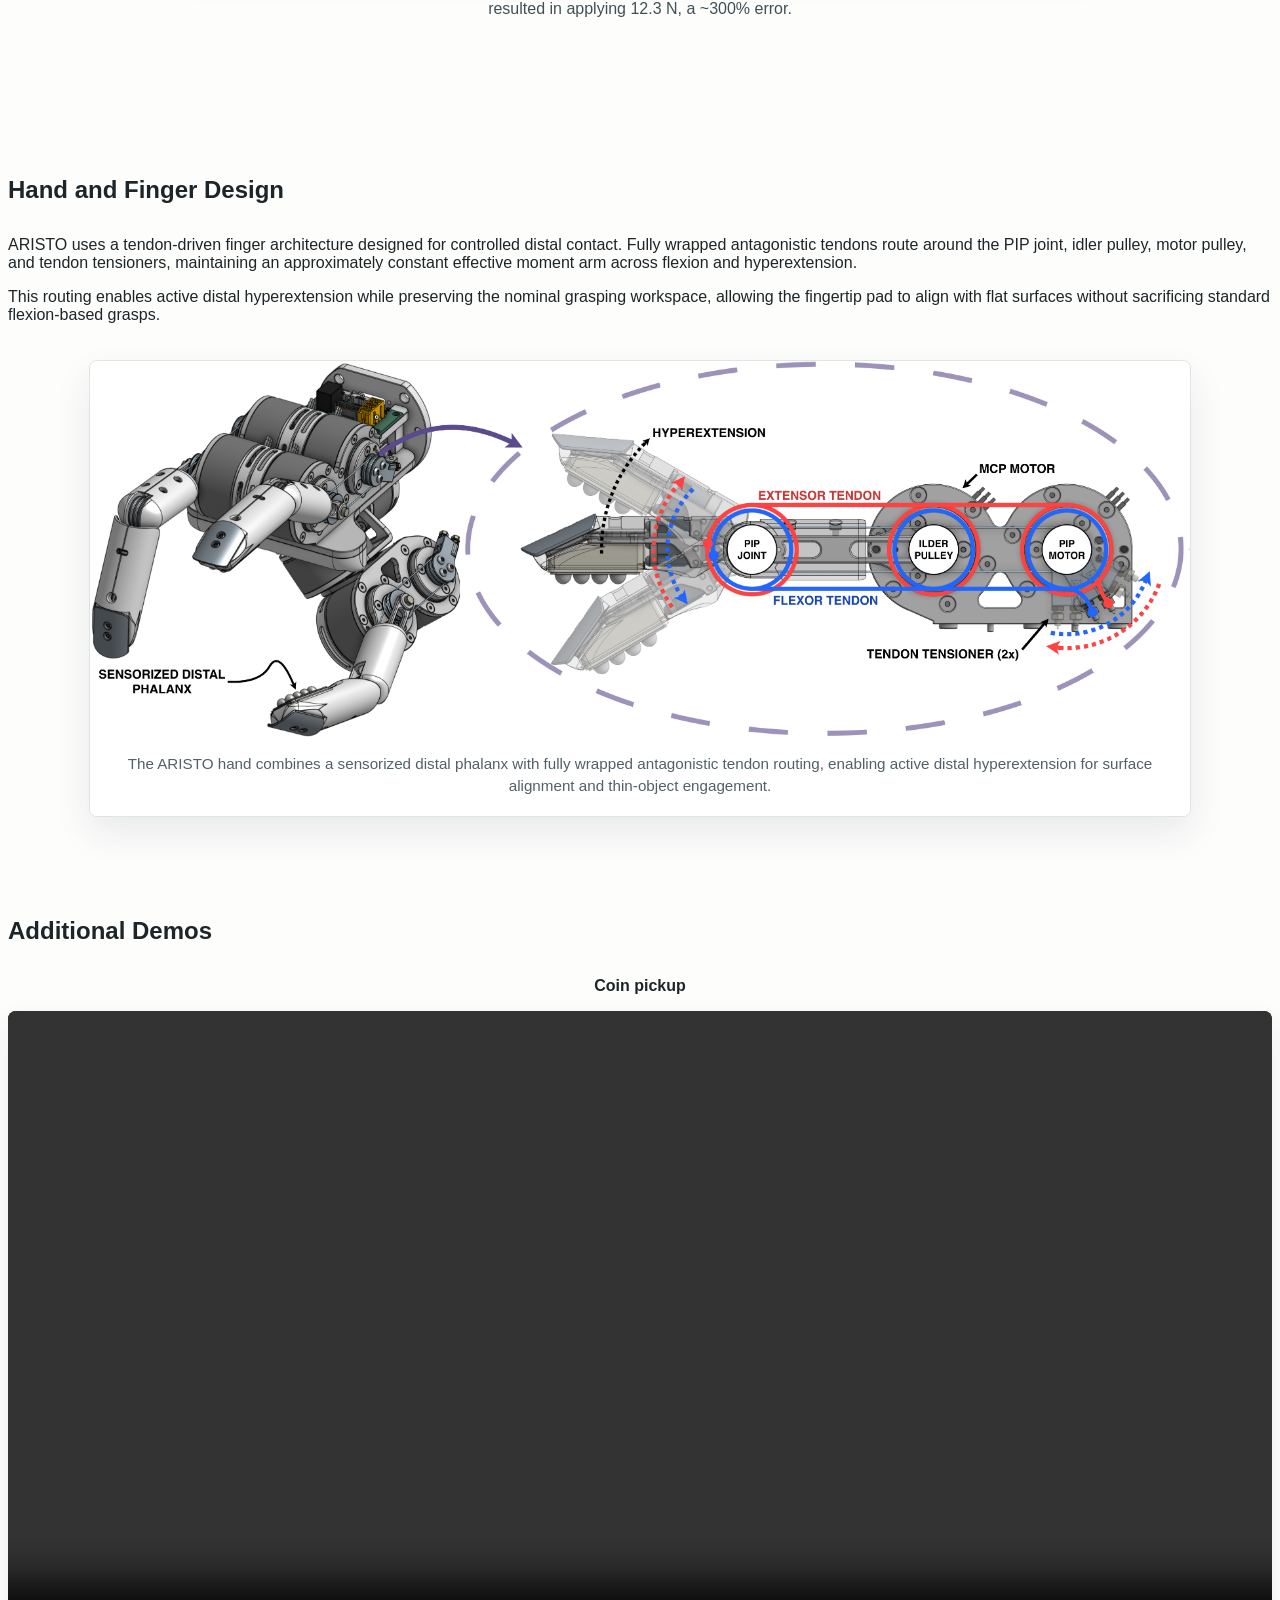
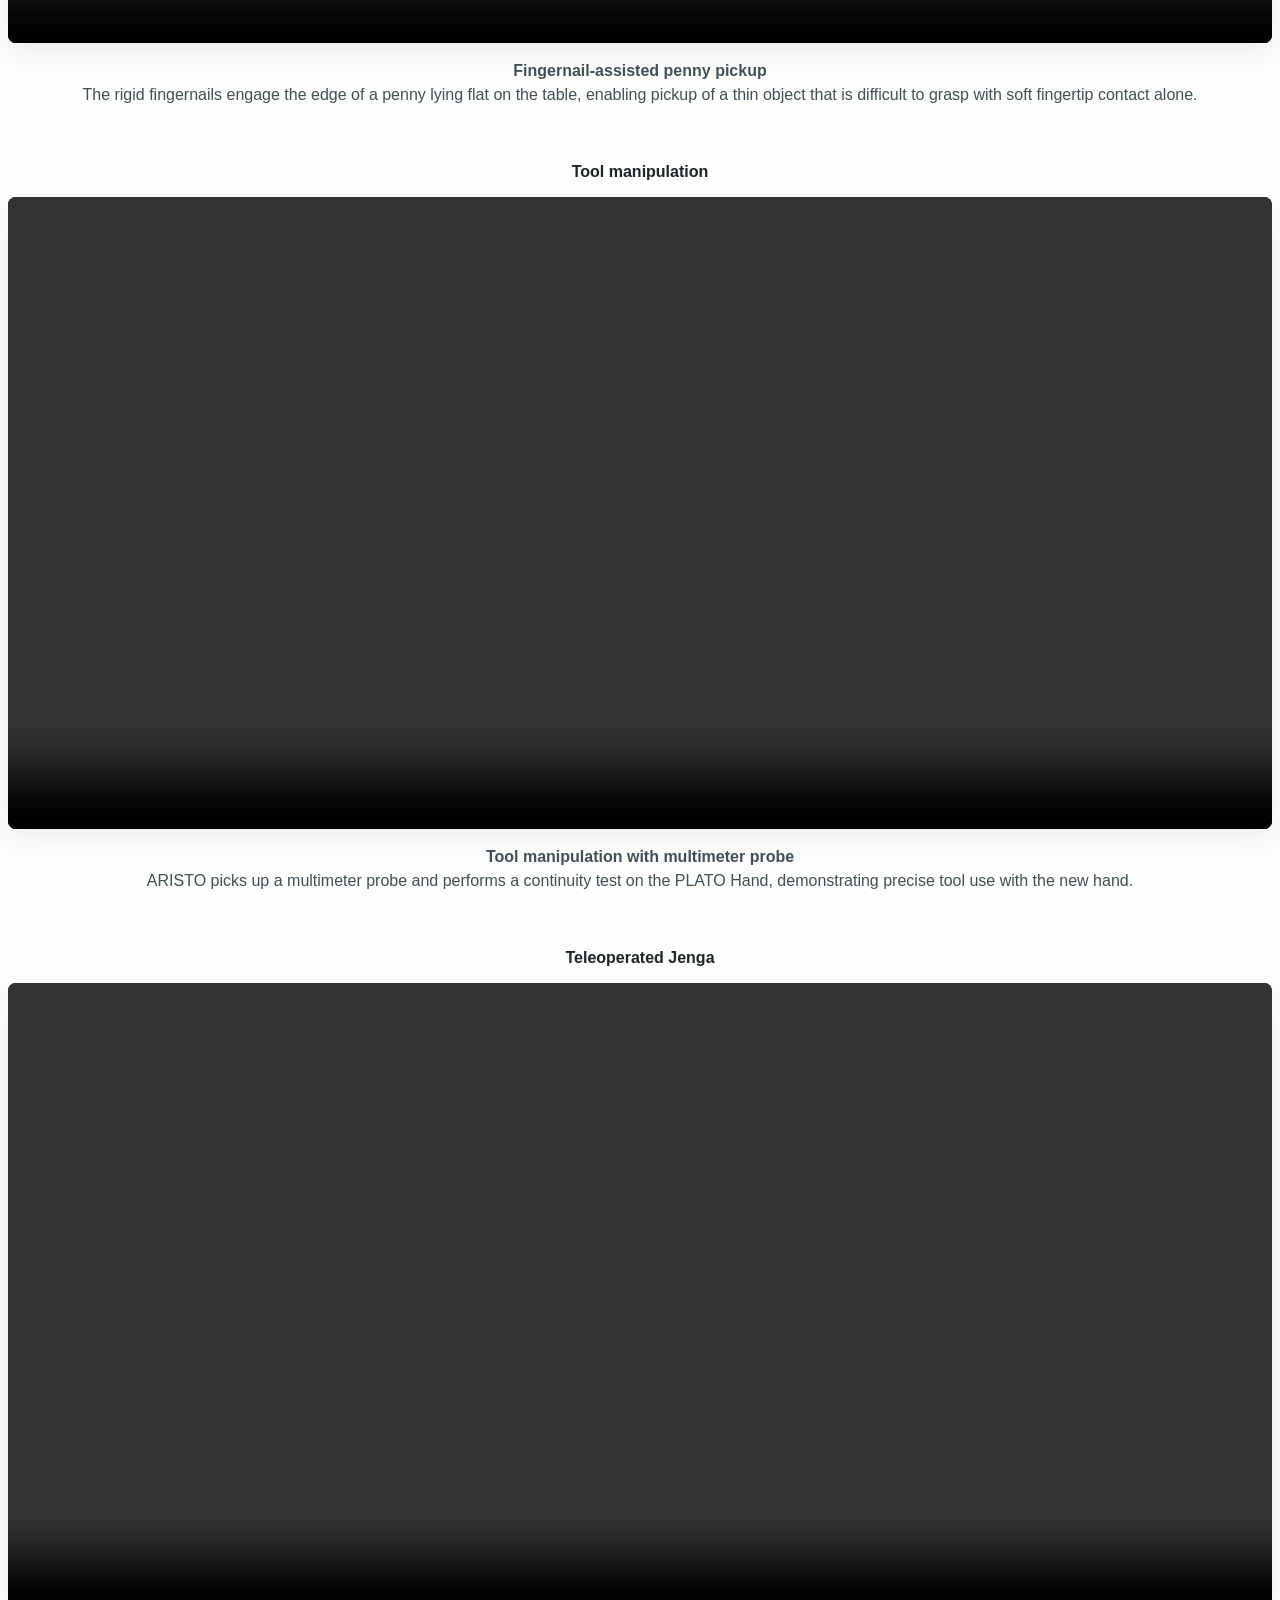
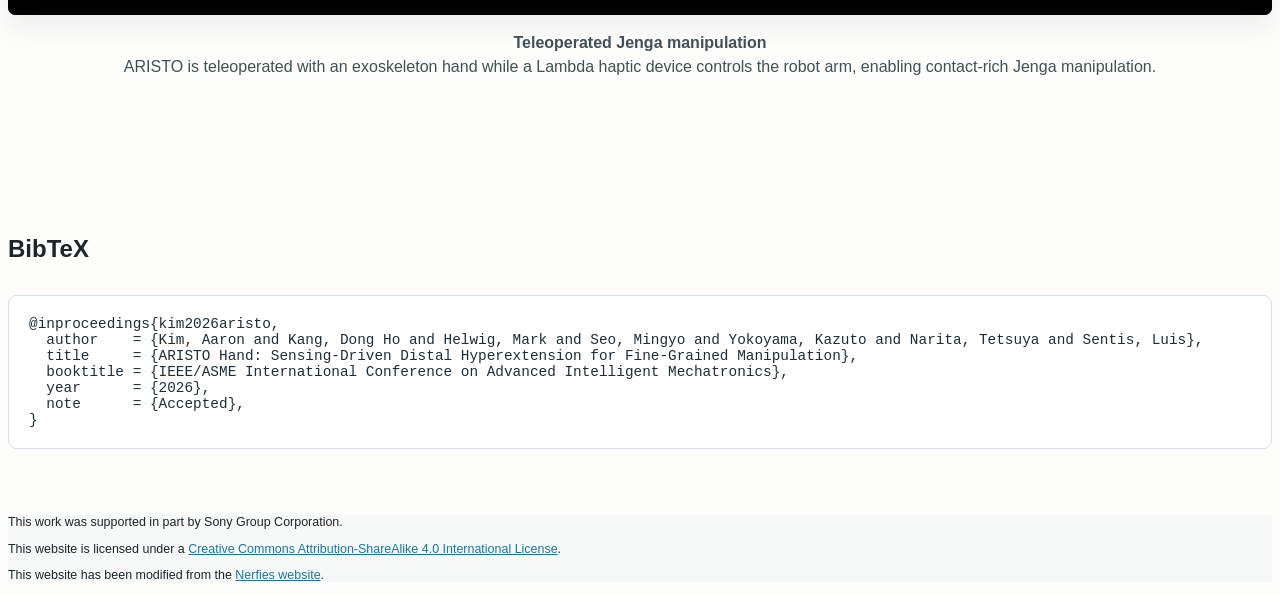
==== commit d512d0f3: "Update project website with revised content and demo videos - Rewrote all section text: contribution" ====
--- a/index.html
+++ b/index.html
@@ -1,32 +1,32 @@
-<!DOCTYPE html>
-<html lang="en">
-<head>
-  <meta charset="utf-8">
-  <meta name="description"
-        content="ARISTO Hand: Sensing-Driven Distal Hyperextension for Fine-Grained Manipulation">
+<!DOCTYPE html>
+<html lang="en">
+<head>
+  <meta charset="utf-8">
+  <meta name="description"
+        content="ARISTO Hand: Sensing-Driven Distal Hyperextension for Fine-Grained Manipulation">
   <meta name="keywords" content="ARISTO Hand, AIM 2026, IEEE/ASME International Conference on Advanced Intelligent Mechatronics, Robotic Hand, Humanoid Robots, Dexterous Manipulation, Tactile Sensing, Distal Hyperextension">
-  <meta name="viewport" content="width=device-width, initial-scale=1">
-  <title>ARISTO Hand: Sensing-Driven Distal Hyperextension for Fine-Grained Manipulation</title>
-
-  <link href="https://fonts.googleapis.com/css?family=Google+Sans|Noto+Sans|Castoro"
-        rel="stylesheet">
-
+  <meta name="viewport" content="width=device-width, initial-scale=1">
+  <title>ARISTO Hand: Sensing-Driven Distal Hyperextension for Fine-Grained Manipulation</title>
+
+  <link href="https://fonts.googleapis.com/css?family=Google+Sans|Noto+Sans|Castoro"
+        rel="stylesheet">
+
   <link rel="stylesheet" href="./static/css/bulma.min.css">
   <link rel="stylesheet" href="./static/css/fontawesome.all.min.css">
   <link rel="stylesheet" href="./static/css/academicons.min.css">
   <link rel="stylesheet" href="./static/css/index.css">
-
-  <script src="https://ajax.googleapis.com/ajax/libs/jquery/3.5.1/jquery.min.js"></script>
-  <script defer src="./static/js/fontawesome.all.min.js"></script>
-  <script src="./static/js/index.js"></script>
-</head>
-<body>
-
-<section class="hero">
-  <div class="hero-body">
-    <div class="container is-max-desktop">
-      <div class="columns is-centered">
-        <div class="column has-text-centered">
+
+  <script src="https://ajax.googleapis.com/ajax/libs/jquery/3.5.1/jquery.min.js"></script>
+  <script defer src="./static/js/fontawesome.all.min.js"></script>
+  <script src="./static/js/index.js"></script>
+</head>
+<body>
+
+<section class="hero site-hero">
+  <div class="hero-body">
+    <div class="container is-max-desktop">
+      <div class="columns is-centered">
+        <div class="column has-text-centered">
           <h1 class="title is-1 publication-title">ARISTO Hand: Sensing-Driven Distal Hyperextension for Fine-Grained Manipulation</h1>
 
           <p class="is-size-5 has-text-weight-semibold" style="margin-bottom: 0.75rem;">
@@ -34,20 +34,20 @@
           </p>
 
           <div class="is-size-5 publication-authors">
-            <span class="author-block"><a href="https://www.aaronjkim.com/">Aaron Kim</a><sup>1</sup>,</span>
-            <span class="author-block"><a href="https://dokkev.github.io">Dong Ho Kang</a><sup>1</sup>,</span>
+            <span class="author-block"><a href="https://www.aaronjkim.com/">Aaron Kim</a><sup>1</sup>,</span>
+            <span class="author-block"><a href="https://dokkev.github.io">Dong Ho Kang</a><sup>1</sup>,</span>
             <span class="author-block"><a href="https://www.linkedin.com/in/mark-l-helwig/">Mark Helwig</a><sup>1</sup>,</span>
-            <span class="author-block"><a href="https://mingyoseo.com/">Mingyo Seo</a><sup>1</sup>,</span>
+            <span class="author-block"><a href="https://mingyoseo.com/">Mingyo Seo</a><sup>1</sup>,</span>
             <span class="author-block"><a href="https://www.linkedin.com/in/kazuto-yokoyama-436a69360/">Kazuto Yokoyama</a><sup>2</sup>,</span>
             <span class="author-block"><a href="https://www.linkedin.com/in/tetsuya-narita-9a19a215/">Tetsuya Narita</a><sup>2</sup>,</span>
-            <span class="author-block"><a href="https://www.ae.utexas.edu/people/faculty/faculty-directory/sentis/">Luis Sentis</a><sup>1</sup></span>
-          </div>
-
-          <div class="is-size-5 publication-authors">
-            <span class="author-block"><sup>1</sup><a href="https://sites.utexas.edu/hcrl/">The University of Texas at Austin</a></span>
-            <span class="author-block"><sup>2</sup><a href="https://www.sony.co.jp/en/">Sony Group Corporation</a></span>
-          </div>
-
+            <span class="author-block"><a href="https://www.ae.utexas.edu/people/faculty/faculty-directory/sentis/">Luis Sentis</a><sup>1</sup></span>
+          </div>
+
+          <div class="is-size-5 publication-authors">
+            <span class="author-block"><sup>1</sup><a href="https://sites.utexas.edu/hcrl/">The University of Texas at Austin</a></span>
+            <span class="author-block"><sup>2</sup><a href="https://www.sony.co.jp/en/">Sony Group Corporation</a></span>
+          </div>
+
           <div class="is-size-6 publication-authors contact-line">
             <span class="author-block">Email: <a href="mailto:akim.jinsoo@utexas.edu">akim.jinsoo@utexas.edu</a></span>
           </div>
@@ -67,391 +67,350 @@
       </div>
     </div>
   </div>
-</section>
-
-<section class="hero teaser">
-  <div class="container is-max-desktop">
-    <div class="hero-body">
-      <figure class="hero-figure">
-        <img src="./static/images/figure_1.png"
-             alt="Overview of the ARISTO Hand and fine-grained manipulation behaviors">
-        <figcaption>
-          Overview of the ARISTO Hand and fine-grained manipulation behaviors: a 7-DoF robotic arm mounted hand, distal hyperextension against a planar surface, a close-up of the sensorized fingernail, and secure interaction with a thin object.
-        </figcaption>
-      </figure>
-    </div>
-  </div>
-</section>
-
-<section class="section" id="abstract">
-  <div class="container is-max-desktop">
-    <div class="columns is-centered has-text-centered">
-      <div class="column is-four-fifths">
-        <h2 class="title is-3">Abstract</h2>
-        <div class="content has-text-justified">
-          <p>
-            Manipulation of thin objects requires precise contact geometry and reliable force perception, yet many anthropomorphic robotic hands lack the mechanical and sensing capabilities required for such interactions. We present the ARISTO Hand, a tendon-driven robotic hand that integrates active distal hyperextension with a hybrid fingertip sensing architecture combining a rigid nail-mounted force-torque sensor and a soft capacitive tactile array. Active hyperextension enables controlled fingertip engagement beyond the kinematic limits of standard flexion, increasing pull-out force by 2.76x for object thicknesses of 1-20 mm while preserving the nominal grasp capability. The rigid nail-mounted sensor provides reliable force measurements during edge contacts, where proprioceptive force estimation degrades due to Jacobian singularities. We validate the proposed architecture through quantitative force characterization and a multi-stage SD card extraction and insertion task.
-          </p>
-        </div>
-      </div>
-    </div>
-  </div>
 </section>
 
-<section class="section story-band" id="contributions">
-  <div class="container is-max-desktop">
-    <div class="columns is-centered has-text-centered">
-      <div class="column is-four-fifths">
-        <h2 class="title is-3">Contributions</h2>
-        <p class="content">
-          ARISTO stands for Anthropomorphic, Robotic, Integrated-Sensing, Tendon-Operated.
-        </p>
-      </div>
-    </div>
-    <div class="columns contribution-grid">
-      <div class="column">
-        <div class="contribution-item">
-          <h3 class="title is-5">Distal Hyperextension</h3>
-          <p>
-            A tendon-driven distal hyperextension mechanism actively aligns the fingertip with flat surfaces for stable thin-object manipulation.
-          </p>
-        </div>
-      </div>
-      <div class="column">
-        <div class="contribution-item">
-          <h3 class="title is-5">Rigid-Soft Sensing</h3>
-          <p>
-            A rigid nail-mounted force-torque sensor supports edge interaction while a compliant tactile pad monitors surface contact and slip.
-          </p>
-        </div>
-      </div>
-      <div class="column">
-        <div class="contribution-item">
-          <h3 class="title is-5">Experimental Validation</h3>
-          <p>
-            Force characterization and SD-card manipulation show how fingertip geometry affects force transmission and contact observability.
-          </p>
-        </div>
-      </div>
-    </div>
-  </div>
-</section>
-
-<section class="section">
-  <div class="container is-max-desktop">
-    <div class="columns is-centered has-text-centered">
-      <div class="column is-four-fifths">
-        <h2 class="title is-3">Why Distal Hyperextension?</h2>
-        <div class="content has-text-justified">
-          <p>
-            Small, thin, and fragile objects expose a gap in many dexterous hands: the hand must align a fingertip with a surface, detect subtle contact transitions, and generate secure engagement without crushing or losing the object. ARISTO addresses this by actively shaping contact at the distal phalanx instead of relying only on standard flexion.
-          </p>
-          <p>
-            The result is a hand that can flatten a fingertip against planar surfaces, place a rigid sensing nail into edge contacts, and still preserve the grasping behaviors expected from an anthropomorphic tendon-driven hand.
-          </p>
-        </div>
-      </div>
-    </div>
-  </div>
-</section>
-
-<section class="section" id="video">
-  <div class="container is-max-desktop">
-    <div class="columns is-centered has-text-centered">
-      <div class="column is-four-fifths">
-        <h2 class="title is-3">Video</h2>
-        <div class="video-placeholder" role="img" aria-label="Video coming soon">
-          <span class="icon is-large">
-            <i class="fas fa-play-circle"></i>
-          </span>
-          <p>Video coming soon</p>
-        </div>
-      </div>
-    </div>
-  </div>
-</section>
-
-<section class="section" id="mechanism">
-  <div class="container is-max-desktop">
-    <div class="columns is-centered">
-      <div class="column is-full-width">
-        <h2 class="title is-3 has-text-centered">Mechanism Design</h2>
-        <div class="content has-text-justified">
-          <p>
-            ARISTO uses an antagonist tendon path to drive the distal phalanx beyond a neutral extension posture. A dedicated routing path through the PIP joint, idler pulley, PIP motor, and tendon tensioners creates controlled distal hyperextension while maintaining the hand's nominal grasping workspace.
-          </p>
-        </div>
-        <figure class="figure-panel wide-figure">
-          <img src="./static/images/aristo-cad-diagram-web.jpg"
-               alt="CAD diagram of the ARISTO Hand tendon routing and distal hyperextension mechanism">
-          <figcaption>
-            The sensorized distal phalanx combines a rigid nail contact surface with an actuation path that enables hyperextension for surface alignment and thin-object engagement.
-          </figcaption>
-        </figure>
-      </div>
-    </div>
-  </div>
-</section>
-
-<section class="section story-band" id="sensing">
-  <div class="container is-max-desktop">
-    <div class="columns is-centered">
-      <div class="column is-full-width">
-        <h2 class="title is-3 has-text-centered">Hybrid Fingertip Sensing</h2>
-        <div class="content has-text-justified">
-          <p>
-            The fingertip separates sensing roles across two contact surfaces. The rigid nail-mounted force-torque sensor measures edge and nail contacts with a direct load path, while the soft NARI-touch sensor captures distributed contact across the finger pad.
-          </p>
-          <p>
-            This hybrid layout is designed for interactions where a single sensing modality is ambiguous: the hand can sense nail contact, pad contact, and transitions between them during fine manipulation.
-          </p>
-        </div>
-        <figure class="figure-panel">
-          <img src="./static/images/finger-sensor.png"
-               alt="ARISTO fingertip with force-torque sensor and NARI-touch sensor">
-          <figcaption>
-            The distal phalanx integrates a force-torque sensor behind the fingernail and a soft capacitive tactile array under the finger pad.
-          </figcaption>
-        </figure>
-      </div>
-    </div>
-  </div>
-</section>
-
-<section class="section" id="experiments">
-  <div class="container is-max-desktop">
-    <div class="columns is-centered">
-      <div class="column is-full-width">
-        <h2 class="title is-3 has-text-centered">Force Characterization</h2>
-        <div class="content has-text-justified">
-          <p>
-            The experiments quantify the core premise of the hand: changing distal posture changes the contact mechanics available to the robot. Hyperextension maintains high pull-out force over thin object thicknesses where non-hyperextended postures provide weaker engagement.
-          </p>
-          <p>
-            The paper also reports joint-level NIST metrics and transmission linearity experiments that characterize ARISTO's force-transparent, low-reduction design.
-          </p>
-        </div>
-
-        <div class="metrics-block">
-          <h3 class="title is-4 has-text-centered">NIST Hand Performance Metrics</h3>
-          <div class="table-container">
-            <table class="table is-bordered is-striped is-fullwidth metric-table">
-              <thead>
-                <tr>
-                  <th>Metric</th>
-                  <th>Value</th>
-                  <th>95% CI</th>
-                </tr>
-              </thead>
-              <tbody>
-                <tr>
-                  <td>Fingertip Force (Continuous)</td>
-                  <td>4.88 N</td>
-                  <td>-</td>
-                </tr>
-                <tr>
-                  <td>Grasp Strength (80 mm cylinder)</td>
-                  <td>17.81 N</td>
-                  <td>[17.80, 17.82] N</td>
-                </tr>
-                <tr>
-                  <td>Grasp Cycle Time</td>
-                  <td>448.44 ms</td>
-                  <td>[444.80, 452.08] ms</td>
-                </tr>
-              </tbody>
-            </table>
-          </div>
-
-          <h3 class="title is-4 has-text-centered">Comparison Under NIST Protocols</h3>
-          <div class="table-container">
-            <table class="table is-bordered is-striped is-fullwidth metric-table">
-              <thead>
-                <tr>
-                  <th>Hand</th>
-                  <th>Finger Force</th>
-                  <th>Grasp Force</th>
-                  <th>Cycle Time</th>
-                </tr>
-              </thead>
-              <tbody>
-                <tr>
-                  <td>ARISTO</td>
-                  <td>4.88 N</td>
-                  <td>17.81 N</td>
-                  <td>0.448 s</td>
-                </tr>
-                <tr>
-                  <td>Schunk DH</td>
-                  <td>22.11 N</td>
-                  <td>76.11 N</td>
-                  <td>-</td>
-                </tr>
-                <tr>
-                  <td>Robotiq 3F</td>
-                  <td>39.65 N</td>
-                  <td>92.97 N</td>
-                  <td>3.82 s</td>
-                </tr>
-              </tbody>
-            </table>
-          </div>
-        </div>
-
-        <div class="stat-grid">
+<main>
+  <section class="hero teaser" id="demo" aria-label="ARISTO Hand demo video">
+    <div class="container is-max-desktop">
+      <div class="hero-body">
+        <figure class="media-frame hero-video-frame">
+          <video id="teaser" class="main-demo" autoplay muted loop playsinline controls>
+            <source src="./static/videos/aristo-demo.mp4" type="video/mp4">
+            Your browser does not support the video tag.
+          </video>
+        </figure>
+      </div>
+    </div>
+  </section>
+
+  <section class="section" id="abstract">
+    <div class="container is-max-desktop">
+      <div class="columns is-centered section-intro">
+        <div class="column is-full-width">
+          <h2 class="title is-3 has-text-centered" style="margin-bottom: 2rem;">Abstract</h2>
+          <div class="content has-text-justified">
+            <p>
+              Manipulating thin objects and constrained interfaces requires more than a human-like hand shape. The fingertip must align with surfaces, engage small edges, and sense subtle contact forces during interaction. The ARISTO Hand addresses this by combining active distal hyperextension with a rigid-soft fingertip sensing architecture. A sensorized fingernail provides direct force-torque feedback during edge contact, poking, and recessed interactions, while a soft capacitive tactile pad supports stable acquisition and compliant grasping. The tendon-driven finger design enables controlled distal alignment, allowing the fingertip pad to flatten against thin objects and planar surfaces. Together, these capabilities support fine-grained manipulation tasks such as SD card extraction and insertion, penny pickup, and contact-rich teleoperation.
+            </p>
+          </div>
+        </div>
+      </div>
+    </div>
+  </section>
+
+  <section class="section story-band" id="contributions">
+    <div class="container is-max-desktop">
+      <div class="columns is-centered has-text-centered">
+        <div class="column is-full-width">
+          <h2 class="title is-3" style="margin-bottom: 0.75rem;">Contributions</h2>
+          
+        </div>
+      </div>
+      <div class="columns contribution-grid">
+        <div class="column">
+          <div class="contribution-item">
+            <h3 class="title is-5">Controlled Distal Hyperextension</h3>
+            <p>
+              Active distal hyperextension rotates the fingertip pad into surface alignment, enabling stable contact with thin objects and planar surfaces.
+            </p>
+          </div>
+        </div>
+        <div class="column">
+          <div class="contribution-item">
+            <h3 class="title is-5">Decoupled Rigid-Soft Sensing</h3>
+            <p>
+              A rigid nail-mounted force-torque sensor captures edge contact, while a compliant capacitive pad provides distributed tactile feedback.
+            </p>
+          </div>
+        </div>
+        <div class="column">
+          <div class="contribution-item">
+            <h3 class="title is-5">Contact-Level Validation</h3>
+            <p>
+              Experiments validate how fingertip geometry, distal force sensing, and tactile feedback improve thin-object and constrained-interface manipulation.
+            </p>
+          </div>
+        </div>
+      </div>
+    </div>
+  </section>
+
+  <section class="section" id="sd-card">
+    <div class="container is-max-desktop">
+      <div class="columns is-centered section-intro">
+        <div class="column is-full-width">
+          <h2 class="title is-3 has-text-centered" style="margin-bottom: 2rem;">SD Card Extraction and Insertion</h2>
+          <div class="content has-text-justified">
+            <p>
+              The SD card task combines several difficult contact modes: recessed slot access, force-controlled push-to-eject interaction, thin-object retrieval, compliant acquisition, and final push-to-lock insertion. ARISTO handles these stages by switching between rigid fingernail interaction, tactile pad acquisition, and active distal hyperextension.
+            </p>
+          </div>
+        </div>
+      </div>
+
+      <div class="columns is-multiline is-variable is-4 manipulation-demo-grid">
+        <div class="column is-half">
+          <h4 class="title is-5">Insertion</h4>
+          <video class="demo-video" autoplay muted loop playsinline controls>
+            <source src="./static/videos/sdcardinsert.mp4" type="video/mp4">
+            Your browser does not support the video tag.
+          </video>
+          <p class="demo-caption">
+            Active distal hyperextension aligns the tactile pad with the card surface for stable acquisition, while the rigid nail completes the push-to-lock insertion.
+          </p>
+        </div>
+
+        <div class="column is-half">
+          <h4 class="title is-5">Extraction</h4>
+          <video class="demo-video" autoplay muted loop playsinline controls>
+            <source src="./static/videos/sdcardextract.mp4" type="video/mp4">
+            Your browser does not support the video tag.
+          </video>
+          <p class="demo-caption">
+            The rigid fingernail enters the recessed SD card slot and uses force-torque feedback to trigger the push-to-eject mechanism before retrieving the card.
+          </p>
+        </div>
+      </div>
+
+      <figure class="figure-panel wide-figure">
+        <img src="./static/images/sd-card.jpg"
+             alt="Multi-stage SD card extraction and insertion task">
+        <figcaption>
+          The full sequence highlights the complementary roles of the rigid fingernail, tactile pad, and active distal hyperextension across extraction and insertion.
+        </figcaption>
+      </figure>
+    </div>
+  </section>
+
+  <section class="section story-band" id="hyperextension">
+    <div class="container is-max-desktop">
+      <div class="columns is-centered section-intro">
+        <div class="column is-full-width">
+          <h2 class="title is-3 has-text-centered" style="margin-bottom: 2rem;">Hyperextension for Thin-Object Grasping</h2>
+          <div class="content has-text-justified">
+            <p>
+              Thin objects are difficult to grasp because standard flexion often produces edge contact instead of stable pad contact. ARISTO uses active distal hyperextension to rotate the fingertip pad into alignment with the object surface, increasing contact area and preserving pull-out force.
+            </p>
+          </div>
+        </div>
+      </div>
+
+      <figure class="figure-panel">
+        <img src="./static/images/hyperextension.png"
+             alt="Pull-out force versus block thickness with and without hyperextension">
+        <figcaption>
+          Active distal hyperextension improves pull-out force for 1–20 mm objects while retaining at least 98% of the thick-object baseline down to credit-card thickness. Standard flexion retains only 34–40% over the same thin-object range.
+        </figcaption>
+      </figure>
+
+      <div class="columns stat-columns is-centered" style="padding-top: 2rem;">
+        <div class="column">
           <div class="stat-card">
-            <span class="stat-value">R<sup>2</sup> = 0.982 +/- 0.007</span>
-            <span class="stat-label">Mean force-effort linearity across MCP angles</span>
-          </div>
+            <span class="stat-value">2.76x</span>
+            <span class="stat-label">Mean pull-out force increase for 1-20 mm objects</span>
+          </div>
+        </div>
+        <div class="column">
           <div class="stat-card">
-            <span class="stat-value">F = 20.13u + 0.71</span>
-            <span class="stat-label">Global effort-to-force fit</span>
-          </div>
-          <div class="stat-card">
-            <span class="stat-value">2.14%</span>
-            <span class="stat-label">Force-effort slope variation across configurations</span>
-          </div>
+            <span class="stat-value">&gt;= 98%</span>
+            <span class="stat-label">Thick-object baseline retained down to credit-card thickness</span>
+          </div>
+        </div>
+        <div class="column">
           <div class="stat-card">
             <span class="stat-value">10.13 N</span>
             <span class="stat-label">Peak pull-out force measured without constrained motor gains</span>
           </div>
         </div>
-
-        <figure class="figure-panel">
-          <img src="./static/images/hyperextension.png"
-               alt="Pull-out force versus block thickness with and without hyperextension">
-          <figcaption>
-            Active hyperextension increases pull-out force for thin blocks from 1-20 mm while retaining at least 98% of the thick-object baseline down to credit-card thickness. Standard flexion retains only 34-40% over the same thin-object regime.
-          </figcaption>
-        </figure>
-
-        <div class="content has-text-justified figure-text">
-          <p>
-            ARISTO also validates transmission linearity by comparing motor effort against externally applied force while isolating the PIP joint. Across MCP configurations from -60 degrees to +60 degrees, the effort-to-force relationship remains approximately linear.
-          </p>
-        </div>
-        <figure class="figure-panel">
-          <img src="./static/images/pip-force-effort.png"
-               alt="Force-effort relationship across MCP angles">
-          <figcaption>
-            Transmission linearity validation: motor effort remains strongly correlated with externally measured force across MCP configurations, supporting torque-transparent interaction through flexion and hyperextension.
-          </figcaption>
-        </figure>
-      </div>
-    </div>
-  </div>
-</section>
-
-<section class="section story-band">
-  <div class="container is-max-desktop">
-    <div class="columns is-centered">
-      <div class="column is-full-width">
-        <h2 class="title is-3 has-text-centered">Nail Contact Observability</h2>
-        <div class="content has-text-justified">
-          <p>
-            Thin-object tasks often begin with a fingernail-like contact, not a whole-pad grasp. ARISTO evaluates both normal and edge loading at the nail to show when the nail-mounted sensor captures clean contact signals and when motor effort becomes less reliable.
-          </p>
-          <p>
-            In low-velocity edge contact, the nail-mounted FT sensor maintains a pre-contact noise floor of 0.0004 Nm, while motor effort can be obscured by stiction. In normal-force tests near straight-finger configurations, motor effort can under-estimate contact force severely; targeting 3.1 N at 15 degrees produced 12.3 N of actual applied force.
-          </p>
-        </div>
-        <div class="figure-grid">
-          <figure class="figure-panel compact">
+      </div>
+
+      <div class="content has-text-justified">
+        <p>
+          Pull-out tests were run without sensor feedback to isolate the kinematic effect of distal hyperextension. The ablation study intentionally limited forces to avoid actuator saturation during repeated trials. The 10.13 N measurement shows the higher peak pull-out force available when motor gains are not constrained.
+        </p>
+      </div>
+    </div>
+  </section>
+
+  <section class="section" id="sensing">
+    <div class="container is-max-desktop">
+      <div class="columns is-centered section-intro">
+        <div class="column is-full-width">
+          <h2 class="title is-3 has-text-centered" style="margin-bottom: 2rem;">Fingertip Sensor Design</h2>
+          <div class="content has-text-justified">
+            <p>
+              The fingertip separates rigid edge interaction from compliant surface contact. A rigid nail-mounted force-torque sensor measures contact through the fingernail, while a soft capacitive tactile array measures distributed pressure across the finger pad.
+            </p>
+            <p>
+              This mechanical separation lets ARISTO distinguish nail contact, pad contact, and transitions between the two during fine manipulation.
+            </p>
+          </div>
+        </div>
+      </div>
+
+      <figure class="figure-panel">
+        <img src="./static/images/finger-sensor.png"
+             alt="ARISTO fingertip with force-torque sensor and NARI-touch sensor">
+        <figcaption>
+          The distal phalanx integrates a nail-mounted force-torque sensor and a soft capacitive tactile array under the finger pad.
+        </figcaption>
+      </figure>
+    </div>
+  </section>
+
+  <section class="section" id="sensing-fidelity">
+    <div class="container is-max-desktop">
+      <div class="columns is-centered section-intro">
+        <div class="column is-full-width">
+          <h2 class="title is-3 has-text-centered" style="margin-bottom: 2rem;">Sensing Fidelity</h2>
+          <div class="content has-text-justified">
+            <p>
+              The nail-mounted force-torque sensor and proprioceptive motor effort are compared across two critical conditions: low-velocity edge contact and geometry-dependent normal force detection. Both experiments show that distal sensing is necessary for reliable fine-grained manipulation.
+            </p>
+          </div>
+        </div>
+      </div>
+
+      <div class="columns is-variable is-5">
+        <div class="column">
+          <h3 class="title is-5 has-text-centered">Edge Contact Detection</h3>
+          <figure class="figure-panel padded-figure">
+            <img src="./static/images/fingernail-edge.png"
+                 alt="Edge contact detection comparing AIDIN FT sensor and motor effort at varying approach velocities">
+          </figure>
+          <p class="demo-caption">
+            The nail-mounted FT sensor produces clean, repeatable contact steps across approach velocities. Motor effort is noisy and velocity-dependent. At low speeds (0.05 rad/s), stiction obscures contact events entirely.
+          </p>
+        </div>
+        <div class="column">
+          <h3 class="title is-5 has-text-centered">Geometry-Invariant Force Detection</h3>
+          <figure class="figure-panel padded-figure">
             <img src="./static/images/fingernail-norm.png"
-                 alt="Fingernail normal contact detection">
-            <figcaption>
-              Normal nail contact demonstrates geometry-invariant distal sensing across incidence angles, unlike motor effort near kinematic singularities.
-            </figcaption>
+                 alt="Normal force detection across joint angles comparing distal FT sensor and motor effort">
           </figure>
-          <figure class="figure-panel compact">
-            <img src="./static/images/fingernail-edge.png"
-                 alt="Fingernail edge contact detection">
-            <figcaption>
-              Edge contact detection remains clean with the nail-mounted FT sensor at low approach speeds, where motor effort is noisy and velocity-dependent.
-            </figcaption>
-          </figure>
-        </div>
-      </div>
-    </div>
-  </div>
-</section>
-
-<section class="section">
-  <div class="container is-max-desktop">
-    <div class="columns is-centered">
-      <div class="column is-full-width">
-        <h2 class="title is-3 has-text-centered">SD Card Manipulation</h2>
-        <div class="content has-text-justified">
-          <p>
-            The complete system is validated on a multi-stage SD card task: the hand locates and engages the card, extracts it from a constrained slot, transitions into a stable grasp, and reinserts the card. The task brings together the central ingredients of the design: distal hyperextension for access, nail sensing for edge contact, and soft tactile sensing for grasping.
-          </p>
-          <p>
-            The controller uses joint-space impedance control with compliant free-motion and high-stiffness constrained-interaction modes. Rigid fingernail contact is detected with manually selected force-torque thresholds, while the NARI-touch capacitive array monitors incipient slip during grasp acquisition and insertion.
-          </p>
-        </div>
-        <figure class="figure-panel wide-figure">
-          <img src="./static/images/sd-card.jpg"
-               alt="Multi-stage SD card extraction and insertion task">
-          <figcaption>
-            Multi-stage SD card extraction and insertion demonstrates complementary sensing roles: the rigid nail accesses the recessed slot and actuates the eject mechanism, while hyperextension aligns the tactile pad for stable acquisition and insertion.
-          </figcaption>
-        </figure>
-      </div>
-    </div>
-  </div>
-</section>
-
-<section class="section story-band" id="citation">
-  <div class="container is-max-desktop">
-    <div class="columns is-centered">
-      <div class="column is-full-width">
-        <h2 class="title is-3 has-text-centered">BibTeX</h2>
-        <pre class="citation-box"><code>@inproceedings{kim2026aristo,
+          <p class="demo-caption">
+            The distal FT sensor tracks the target force within ±0.2 N across all joint angles. Motor effort degrades near straight configurations. At 15°, targeting 3.1 N with proprioception resulted in applying 12.3 N, a ~300% error.
+          </p>
+        </div>
+      </div>
+    </div>
+  </section>
+
+  <section class="section story-band" id="design">
+    <div class="container is-max-desktop">
+      <div class="columns is-centered section-intro">
+        <div class="column is-full-width">
+          <h2 class="title is-3 has-text-centered" style="margin-bottom: 2rem;">Hand and Finger Design</h2>
+          <div class="content has-text-justified">
+            <p>
+              ARISTO uses a tendon-driven finger architecture designed for controlled distal contact. Fully wrapped antagonistic tendons route around the PIP joint, idler pulley, motor pulley, and tendon tensioners, maintaining an approximately constant effective moment arm across flexion and hyperextension.
+            </p>
+            <p>
+              This routing enables active distal hyperextension while preserving the nominal grasping workspace, allowing the fingertip pad to align with flat surfaces without sacrificing standard flexion-based grasps.
+            </p>
+          </div>
+        </div>
+      </div>
+
+      <figure class="figure-panel wide-figure">
+        <img src="./static/images/aristo-cad-diagram-web.jpg"
+             alt="CAD diagram of the ARISTO Hand tendon routing and distal hyperextension mechanism">
+        <figcaption>
+          The ARISTO hand combines a sensorized distal phalanx with fully wrapped antagonistic tendon routing, enabling active distal hyperextension for surface alignment and thin-object engagement.
+        </figcaption>
+      </figure>
+    </div>
+  </section>
+
+  <section class="section" id="gallery">
+    <div class="container is-max-desktop">
+      <div class="columns is-centered has-text-centered">
+        <div class="column is-full-width">
+          <h2 class="title is-3" style="margin-bottom: 2rem;">Additional Demos</h2>
+        </div>
+      </div>
+
+      <div class="columns is-variable is-4 manipulation-demo-grid compact-grid">
+        <div class="column is-half">
+          <h4 class="title is-5">Coin pickup</h4>
+          <video class="demo-video" autoplay muted loop playsinline controls>
+            <source src="./static/videos/aristo-coin.mp4" type="video/mp4">
+            Your browser does not support the video tag.
+          </video>
+          <p class="demo-caption">
+            <strong>Fingernail-assisted penny pickup</strong><br>
+            The rigid fingernails engage the edge of a penny lying flat on the table, enabling pickup of a thin object that is difficult to grasp with soft fingertip contact alone.
+          </p>
+        </div>
+        <div class="column is-half">
+          <h4 class="title is-5">Tool manipulation</h4>
+          <video class="demo-video" autoplay muted loop playsinline controls>
+            <source src="./static/videos/aristo-tool.mp4" type="video/mp4">
+            Your browser does not support the video tag.
+          </video>
+          <p class="demo-caption">
+            <strong>Tool manipulation with multimeter probe</strong><br>
+            ARISTO picks up a multimeter probe and performs a continuity test on the PLATO Hand, demonstrating precise tool use with the new hand.
+          </p>
+        </div>
+      </div>
+
+      <div class="columns is-centered manipulation-demo-grid compact-grid">
+        <div class="column is-half">
+          <h4 class="title is-5">Teleoperated Jenga</h4>
+          <video class="demo-video" autoplay muted loop playsinline controls>
+            <source src="./static/videos/aristo-jenga.mp4" type="video/mp4">
+            Your browser does not support the video tag.
+          </video>
+          <p class="demo-caption">
+            <strong>Teleoperated Jenga manipulation</strong><br>
+            ARISTO is teleoperated with an exoskeleton hand while a Lambda haptic device controls the robot arm, enabling contact-rich Jenga manipulation.
+          </p>
+        </div>
+      </div>
+    </div>
+  </section>
+
+  <section class="section story-band" id="citation">
+    <div class="container is-max-desktop">
+      <div class="columns is-centered">
+        <div class="column is-full-width">
+          <h2 class="title is-3 has-text-centered" style="margin-bottom: 2rem;">BibTeX</h2>
+          <pre class="citation-box"><code>@inproceedings{kim2026aristo,
   author    = {Kim, Aaron and Kang, Dong Ho and Helwig, Mark and Seo, Mingyo and Yokoyama, Kazuto and Narita, Tetsuya and Sentis, Luis},
   title     = {ARISTO Hand: Sensing-Driven Distal Hyperextension for Fine-Grained Manipulation},
   booktitle = {IEEE/ASME International Conference on Advanced Intelligent Mechatronics},
   year      = {2026},
   note      = {Accepted},
 }</code></pre>
-      </div>
-    </div>
-  </div>
-</section>
-
-<section class="section">
-  <div class="container is-max-desktop">
-    <div class="columns is-centered has-text-centered">
-      <div class="column is-four-fifths">
-        <h2 class="title is-3">Acknowledgment</h2>
-        <div class="content">
+        </div>
+      </div>
+    </div>
+  </section>
+</main>
+
+<footer class="footer">
+  <div class="container">
+    <div class="columns is-centered">
+      <div class="column is-8">
+        <div class="content footer-note">
           <p>
             This work was supported in part by Sony Group Corporation.
           </p>
+          <p>
+            This website is licensed under a <a rel="license"
+                                                href="http://creativecommons.org/licenses/by-sa/4.0/">Creative
+            Commons Attribution-ShareAlike 4.0 International License</a>.
+          </p>
+          <p>
+            This website has been modified from the <a
+              href="https://github.com/nerfies/nerfies.github.io">Nerfies website</a>.
+          </p>
         </div>
       </div>
     </div>
   </div>
-</section>
-
-<footer class="footer">
-  <div class="container">
-    <div class="columns is-centered">
-      <div class="column is-8">
-        <div class="content footer-note">
-          <p>
-            This website is licensed under a <a rel="license"
-                                                href="http://creativecommons.org/licenses/by-sa/4.0/">Creative
-            Commons Attribution-ShareAlike 4.0 International License</a>.
-          </p>
-          <p>
-            This website has been modified from the <a
-              href="https://github.com/nerfies/nerfies.github.io">Nerfies website</a>.
-          </p>
-        </div>
-      </div>
-    </div>
-  </div>
-</footer>
-
-</body>
-</html>
+</footer>
+
+</body>
+</html>
--- a/static/css/index.css
+++ b/static/css/index.css
@@ -1,34 +1,53 @@
-body {
-  color: #222;
-  font-family: 'Noto Sans', sans-serif;
-}
-
+body {
+  background: #fdfdfc;
+  color: #1d2528;
+  font-family: 'Noto Sans', sans-serif;
+}
+
+a {
+  color: #1677a3;
+}
+
+a:hover {
+  color: #0e5d81;
+}
+
+.section {
+  padding-bottom: 2.5rem;
+  padding-top: 2.5rem;
+}
+
+.site-hero .hero-body {
+  padding-bottom: 2.5rem;
+  padding-top: 4rem;
+}
+
 .teaser .hero-body {
+  padding-bottom: 3.5rem;
   padding-top: 0;
-  padding-bottom: 3rem;
-}
-
-.publication-title {
-  font-family: 'Google Sans', sans-serif;
-  line-height: 1.12;
-}
-
-.publication-authors {
-  font-family: 'Google Sans', sans-serif;
-}
-
-.publication-authors a {
-  color: hsl(204, 86%, 53%) !important;
-}
-
-.publication-authors a:hover {
-  text-decoration: underline;
-}
-
-.author-block {
-  display: inline-block;
-}
-
+}
+
+.publication-title {
+  font-family: 'Google Sans', sans-serif;
+  line-height: 1.12;
+}
+
+.publication-authors {
+  font-family: 'Google Sans', sans-serif;
+}
+
+.publication-authors a {
+  color: hsl(204, 86%, 53%) !important;
+}
+
+.publication-authors a:hover {
+  text-decoration: underline;
+}
+
+.author-block {
+  display: inline-block;
+}
+
 .contact-line {
   margin-top: 0.75rem;
 }
@@ -42,8 +61,23 @@
   margin: 0.25rem;
 }
 
-.story-band {
-  background: #f7f9fa;
+
+.content-narrow {
+  margin-left: auto;
+  margin-right: auto;
+  max-width: 780px;
+}
+
+.section-intro + .card-grid,
+.section-intro + .figure-panel {
+  margin-top: 2.25rem;
+}
+
+.lead-text {
+  color: #4a5b61;
+  font-size: 1.05rem;
+  line-height: 1.55;
+  margin-bottom: 0;
 }
 
 .contribution-grid {
@@ -52,8 +86,9 @@
 
 .contribution-item {
   background: #fff;
-  border: 1px solid #e2e8eb;
-  border-radius: 8px;
+  border: 1px solid #dce6e4;
+  border-radius: 8px;
+  box-shadow: 0 10px 28px rgba(22, 35, 42, 0.06);
   height: 100%;
   padding: 1.25rem;
 }
@@ -62,31 +97,268 @@
   margin-bottom: 0.55rem;
 }
 
-.metrics-block {
-  margin: 2rem 0 2.25rem;
-}
-
-.metrics-block .title {
+.contribution-item p {
+  color: #415056;
+  line-height: 1.55;
+}
+
+.card-grid,
+.gallery-grid,
+.split-grid {
+  display: grid;
+  gap: 1.25rem;
+  margin-top: 2rem;
+}
+
+.three-up {
+  grid-template-columns: repeat(3, minmax(0, 1fr));
+}
+
+.two-up {
+  grid-template-columns: repeat(2, minmax(0, 1fr));
+}
+
+.task-grid {
+  align-items: stretch;
+  grid-template-columns: repeat(2, minmax(0, 1fr));
+}
+
+.manipulation-demo-grid {
+  margin-top: 2.25rem;
+}
+
+.manipulation-demo-grid.compact-grid {
+  margin-top: 1rem;
+}
+
+.manipulation-demo-grid .title {
   margin-bottom: 1rem;
-}
-
-.metric-table th,
-.metric-table td {
-  vertical-align: middle;
-}
-
-.stat-grid {
-  display: grid;
-  gap: 1rem;
-  grid-template-columns: repeat(4, minmax(0, 1fr));
-  margin: 1.75rem 0 2rem;
+  text-align: center;
+}
+
+.demo-video {
+  background: #0c1114;
+  border-radius: 8px;
+  box-shadow: 0 10px 28px rgba(22, 35, 42, 0.08);
+  display: block;
+  width: 100%;
+}
+
+.demo-caption {
+  color: #415056;
+  line-height: 1.55;
+  margin-bottom: 2rem;
+  margin-top: 1rem;
+  min-height: 4.5em;
+  text-align: center;
+}
+
+.gallery-grid {
+  grid-template-columns: repeat(3, minmax(0, 1fr));
+}
+
+.split-grid {
+  grid-template-columns: minmax(0, 1.45fr) minmax(260px, 0.8fr);
+}
+
+.align-center {
+  align-items: center;
+}
+
+.feature-card,
+.media-card,
+.takeaway-panel {
+  background: #fff;
+  border: 1px solid #dce6e4;
+  border-radius: 8px;
+  box-shadow: 0 10px 28px rgba(22, 35, 42, 0.06);
+}
+
+.feature-card {
+  height: 100%;
+  padding: 1.25rem;
+}
+
+.feature-card .title,
+.media-card .title,
+.takeaway-panel .title {
+  color: #162b2e;
+  margin-bottom: 0.65rem;
+}
+
+.feature-card p,
+.media-card p,
+.takeaway-panel p {
+  color: #415056;
+  line-height: 1.55;
+}
+
+.card-index {
+  color: #a6461c;
+  display: block;
+  font-family: 'Google Sans', sans-serif;
+  font-size: 0.78rem;
+  font-weight: 700;
+  letter-spacing: 0;
+  margin-bottom: 0.55rem;
+}
+
+.media-card {
+  display: flex;
+  flex-direction: column;
+  min-width: 0;
+  overflow: hidden;
+}
+
+.media-card-body {
+  padding: 1.1rem 1.15rem 1.2rem;
+}
+
+.media-card-heading {
+  padding: 1.1rem 1.15rem 0.85rem;
+  text-align: center;
+}
+
+.media-card-heading .title {
+  margin-bottom: 0;
+}
+
+.media-frame,
+.figure-panel,
+.video-frame,
+.image-frame {
+  background: #fff;
+  border: 1px solid #dce6e4;
+  border-radius: 8px;
+  box-shadow: 0 16px 36px rgba(20, 30, 45, 0.09);
+  margin: 0 auto;
+  overflow: hidden;
+}
+
+.media-frame {
+  max-width: 980px;
+}
+
+.hero-video-frame {
+  background: #0c1114;
+}
+
+.figure-panel {
+  max-width: 900px;
+}
+
+.wide-figure {
+  margin-top: 2rem;
+  max-width: 1100px;
+}
+
+.padded-figure {
+  padding: 1rem;
+}
+
+.compact {
+  height: 100%;
+  max-width: none;
+}
+
+.media-frame video,
+.video-frame video {
+  background: #0c1114;
+  display: block;
+  height: 100%;
+  object-fit: contain;
+  width: 100%;
+}
+
+.main-demo {
+  aspect-ratio: 16 / 9;
+}
+
+.video-frame {
+  aspect-ratio: 16 / 9;
+  border: 0;
+  border-bottom: 1px solid #dce6e4;
+  border-radius: 8px 8px 0 0;
+  box-shadow: none;
+  width: 100%;
+}
+
+.image-frame {
+  align-items: center;
+  aspect-ratio: 16 / 10;
+  border: 0;
+  border-bottom: 1px solid #dce6e4;
+  border-radius: 8px 8px 0 0;
+  box-shadow: none;
+  display: flex;
+  justify-content: center;
+  width: 100%;
+}
+
+.figure-panel img,
+.image-frame img {
+  display: block;
+  height: 100%;
+  object-fit: contain;
+  width: 100%;
+}
+
+.figure-panel > img {
+  height: auto;
+}
+
+figcaption,
+.caption-text {
+  color: #516167;
+  font-size: 0.95rem;
+  line-height: 1.45;
+  text-align: center;
+}
+
+figcaption {
+  background: #fff;
+  padding: 1rem 1.15rem 1.15rem;
+}
+
+.caption-text {
+  border-top: 1px solid #e5ecea;
+  margin-top: 1rem;
+  padding-top: 0.95rem;
+}
+
+.step-list {
+  color: #415056;
+  line-height: 1.55;
+  margin-left: 1.25rem;
+  margin-top: 0.75rem;
+}
+
+.step-list li + li {
+  margin-top: 0.35rem;
+}
+
+.stat-columns {
+  margin-bottom: 2.25rem;
+  margin-top: 2.75rem;
+}
+
+#hyperextension .stat-columns {
+  margin-top: 0;
+}
+
+.stat-columns .column {
+  display: flex;
 }
 
 .stat-card {
   background: #fff;
-  border: 1px solid #e2e8eb;
-  border-radius: 8px;
+  border: 1px solid #dce6e4;
+  border-radius: 8px;
+  box-shadow: 0 10px 28px rgba(22, 35, 42, 0.06);
+  height: 100%;
   padding: 1rem;
+  text-align: center;
+  width: 100%;
 }
 
 .stat-value {
@@ -106,88 +378,64 @@
   line-height: 1.35;
 }
 
-.hero-figure,
-.figure-panel {
-  margin: 0 auto;
-  max-width: 860px;
-}
-
-.hero-figure img,
-.figure-panel img {
-  display: block;
-  width: 100%;
-}
-
-.hero-figure img,
-.figure-panel {
-  background: #fff;
-  border: 1px solid #e2e8eb;
-  border-radius: 8px;
-  box-shadow: 0 16px 36px rgba(20, 30, 45, 0.1);
-  overflow: hidden;
-}
-
-.figure-panel img {
-  border-radius: 8px 8px 0 0;
-}
-
-.wide-figure {
-  max-width: 1100px;
-}
-
-.figure-panel.compact {
-  max-width: none;
-}
-
-figcaption {
-  color: #4a4a4a;
-  font-size: 0.98rem;
-  line-height: 1.45;
-  padding: 1rem 1.15rem 1.15rem;
-  text-align: center;
-}
-
-.hero-figure figcaption {
-  background: #fff;
-  border: 1px solid #e2e8eb;
-  border-radius: 0 0 8px 8px;
-  border-top: 0;
-}
-
-.video-placeholder {
-  align-items: center;
-  aspect-ratio: 16 / 9;
-  background: linear-gradient(135deg, #f4f7f8, #e7edf0);
-  border: 1px solid #d6e0e5;
-  border-radius: 8px;
-  color: #3c4850;
-  display: flex;
-  flex-direction: column;
-  font-family: 'Google Sans', sans-serif;
-  font-size: 1.3rem;
-  font-weight: 600;
-  gap: 0.75rem;
-  justify-content: center;
-  overflow: hidden;
-}
-
-.video-placeholder .icon {
-  color: #687782;
-  font-size: 2.5rem;
-}
-
-.figure-text {
-  margin-top: 2.5rem;
-}
-
-.figure-grid {
-  display: grid;
-  gap: 1.5rem;
-  grid-template-columns: repeat(2, minmax(0, 1fr));
-}
-
-.footer-note {
-  font-size: 0.75em;
+.result-note {
+  background: #fbfcfd;
+  border-left: 3px solid hsl(204, 86%, 53%);
+  margin: 1.25rem auto 0;
+  max-width: 900px;
+  padding: 1rem 1.1rem;
+}
+
+.result-note p:last-child {
+  margin-bottom: 0;
+}
+
+.takeaway-panel {
+  padding: 1.35rem;
+}
+
+.takeaway-list,
+.tech-list {
+  color: #3d4b50;
+  line-height: 1.55;
+  margin-left: 1.1rem;
+  margin-top: 1rem;
+}
+
+.takeaway-list li + li,
+.tech-list li + li {
+  margin-top: 0.45rem;
+}
+
+.design-summary {
+  align-items: stretch;
+  display: grid;
+  gap: 1.25rem;
+  grid-template-columns: minmax(0, 1fr) minmax(220px, 0.42fr);
+  margin-top: 1.5rem;
+}
+
+.tech-list {
+  background: #fff;
+  border: 1px solid #dce6e4;
+  border-radius: 8px;
+  margin-left: 0;
+  padding: 1.25rem 1.25rem 1.25rem 2.4rem;
+}
+
+.equation-strip {
+  align-items: center;
+  background: #162b2e;
+  border-radius: 8px;
+  color: #fff;
+  display: flex;
+  font-family: 'Castoro', serif;
+  font-size: 1.35rem;
+  justify-content: center;
+  line-height: 1.35;
+  min-height: 100%;
+  padding: 1.25rem;
+  text-align: center;
 }
 
 .citation-box {
@@ -198,10 +446,43 @@
   font-size: 0.9rem;
   overflow-x: auto;
   padding: 1.25rem;
-  white-space: pre;
+  white-space: pre-wrap;
+}
+
+.footer {
+  background: #f7f8f8;
+}
+
+.footer-note {
+  font-size: 0.78em;
+}
+
+@media screen and (max-width: 960px) {
+  .three-up,
+  .gallery-grid {
+    grid-template-columns: repeat(2, minmax(0, 1fr));
+  }
+
+  .split-grid,
+  .design-summary {
+    grid-template-columns: 1fr;
+  }
+
+  .equation-strip {
+    min-height: 7rem;
+  }
 }
 
 @media screen and (max-width: 768px) {
+  .section {
+    padding-bottom: 2rem;
+    padding-top: 2rem;
+  }
+
+  .site-hero .hero-body {
+    padding-top: 3rem;
+  }
+
   .publication-title {
     font-size: 2.05rem !important;
   }
@@ -210,15 +491,28 @@
     margin-bottom: 0.25rem;
   }
 
-  .stat-grid {
+  .three-up,
+  .two-up,
+  .gallery-grid {
     grid-template-columns: 1fr;
   }
 
-  .figure-grid {
-    grid-template-columns: 1fr;
-  }
-
-  figcaption {
-    font-size: 0.92rem;
-  }
-}
+  .media-card-body,
+  .feature-card,
+  .takeaway-panel {
+    padding: 1rem;
+  }
+
+  figcaption,
+  .caption-text {
+    font-size: 0.9rem;
+  }
+
+  .content.has-text-justified {
+    text-align: left !important;
+  }
+
+  .citation-box {
+    font-size: 0.78rem;
+  }
+}
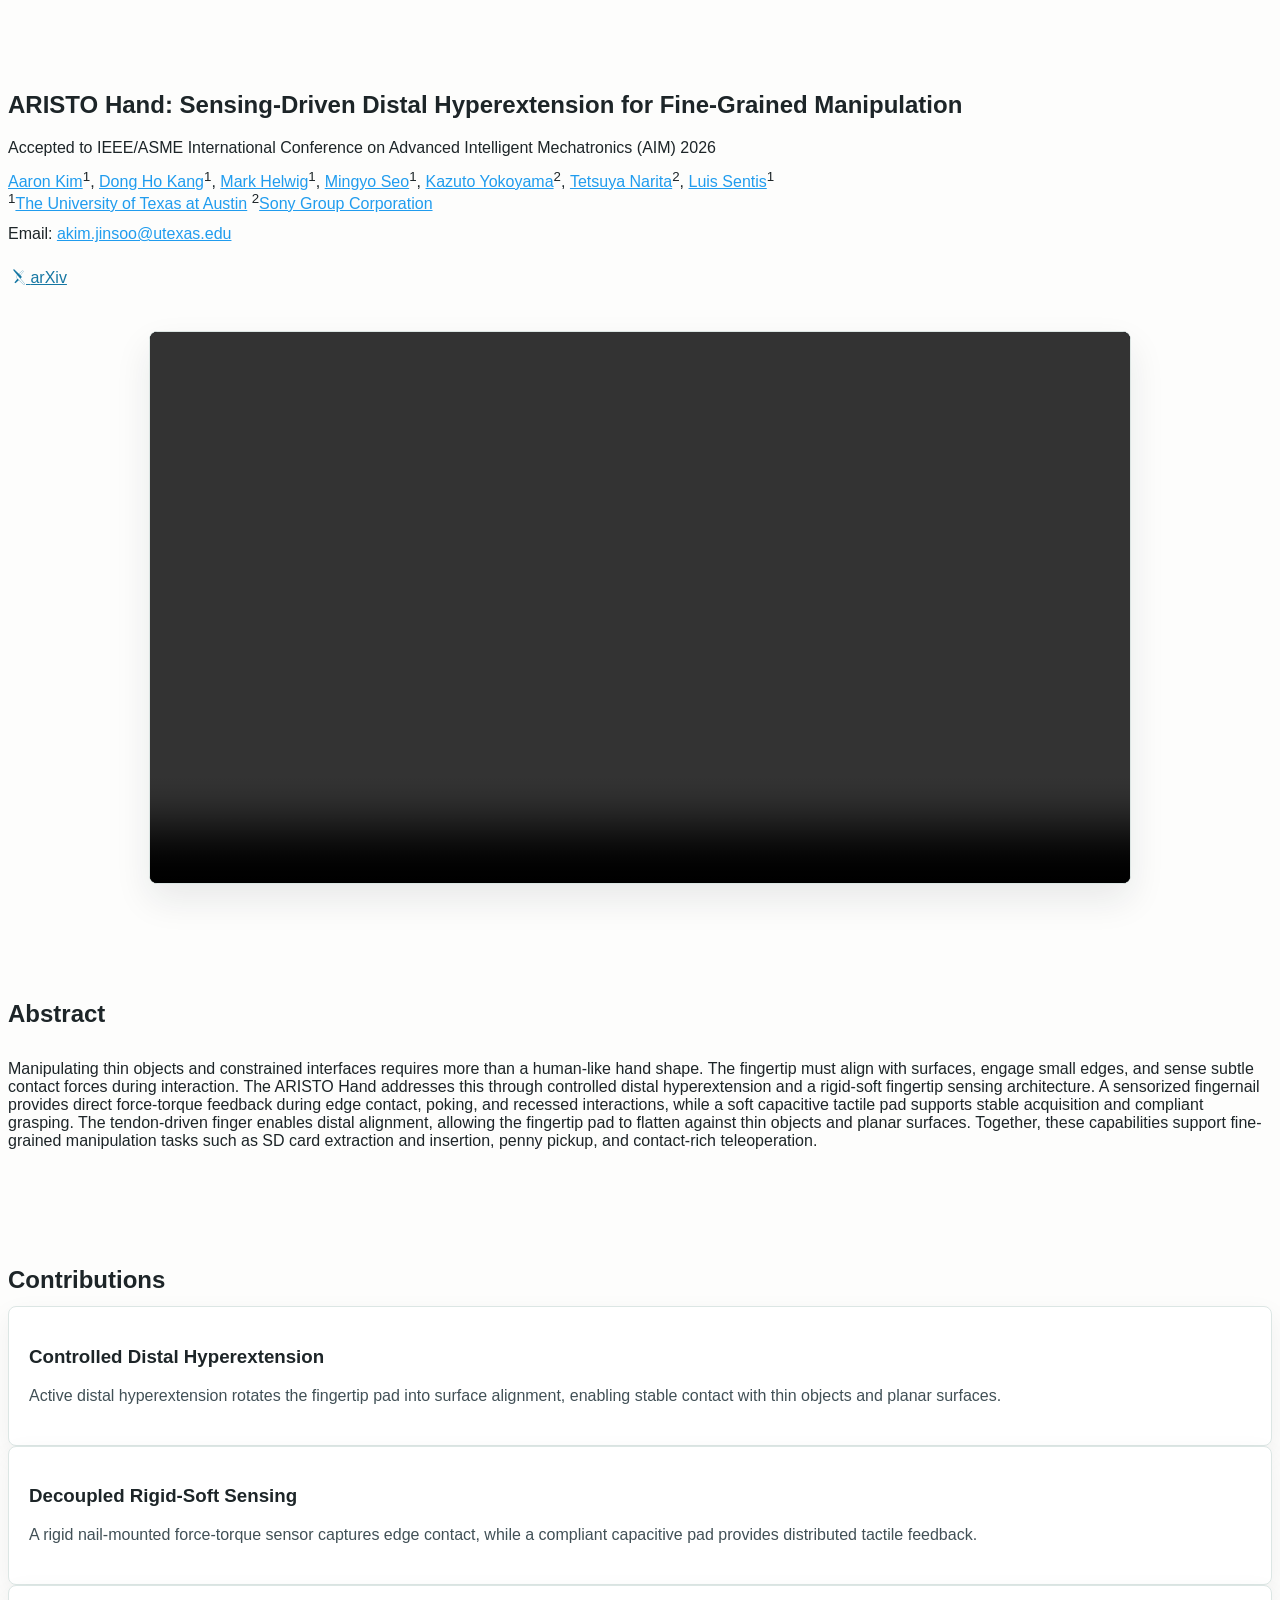
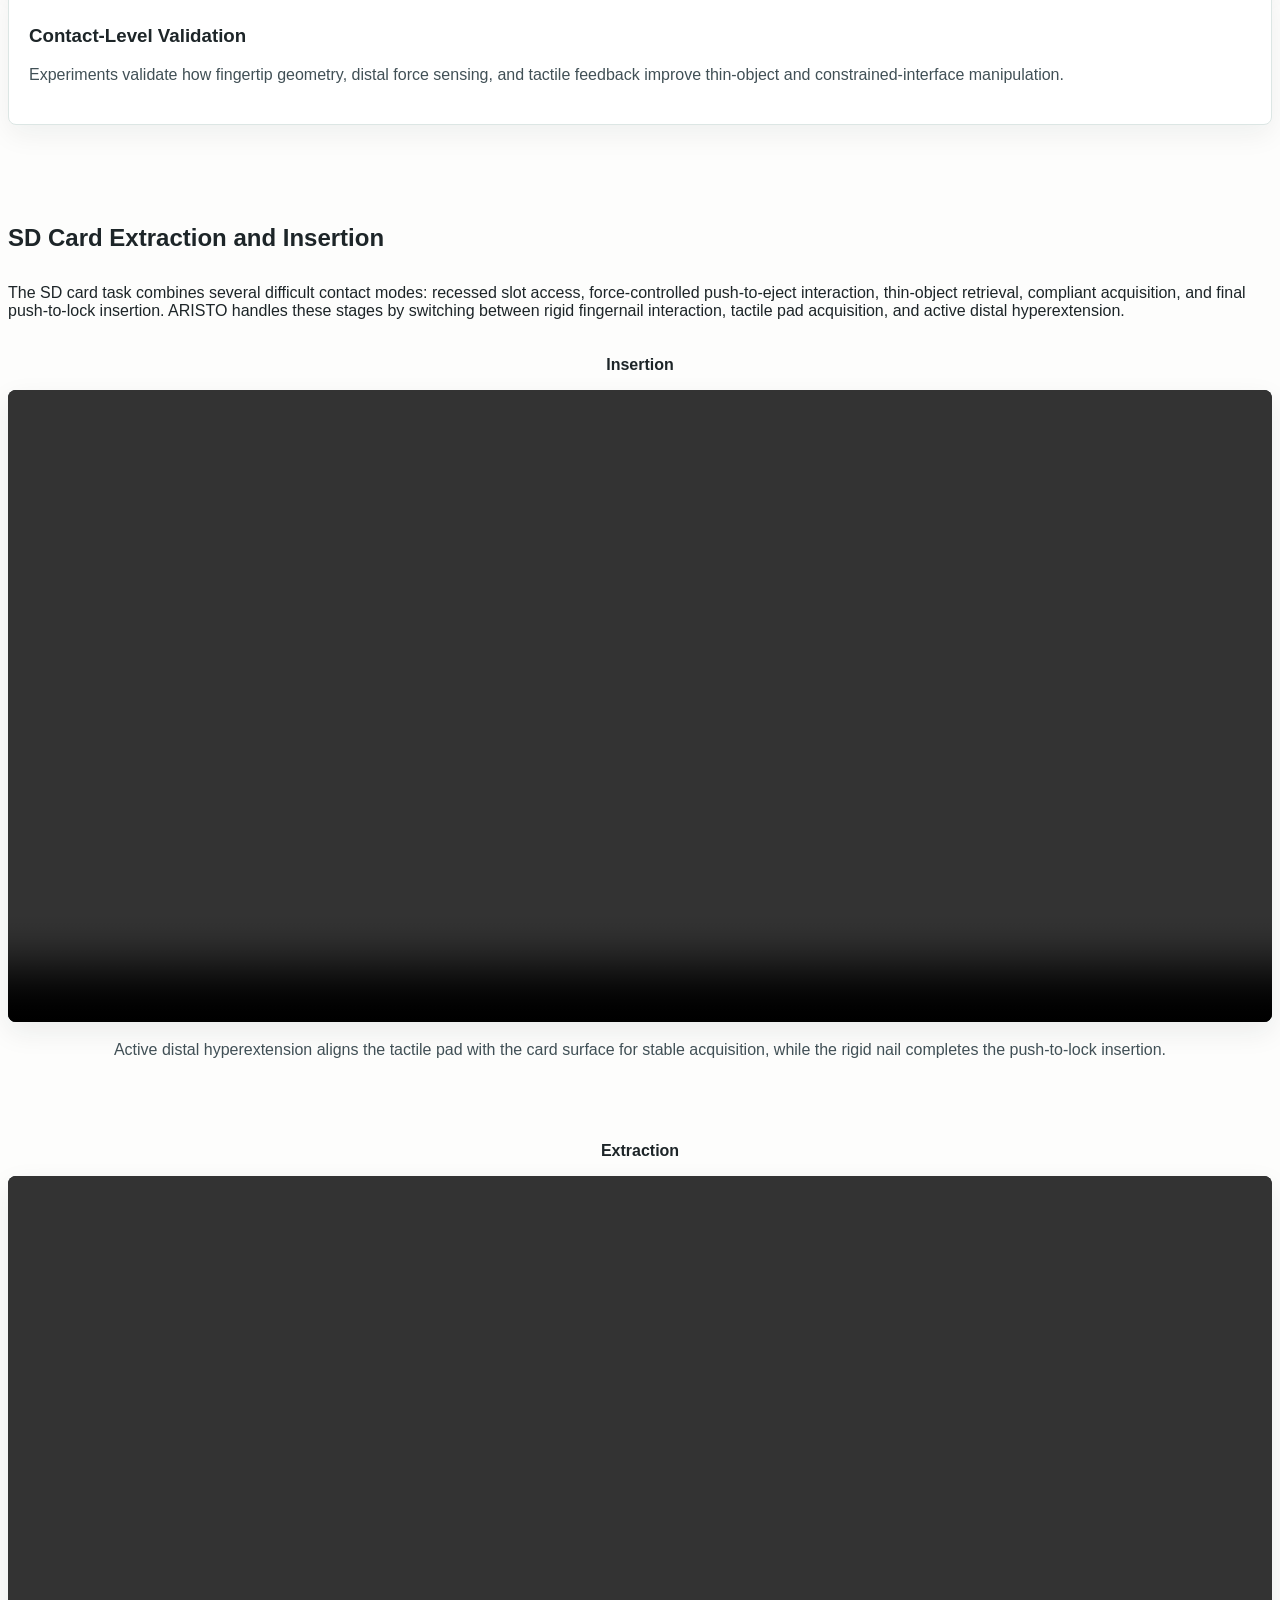
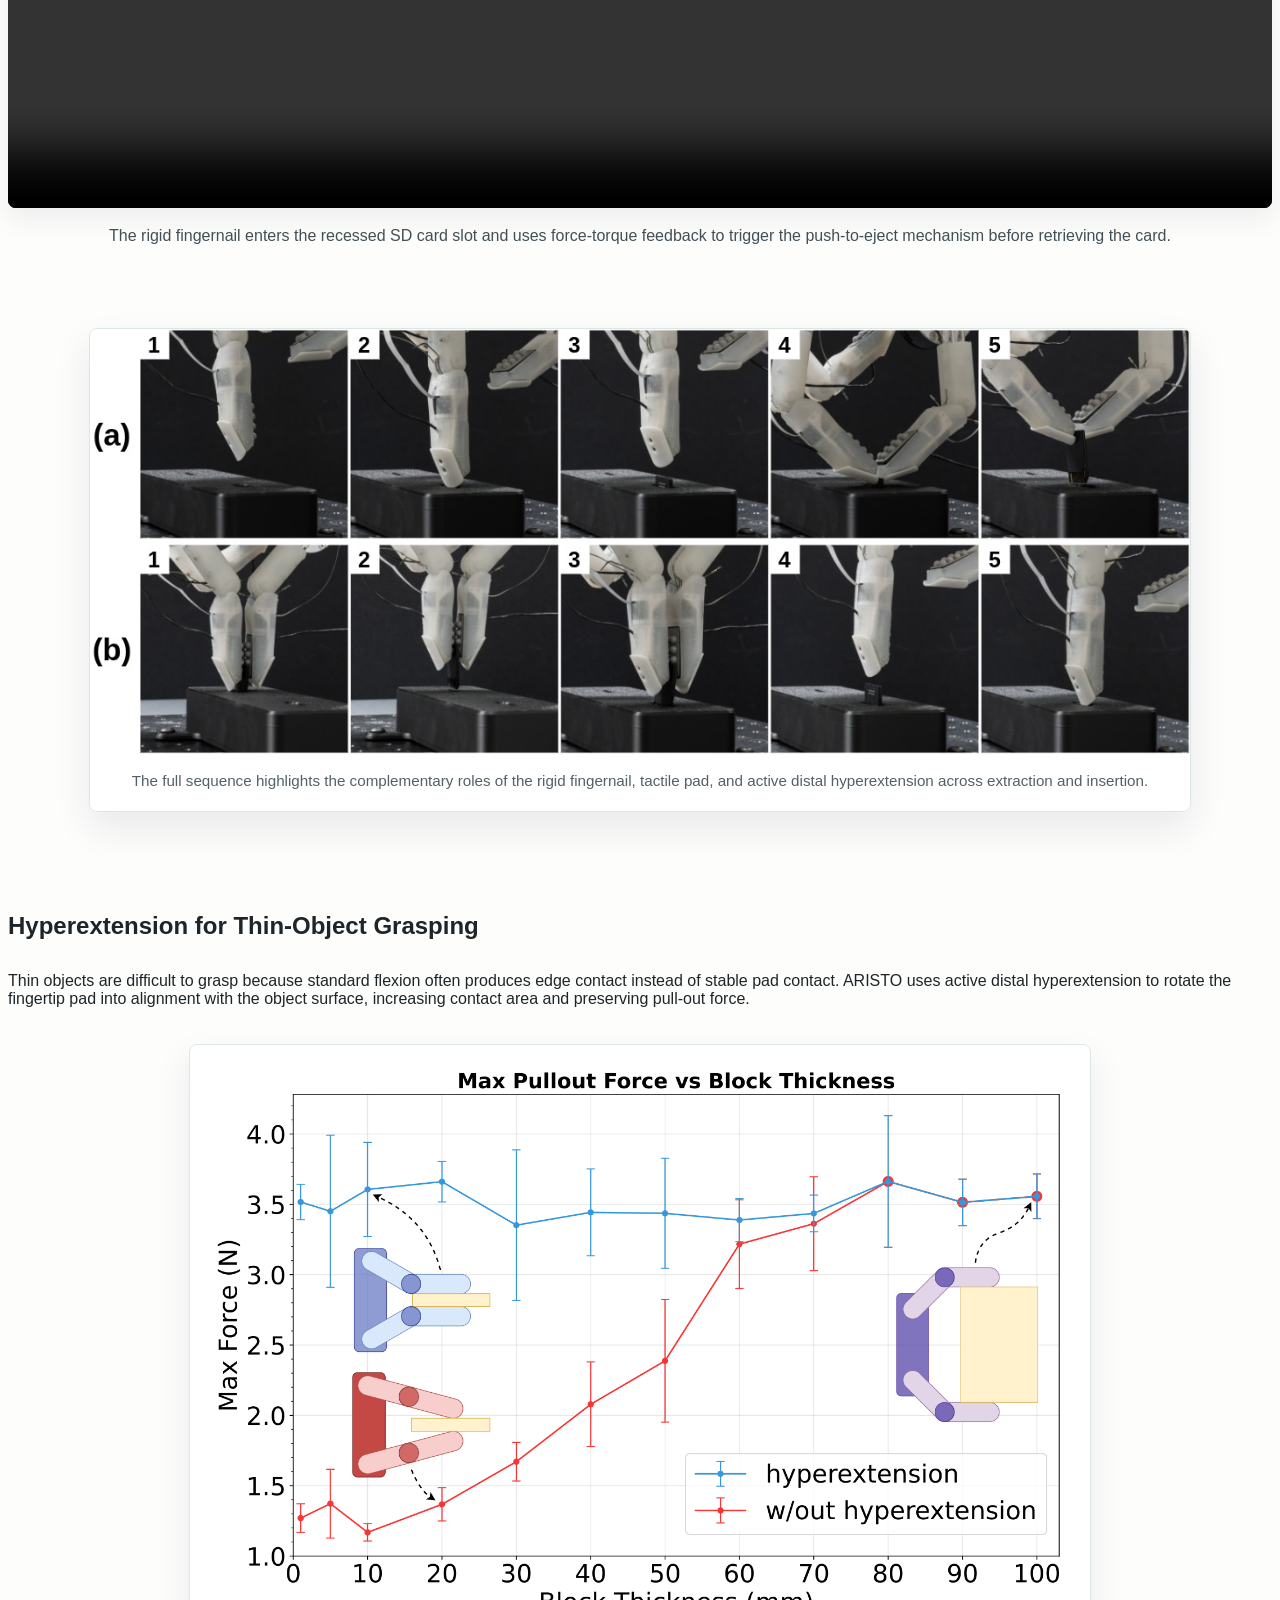
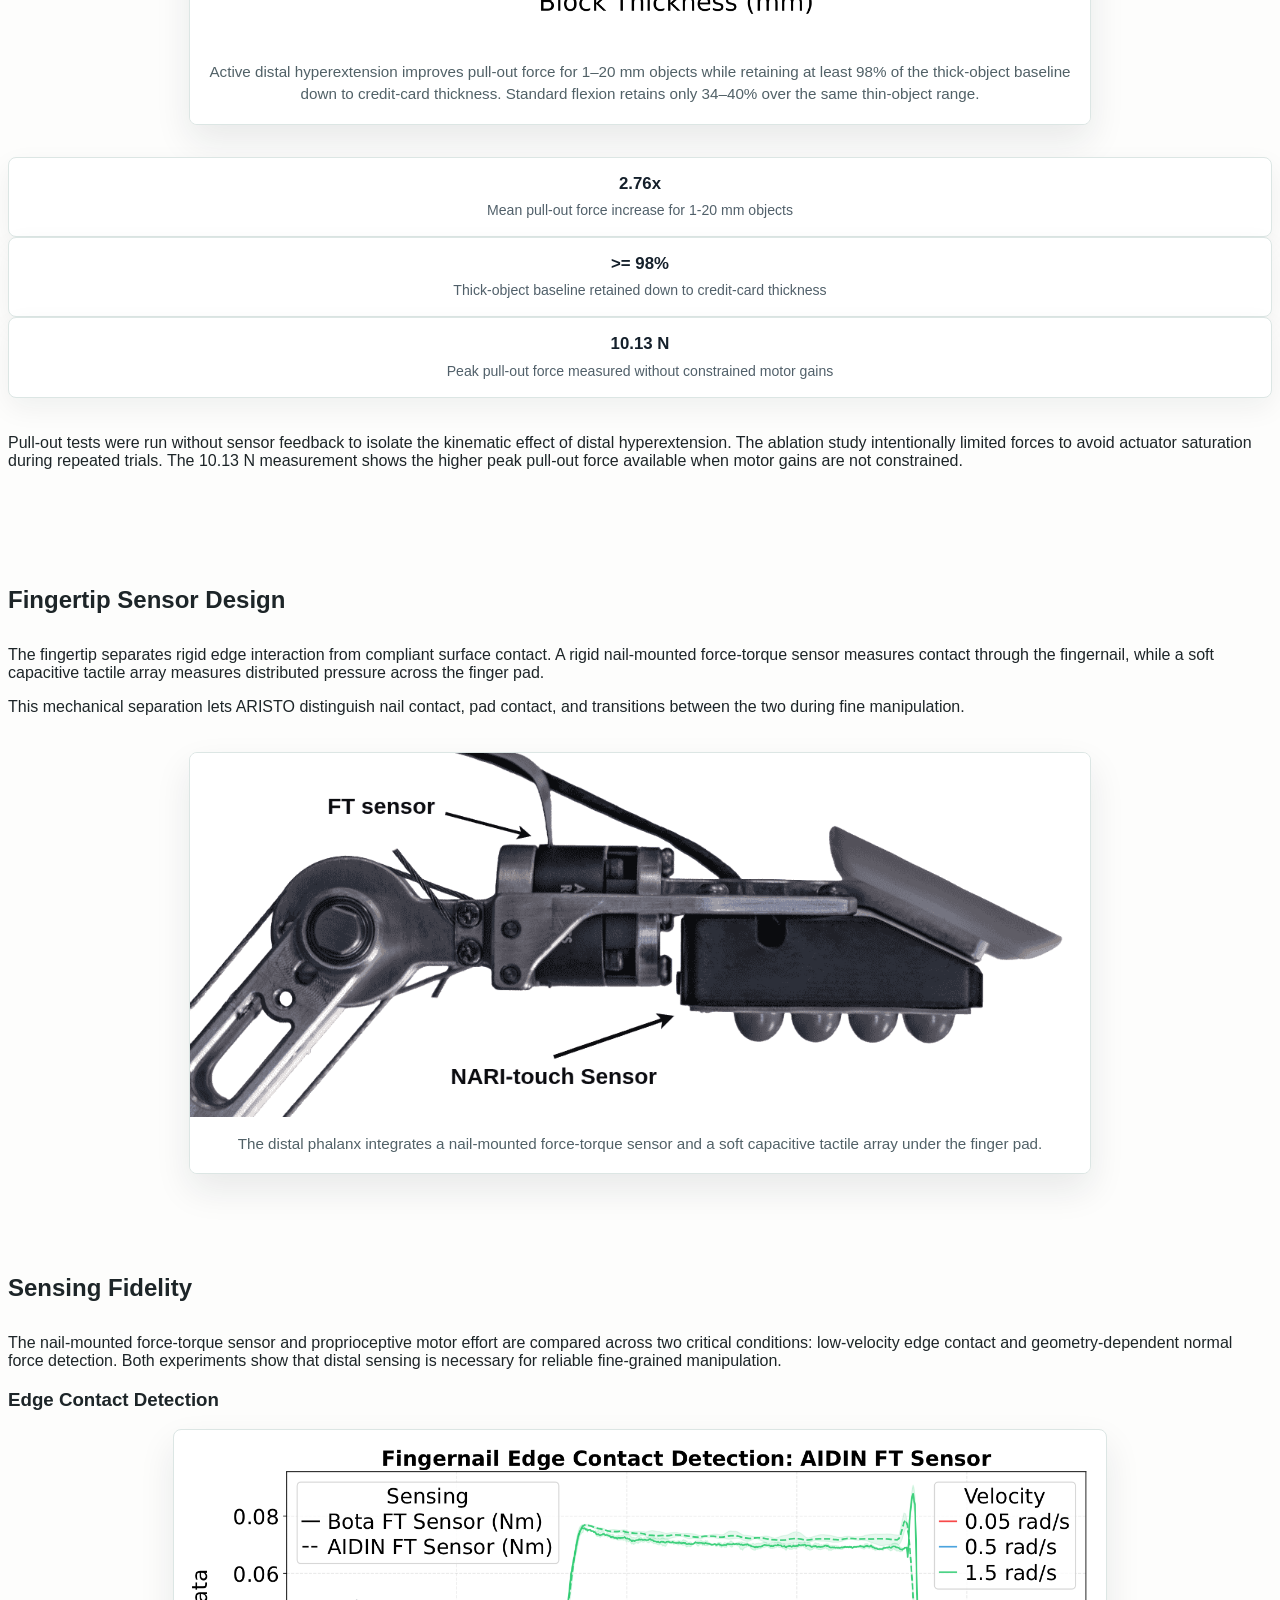
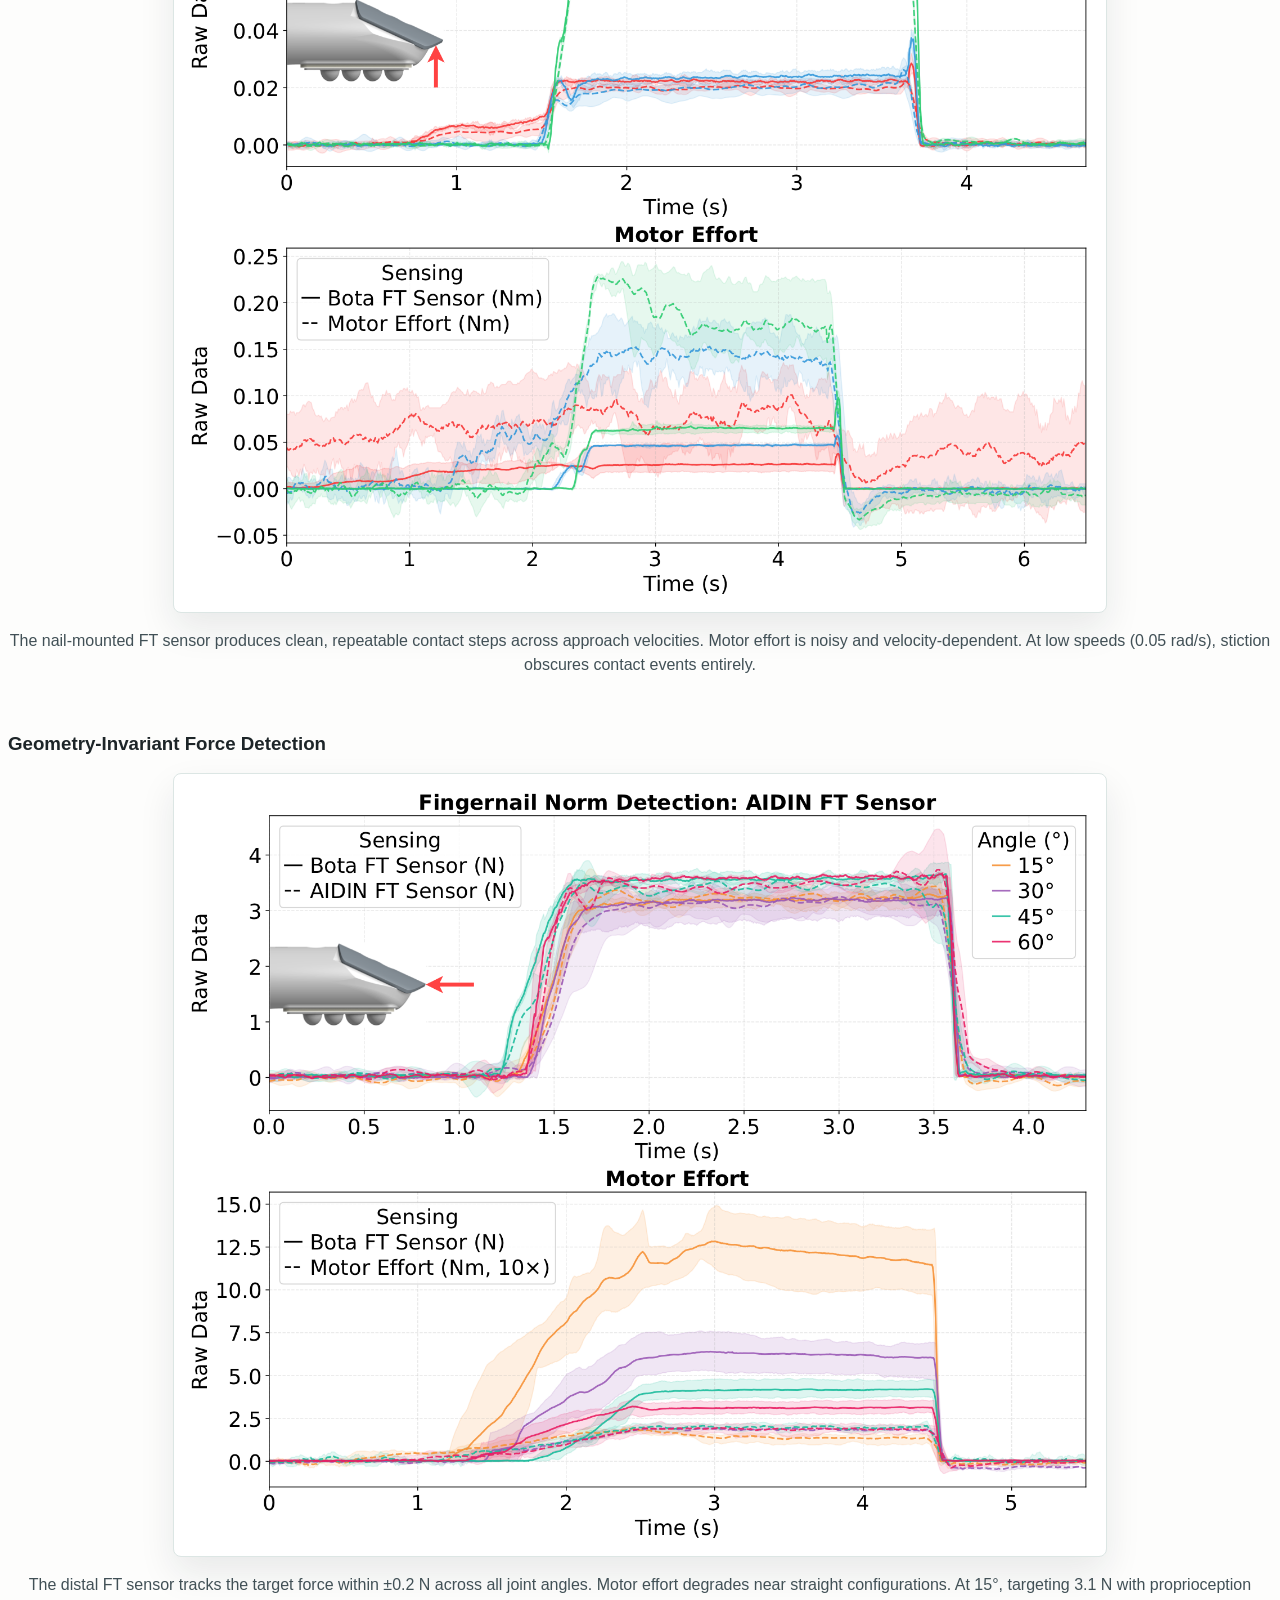
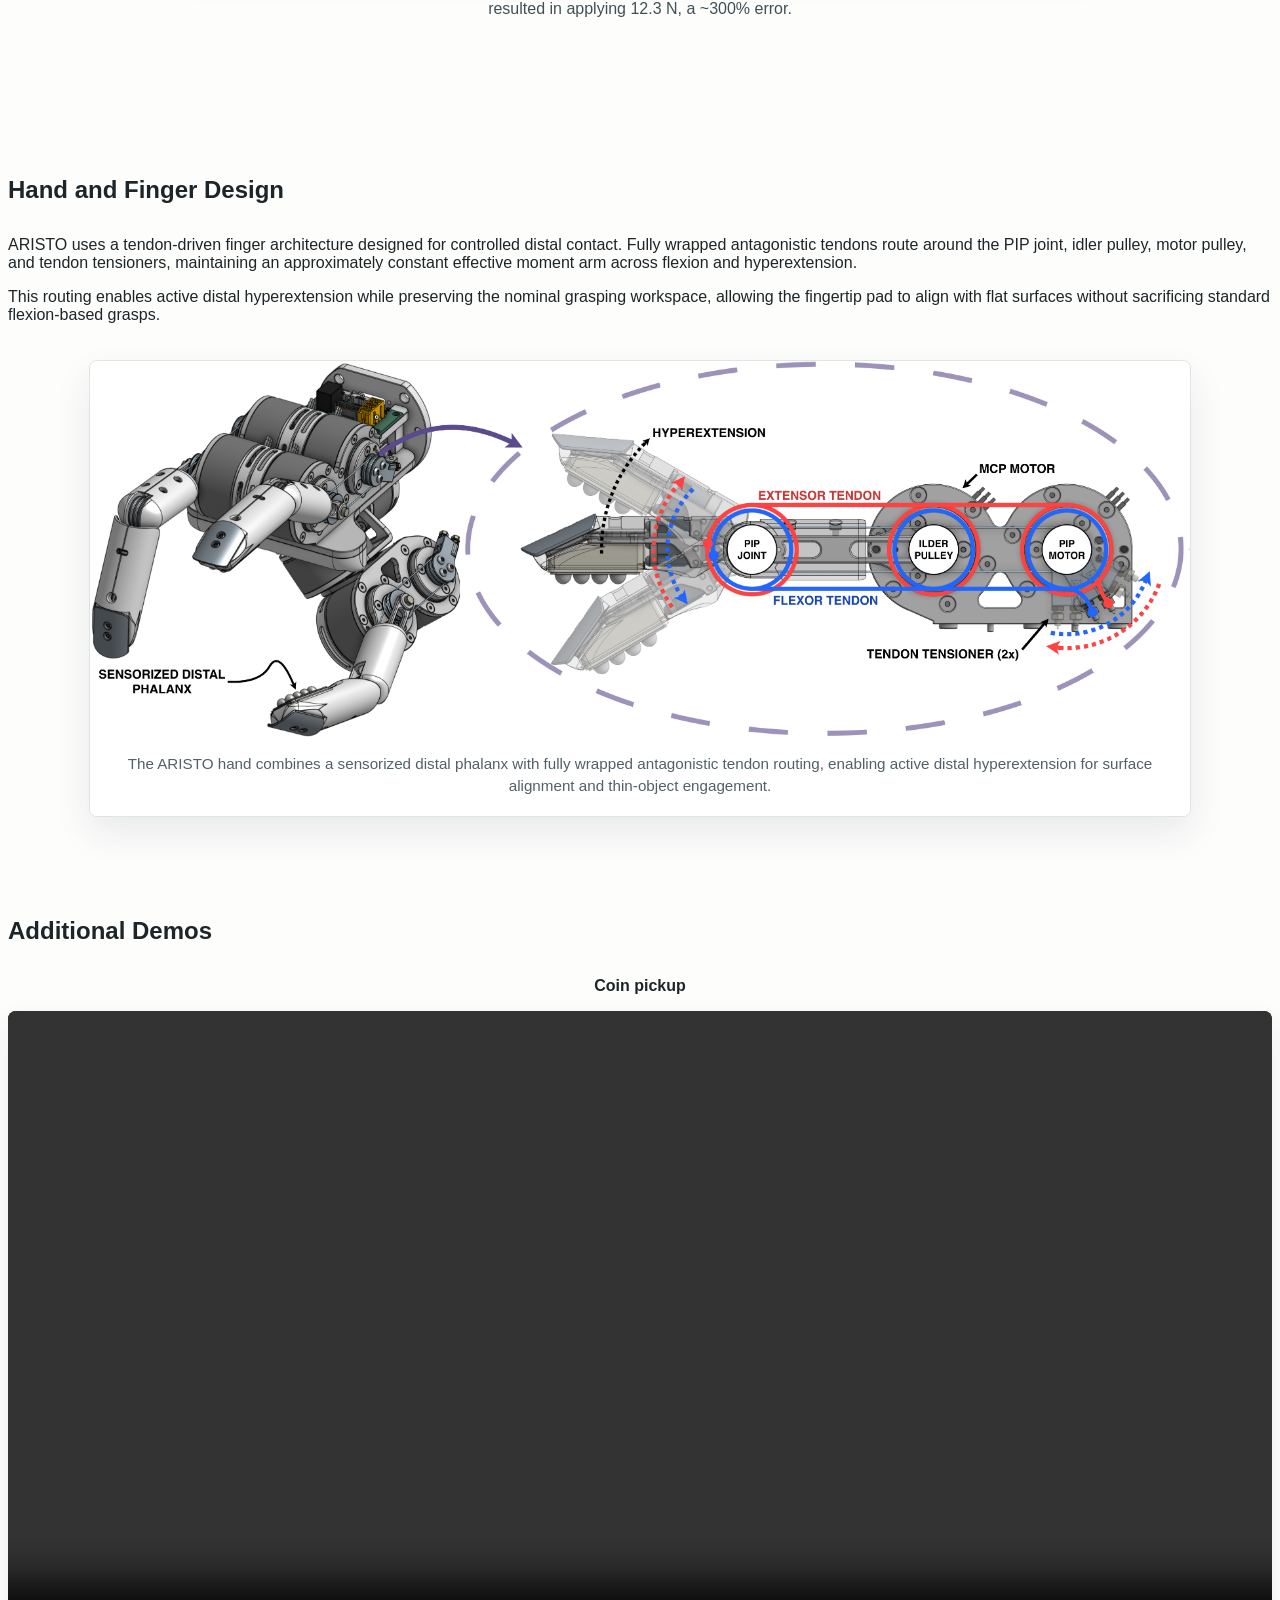
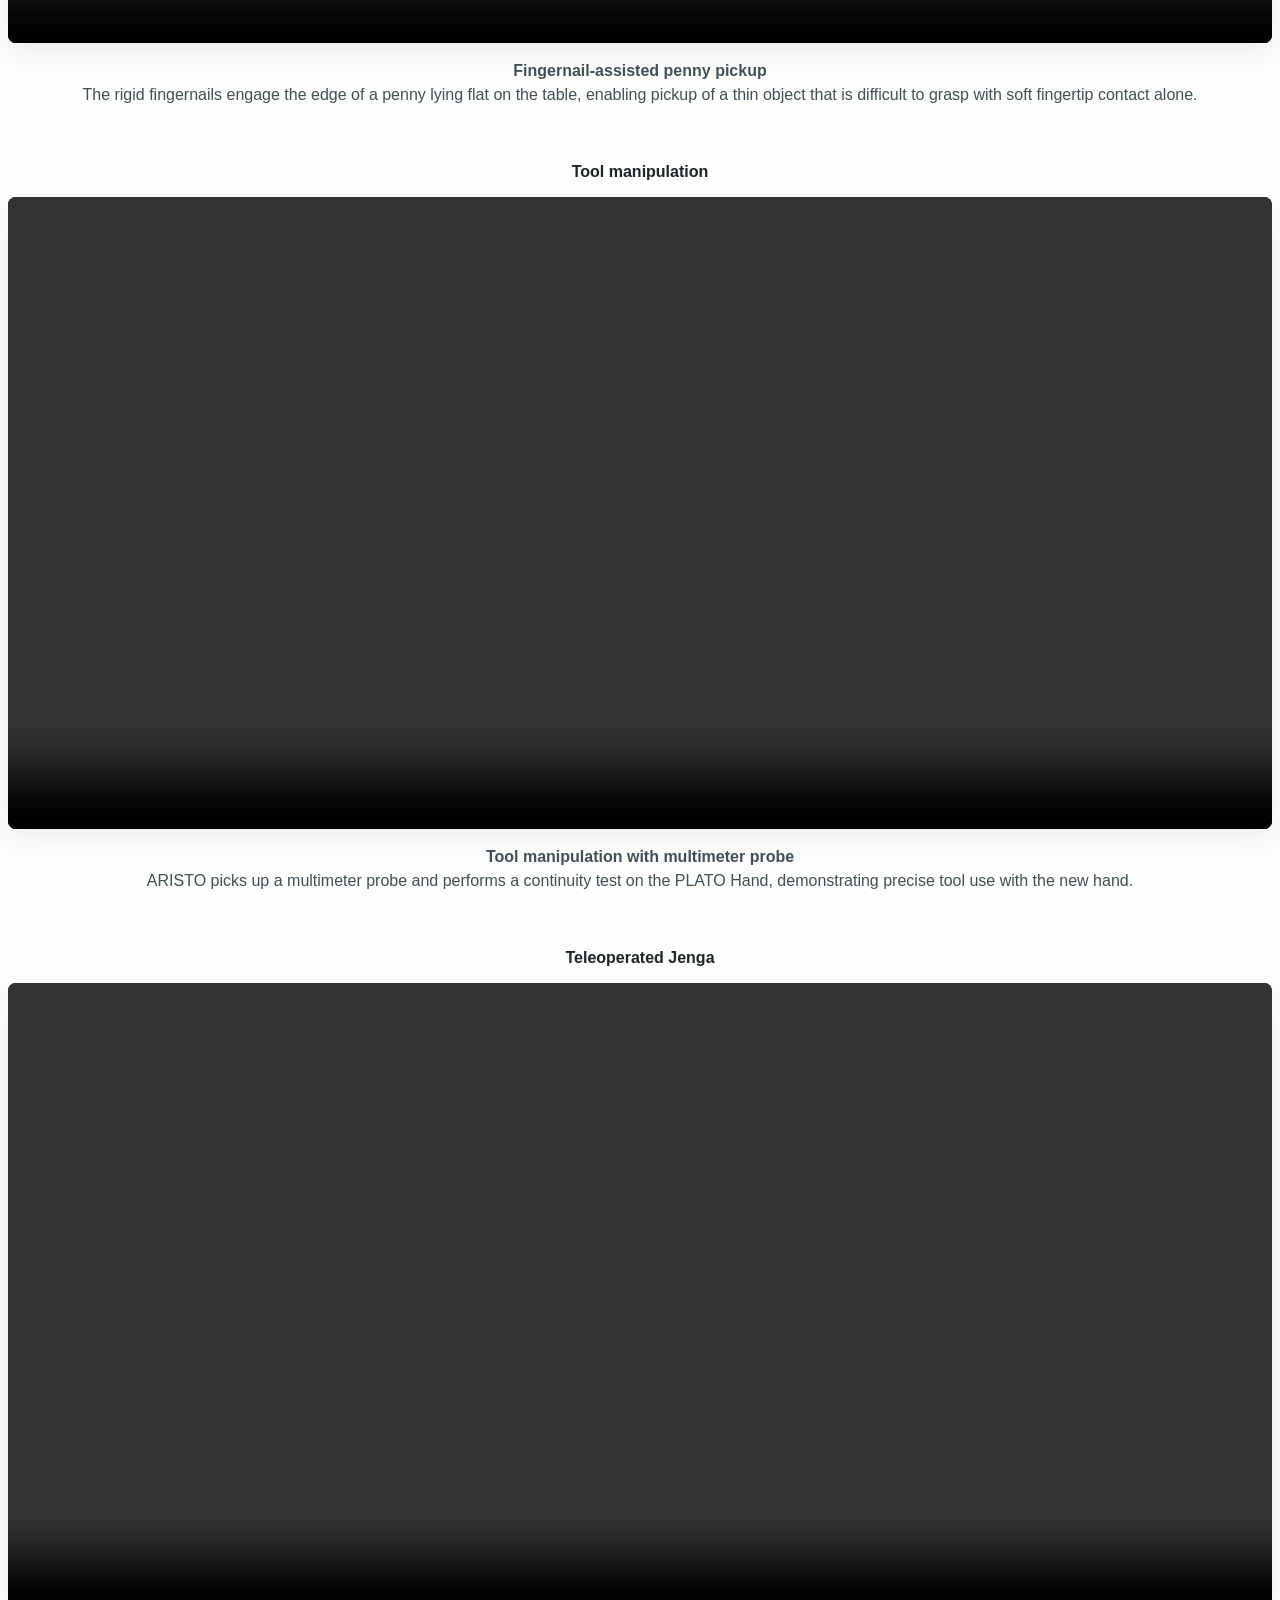
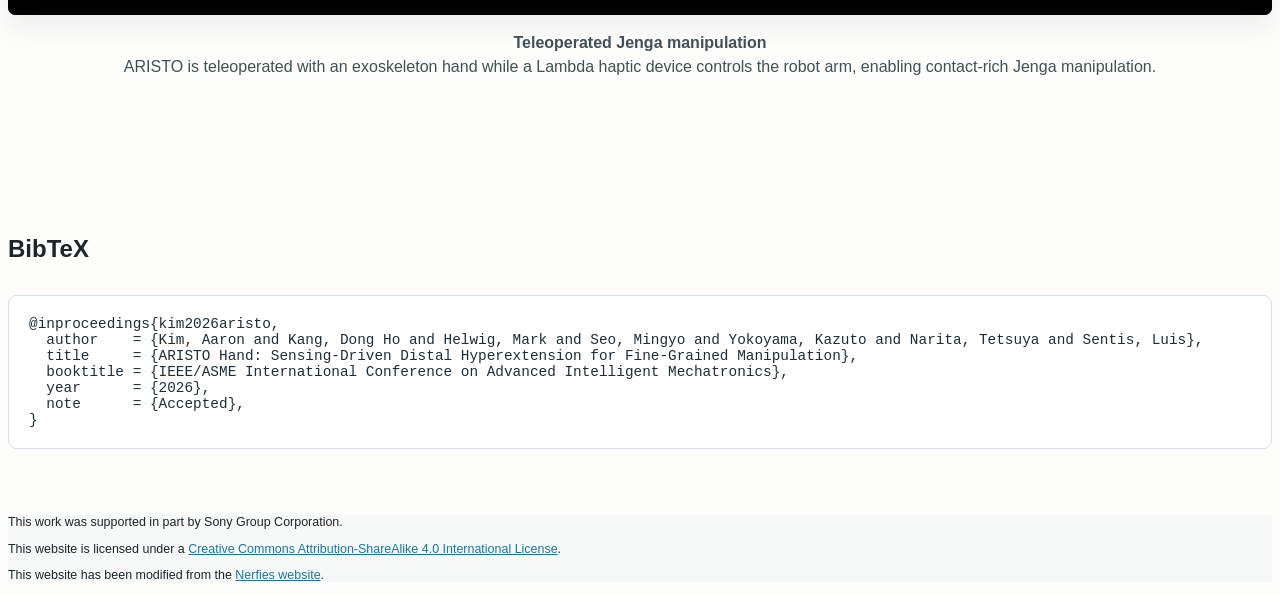
==== commit 0259b0aa: "minor change" ====
--- a/index.html
+++ b/index.html
@@ -90,7 +90,7 @@
           <h2 class="title is-3 has-text-centered" style="margin-bottom: 2rem;">Abstract</h2>
           <div class="content has-text-justified">
             <p>
-              Manipulating thin objects and constrained interfaces requires more than a human-like hand shape. The fingertip must align with surfaces, engage small edges, and sense subtle contact forces during interaction. The ARISTO Hand addresses this by combining active distal hyperextension with a rigid-soft fingertip sensing architecture. A sensorized fingernail provides direct force-torque feedback during edge contact, poking, and recessed interactions, while a soft capacitive tactile pad supports stable acquisition and compliant grasping. The tendon-driven finger design enables controlled distal alignment, allowing the fingertip pad to flatten against thin objects and planar surfaces. Together, these capabilities support fine-grained manipulation tasks such as SD card extraction and insertion, penny pickup, and contact-rich teleoperation.
+              Manipulating thin objects and constrained interfaces requires more than a human-like hand shape. The fingertip must align with surfaces, engage small edges, and sense subtle contact forces during interaction. The ARISTO Hand addresses this through controlled distal hyperextension and a rigid-soft fingertip sensing architecture. A sensorized fingernail provides direct force-torque feedback during edge contact, poking, and recessed interactions, while a soft capacitive tactile pad supports stable acquisition and compliant grasping. The tendon-driven finger enables distal alignment, allowing the fingertip pad to flatten against thin objects and planar surfaces. Together, these capabilities support fine-grained manipulation tasks such as SD card extraction and insertion, penny pickup, and contact-rich teleoperation.
             </p>
           </div>
         </div>
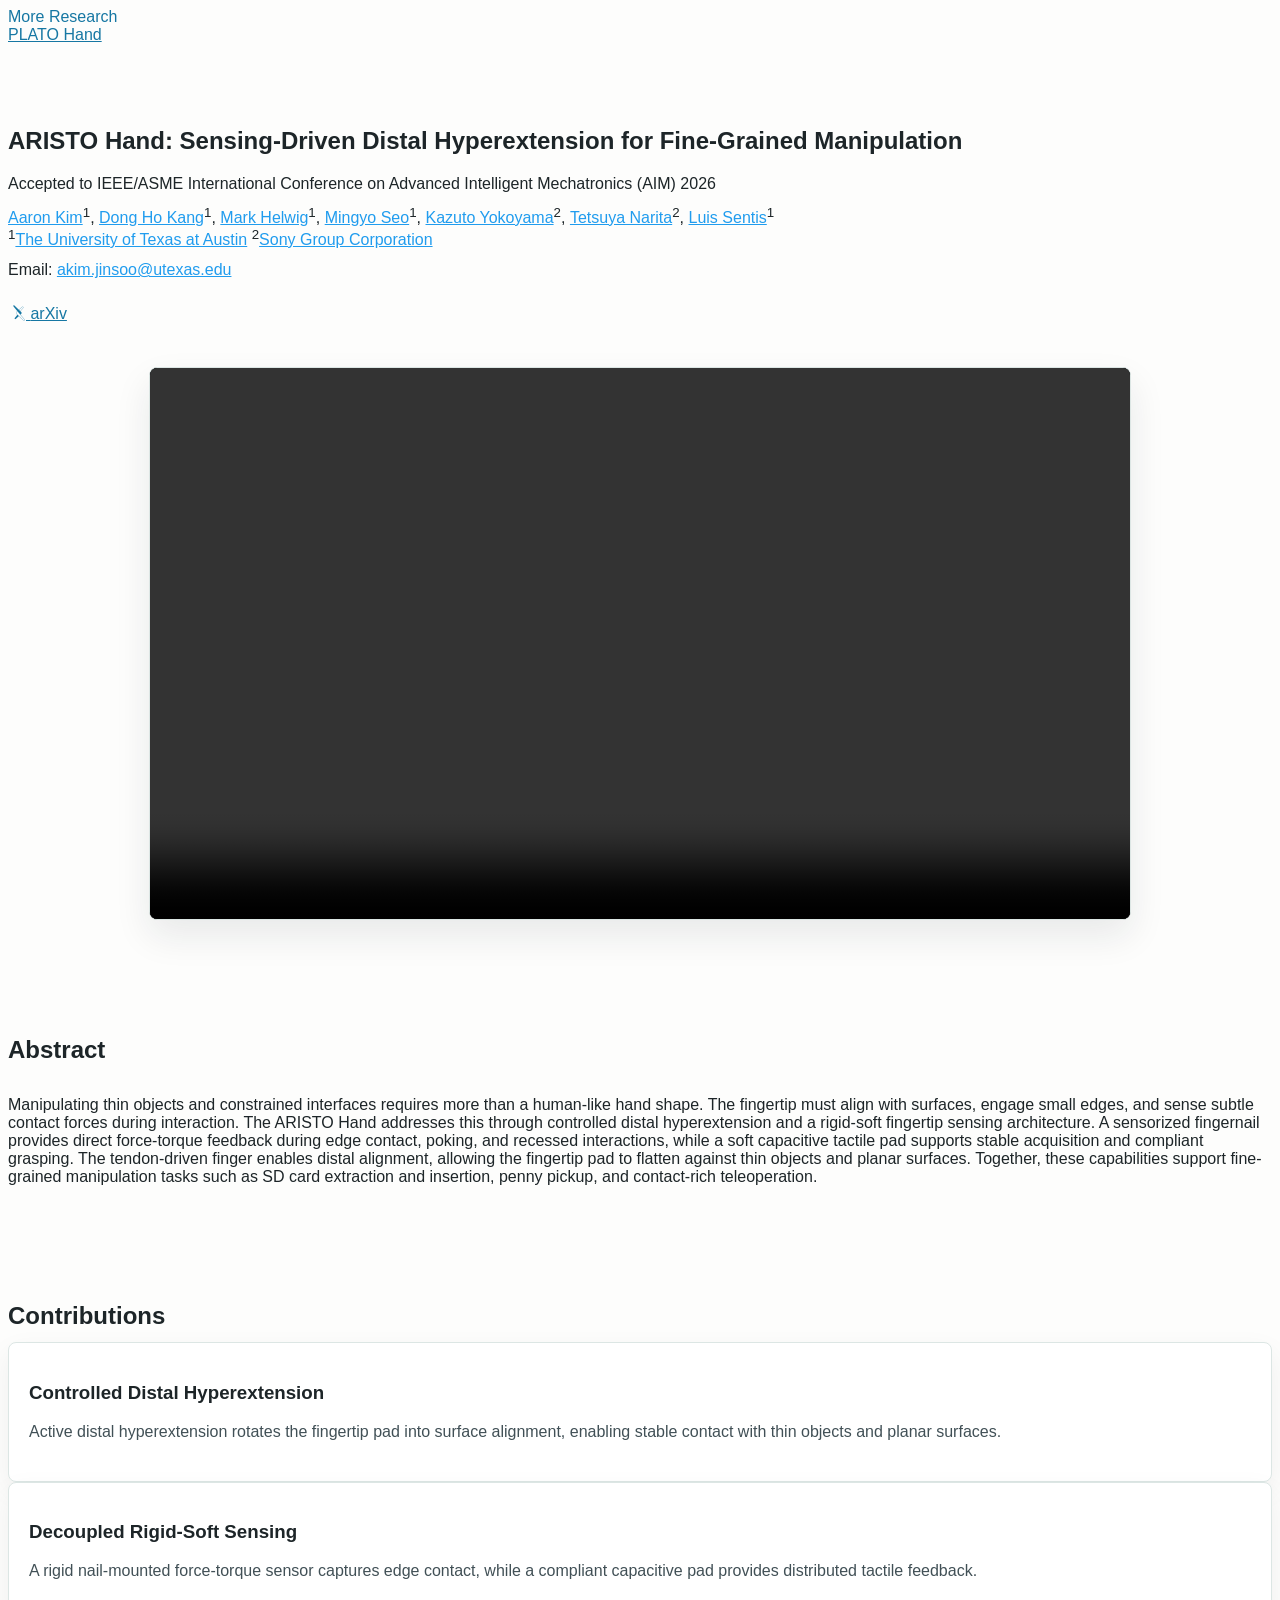
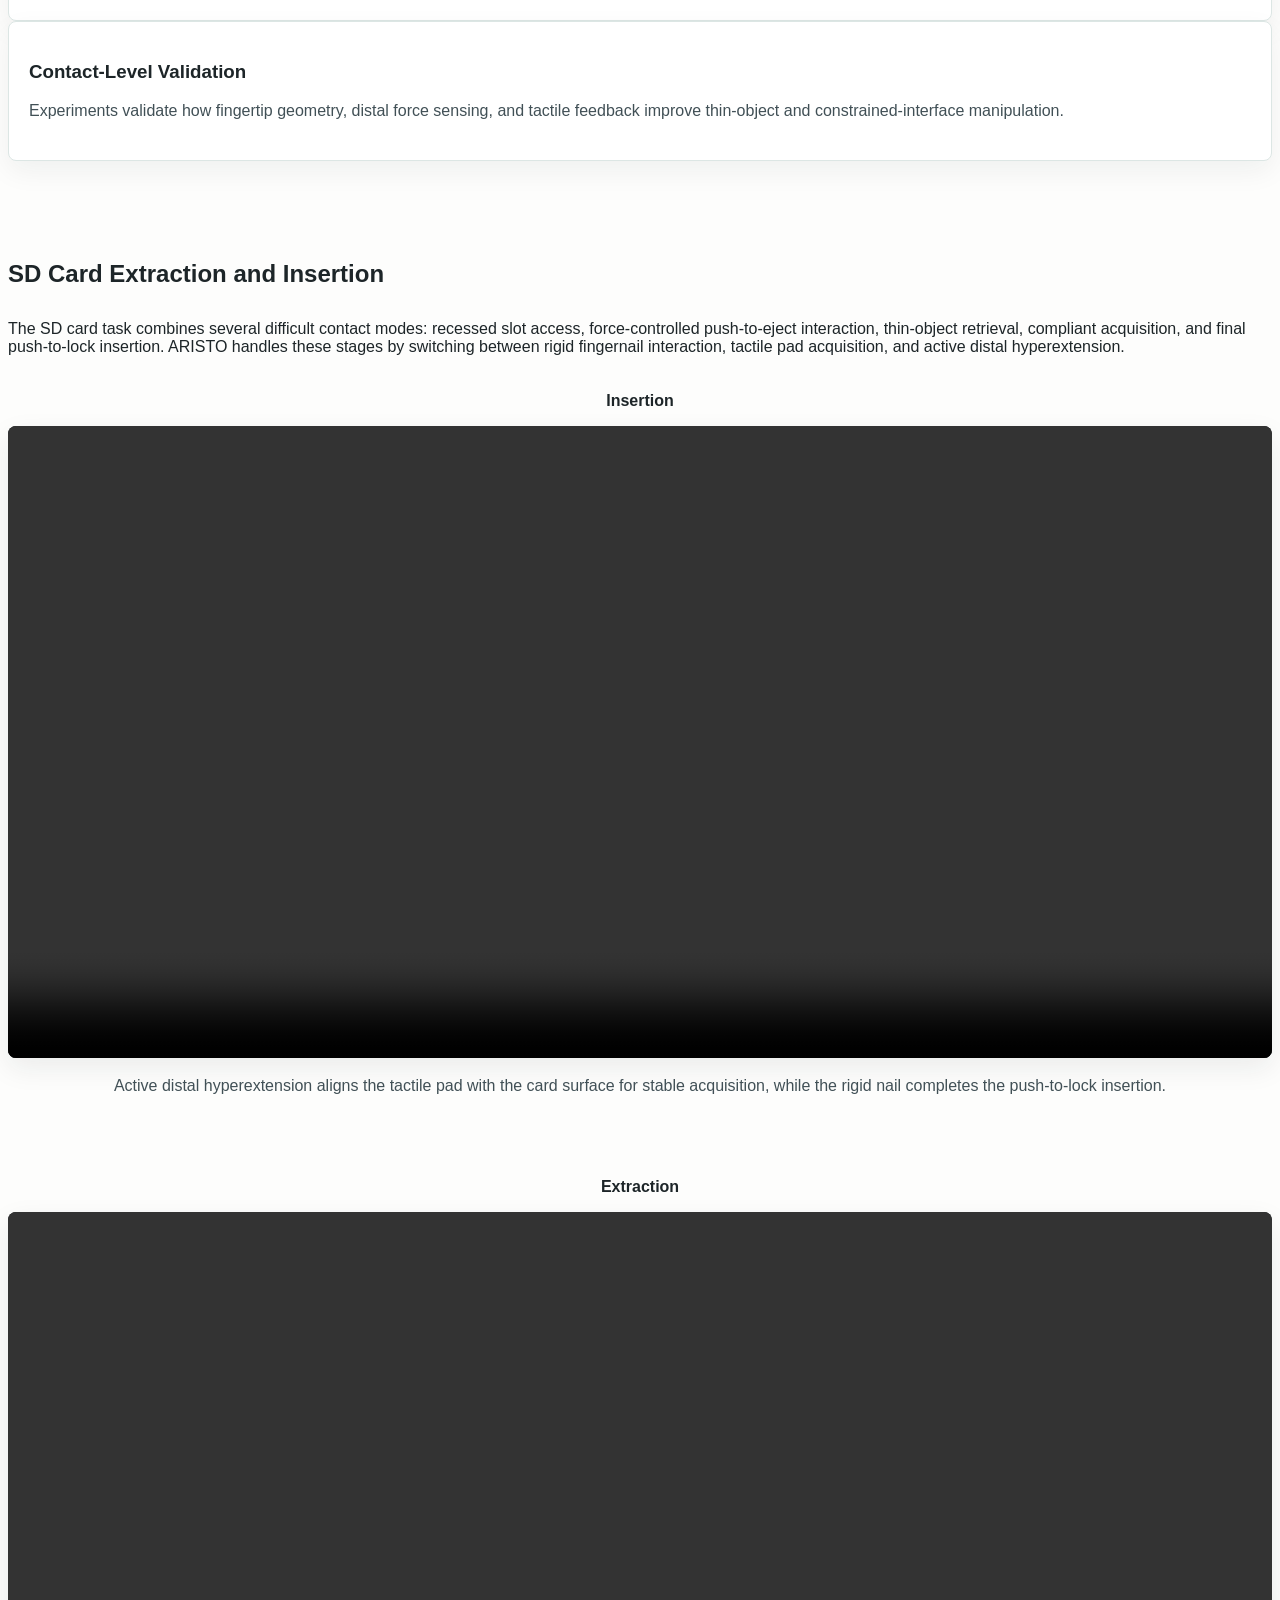
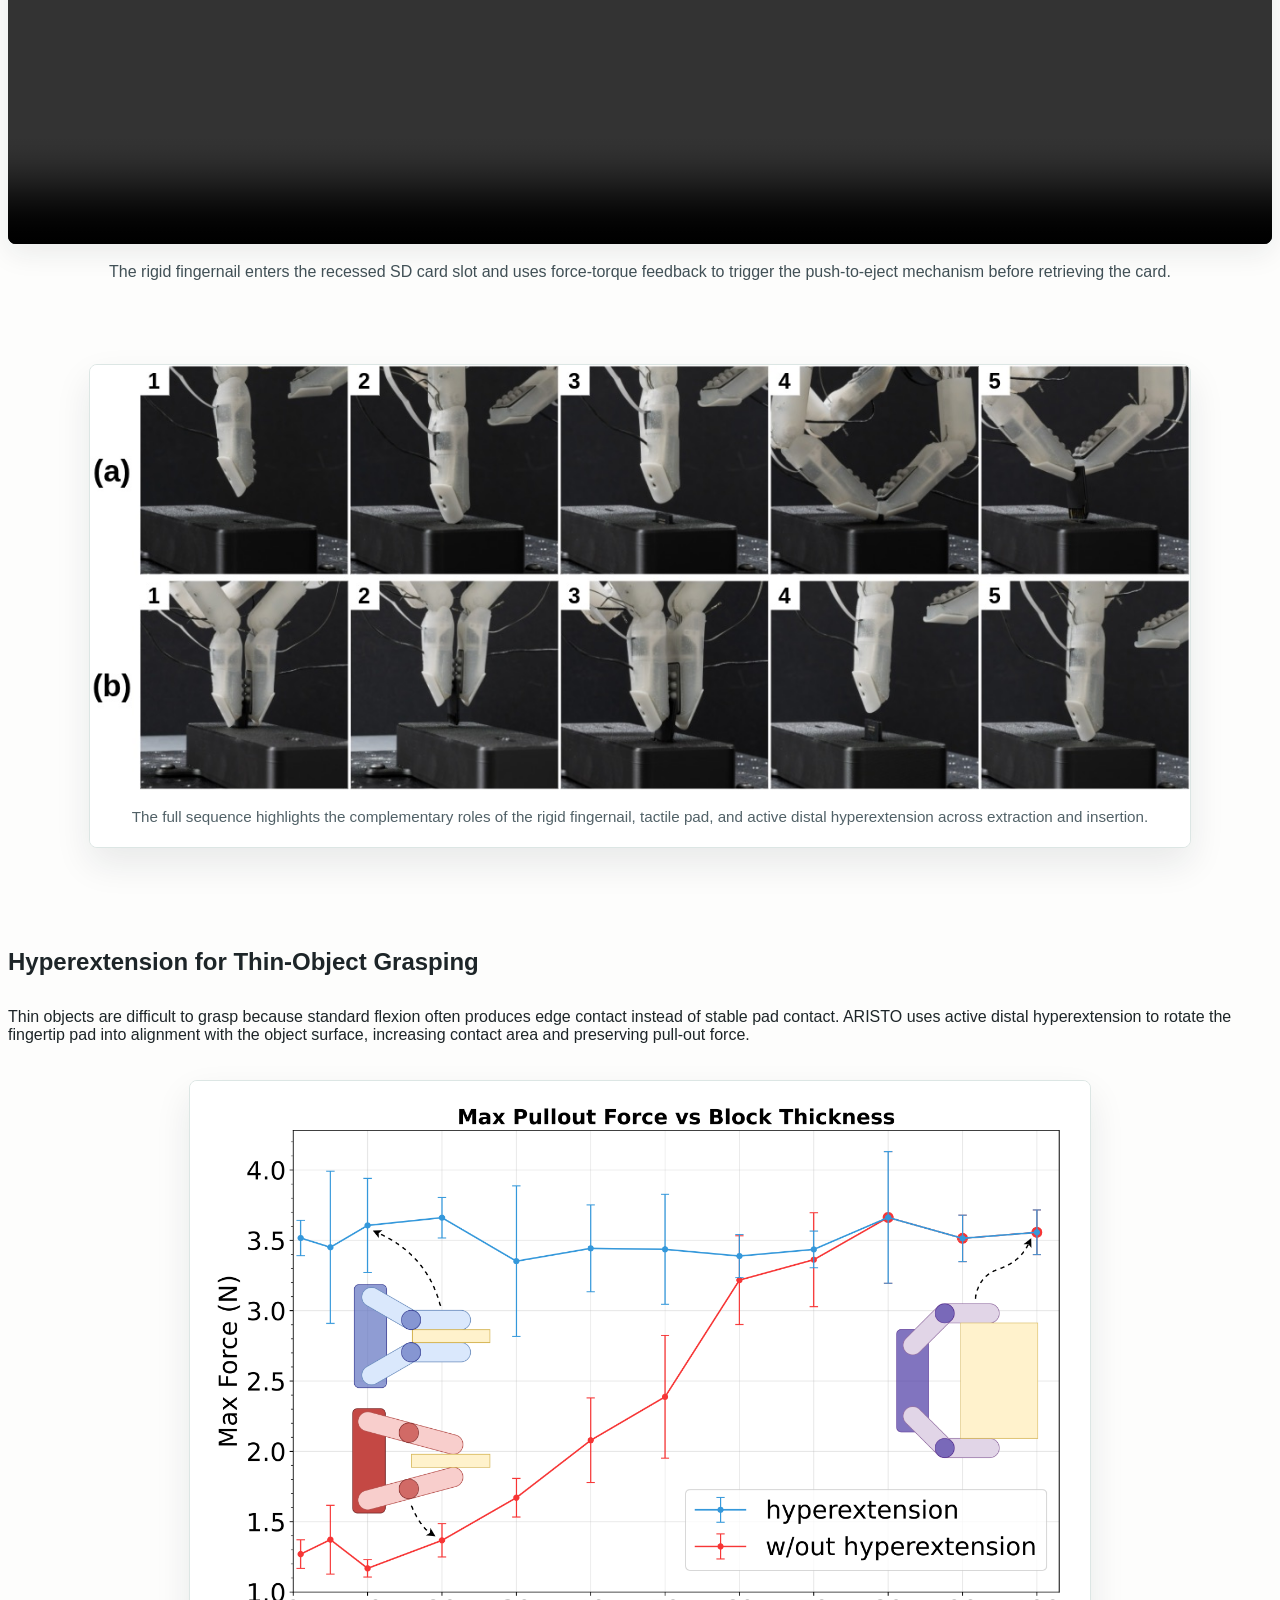
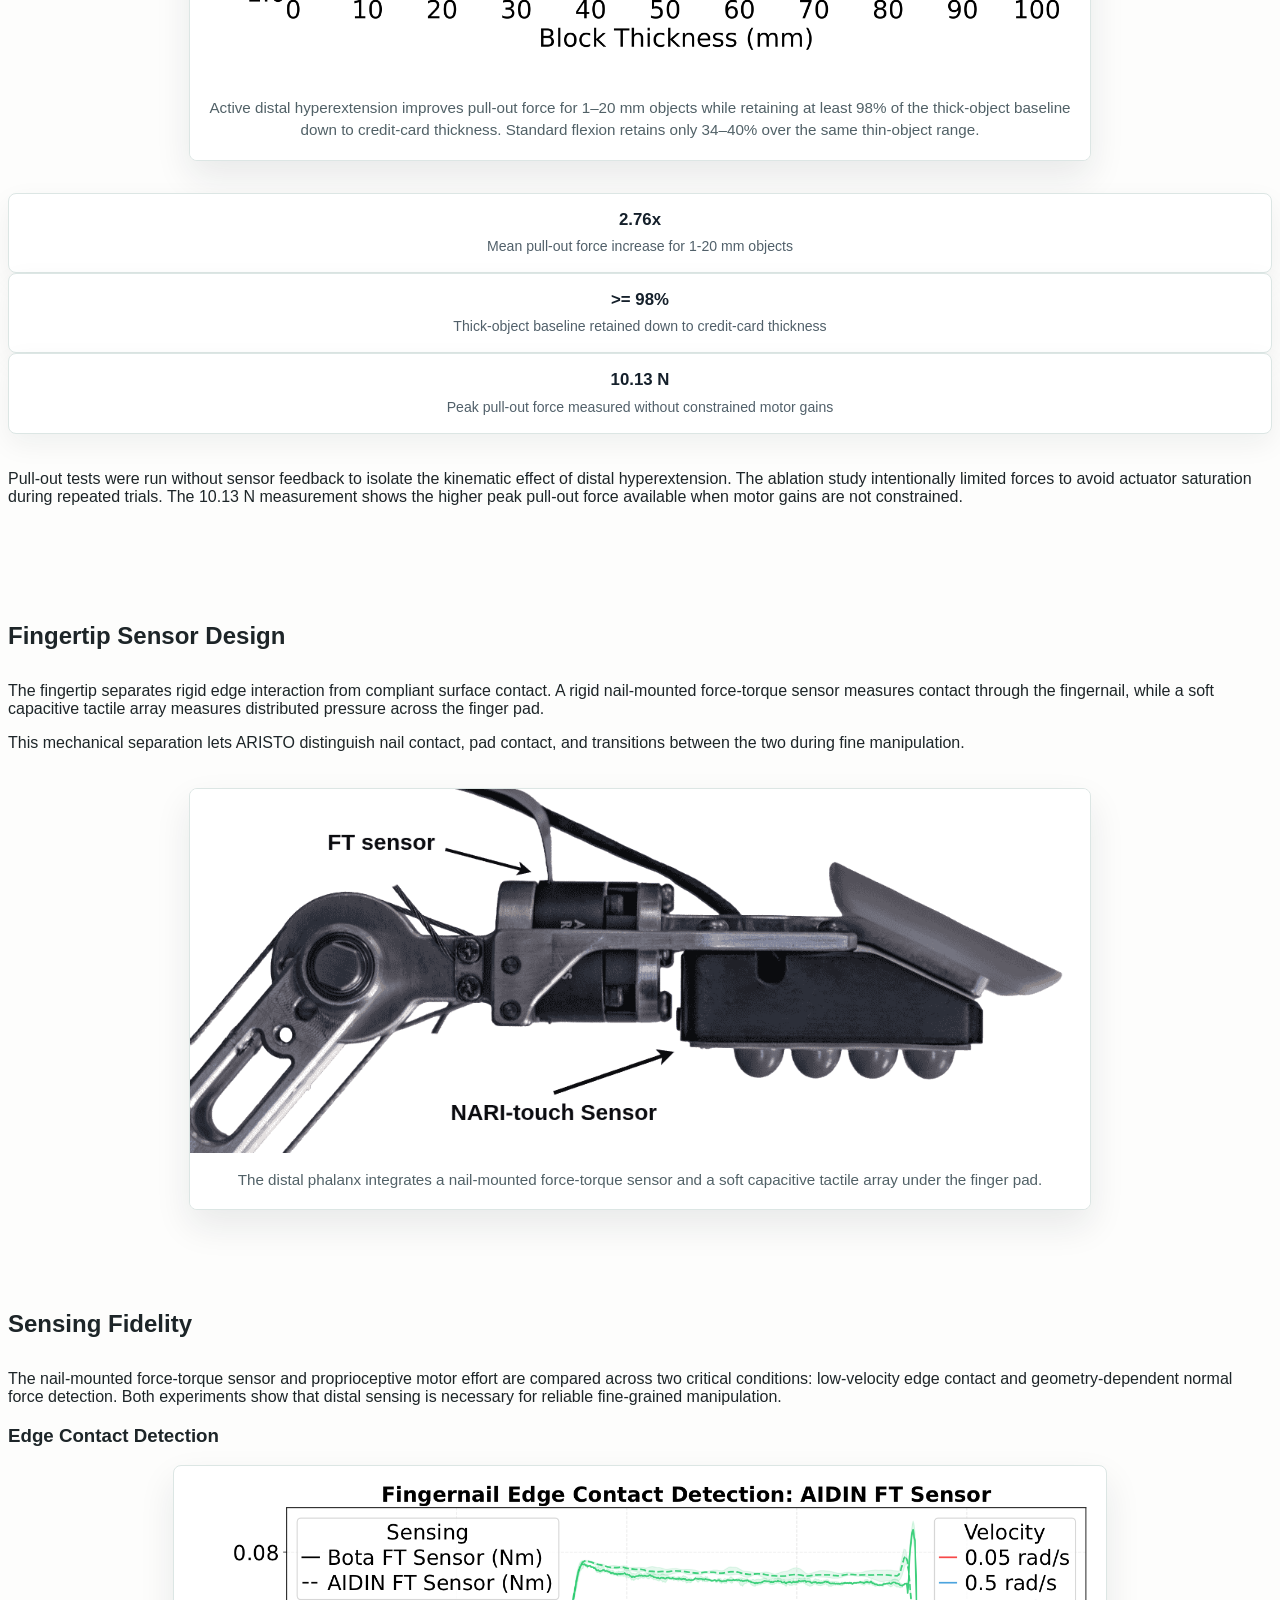
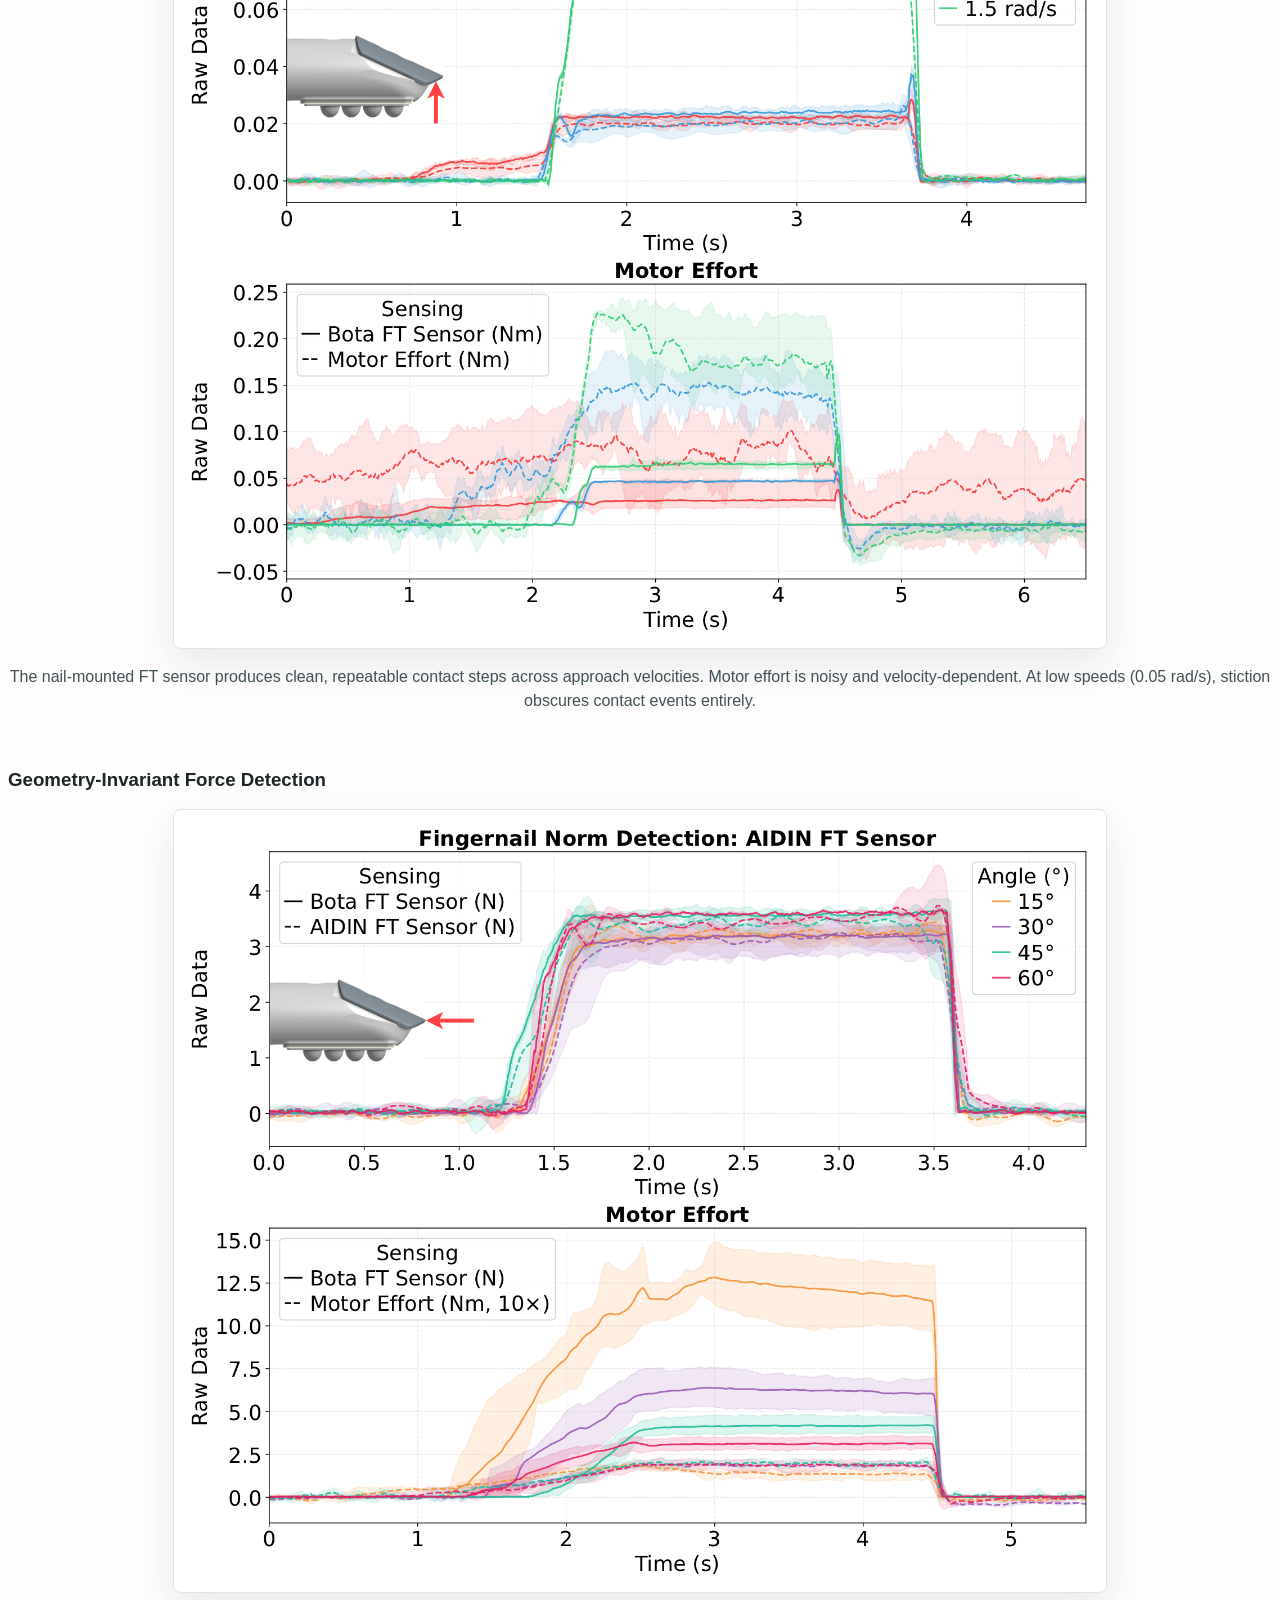
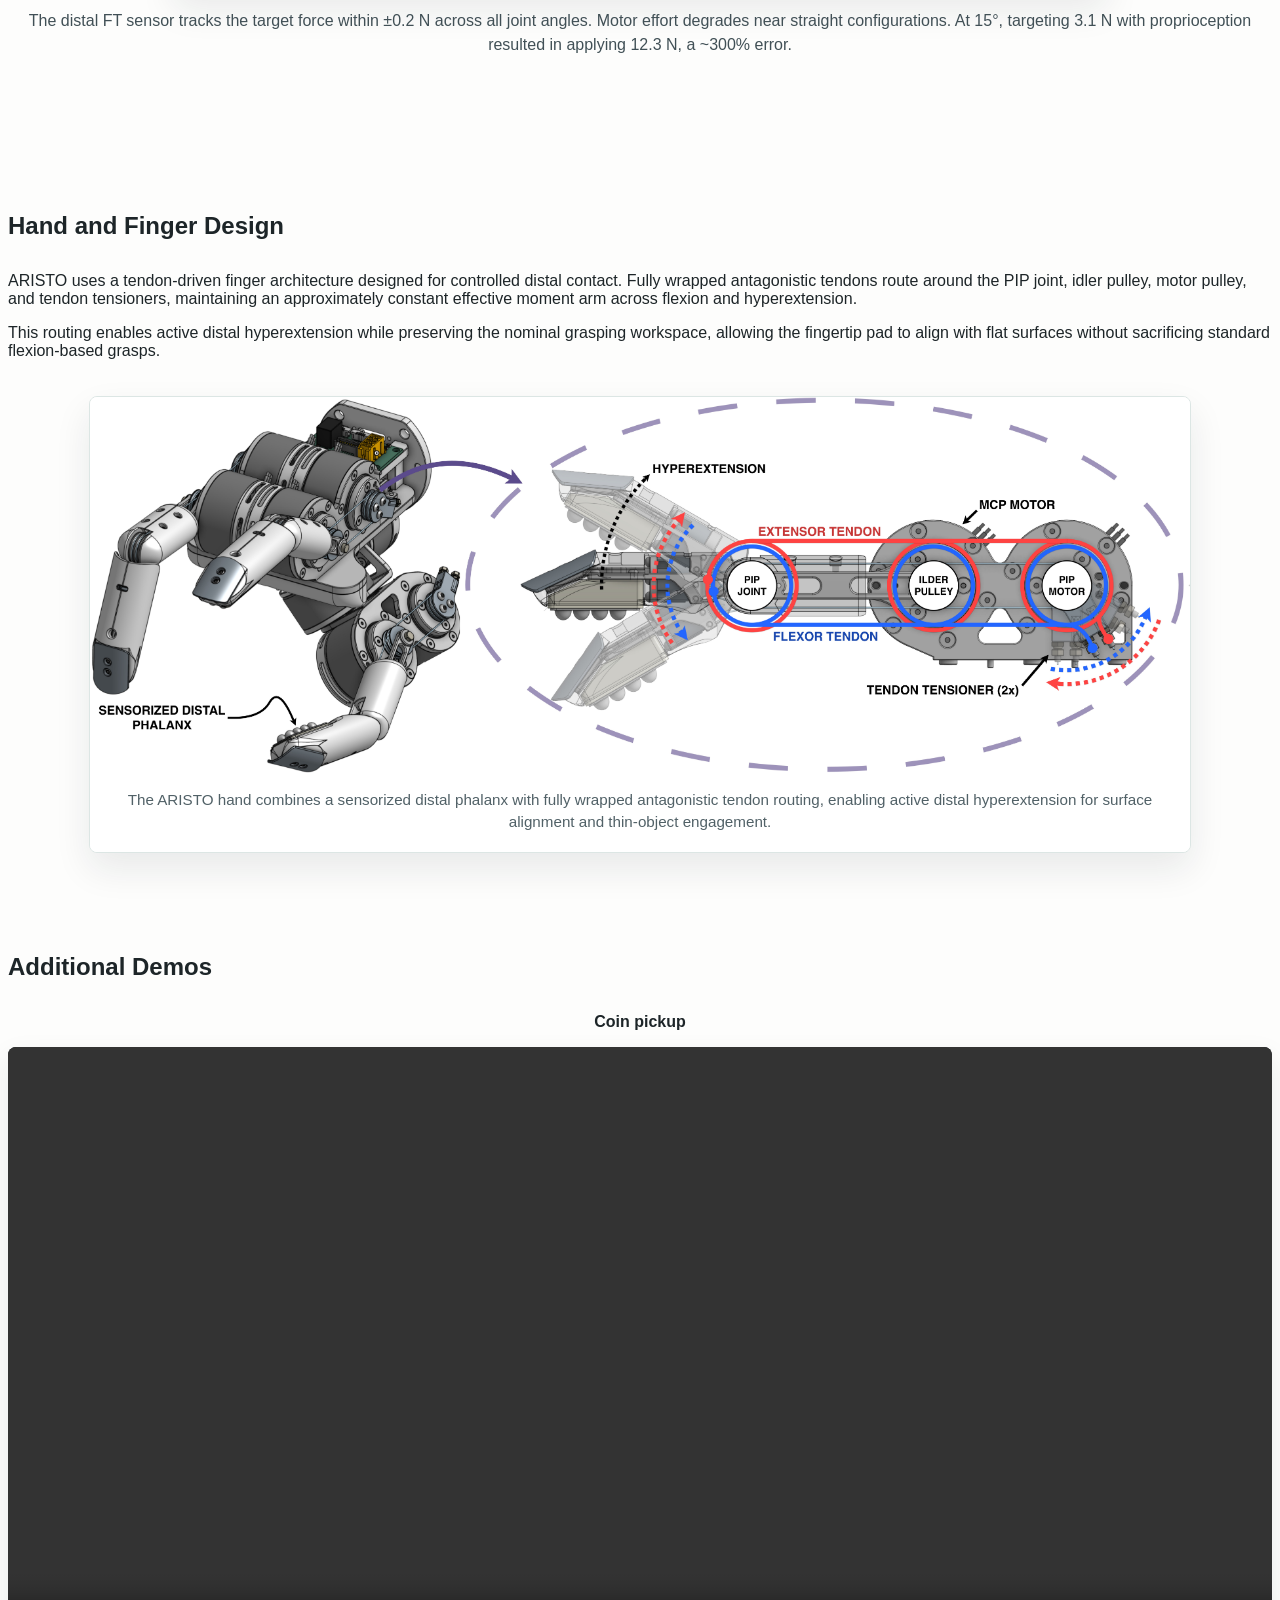
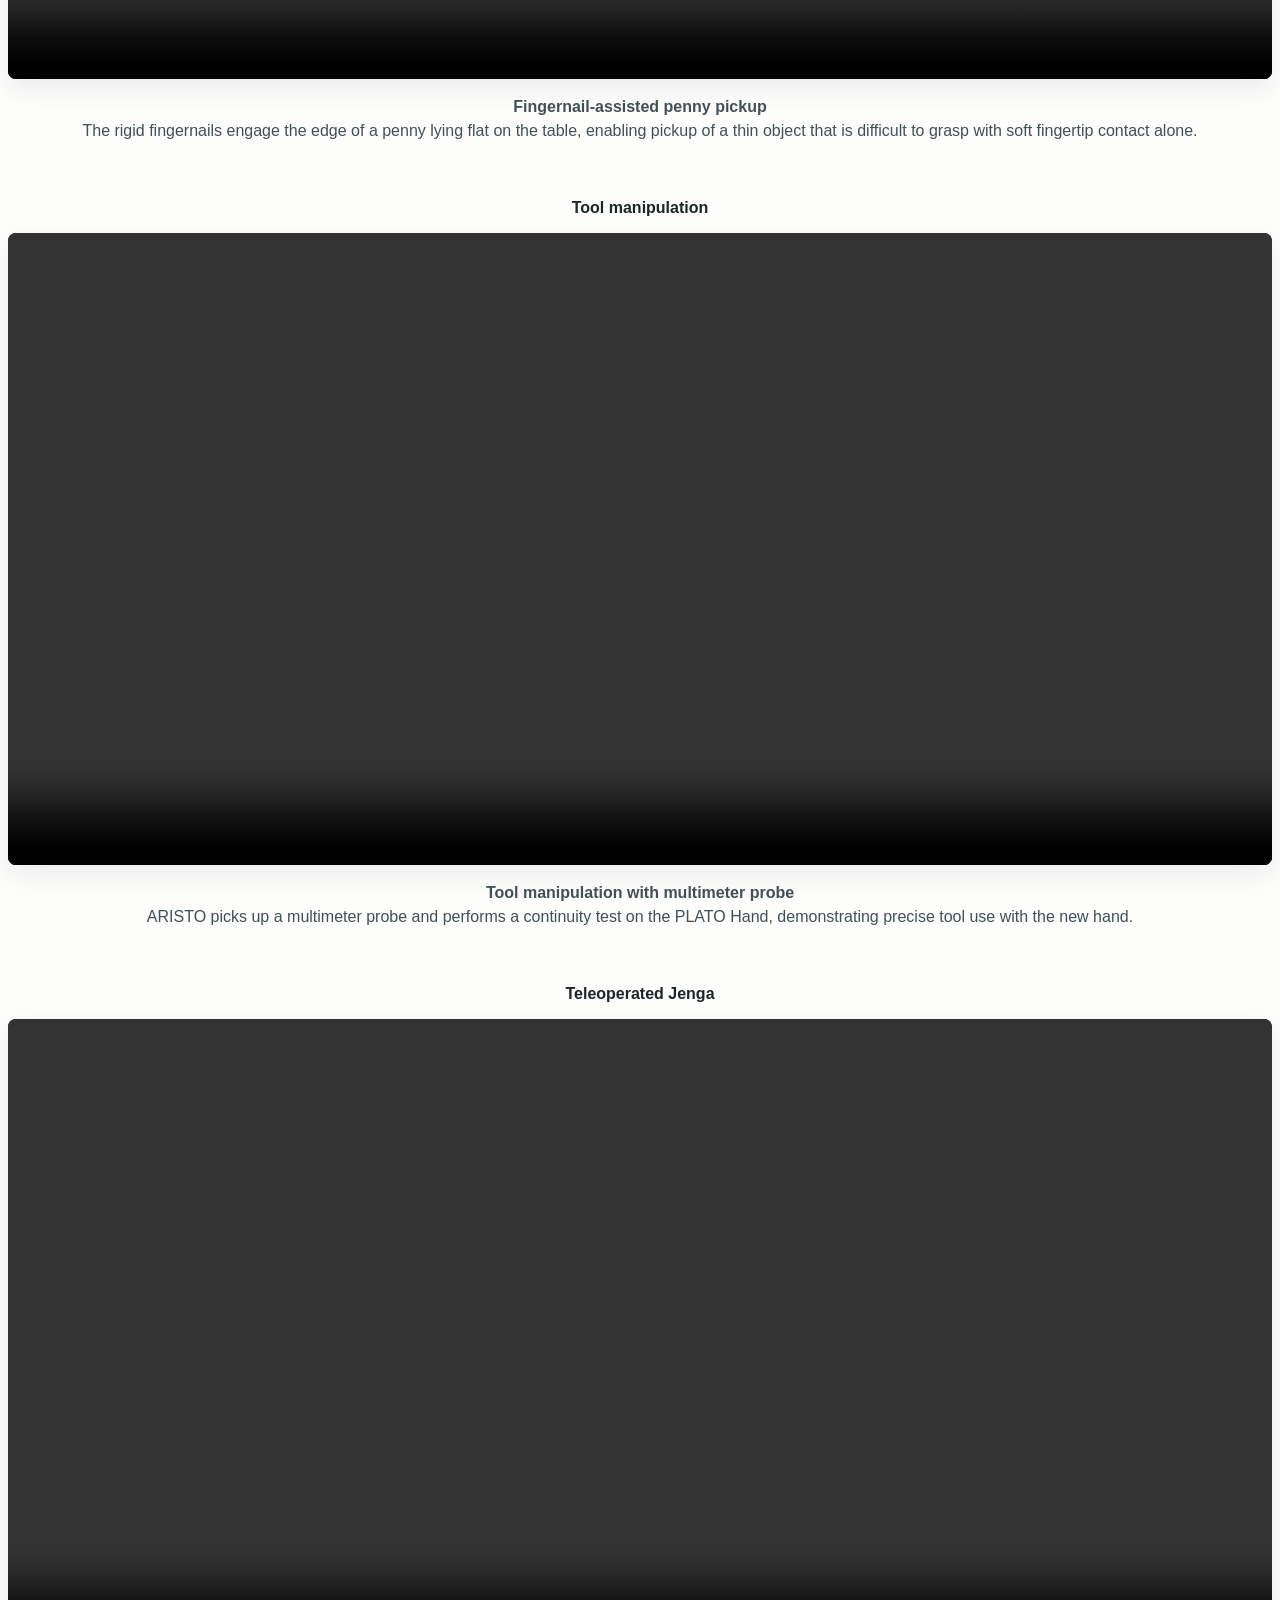
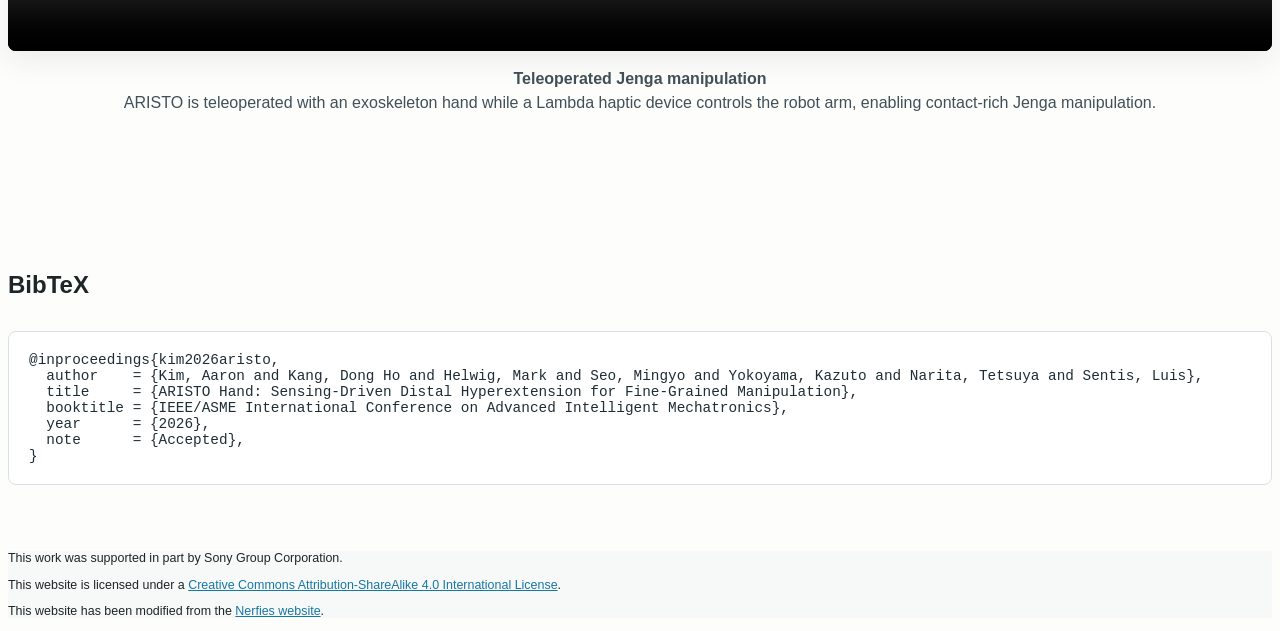
==== commit 1f3f8172: "added plato hand" ====
--- a/index.html
+++ b/index.html
@@ -21,6 +21,30 @@
   <script src="./static/js/index.js"></script>
 </head>
 <body>
+
+<nav class="navbar" role="navigation" aria-label="main navigation">
+  <div class="navbar-brand">
+    <a role="button" class="navbar-burger" aria-label="menu" aria-expanded="false">
+      <span aria-hidden="true"></span>
+      <span aria-hidden="true"></span>
+      <span aria-hidden="true"></span>
+    </a>
+  </div>
+  <div class="navbar-menu">
+    <div class="navbar-start" style="flex-grow: 1; justify-content: center;">
+      <div class="navbar-item has-dropdown is-hoverable">
+        <a class="navbar-link">
+          More Research
+        </a>
+        <div class="navbar-dropdown">
+          <a class="navbar-item" href="https://platohand.github.io/">
+            PLATO Hand
+          </a>
+        </div>
+      </div>
+    </div>
+  </div>
+</nav>
 
 <section class="hero site-hero">
   <div class="hero-body">
@@ -250,7 +274,7 @@
 
       <figure class="figure-panel">
         <img src="./static/images/finger-sensor.png"
-             alt="ARISTO fingertip with force-torque sensor and NARI-touch sensor">
+             alt="ARISTO fingertip with force-torque sensor and NARI-Touch sensor">
         <figcaption>
           The distal phalanx integrates a nail-mounted force-torque sensor and a soft capacitive tactile array under the finger pad.
         </figcaption>
